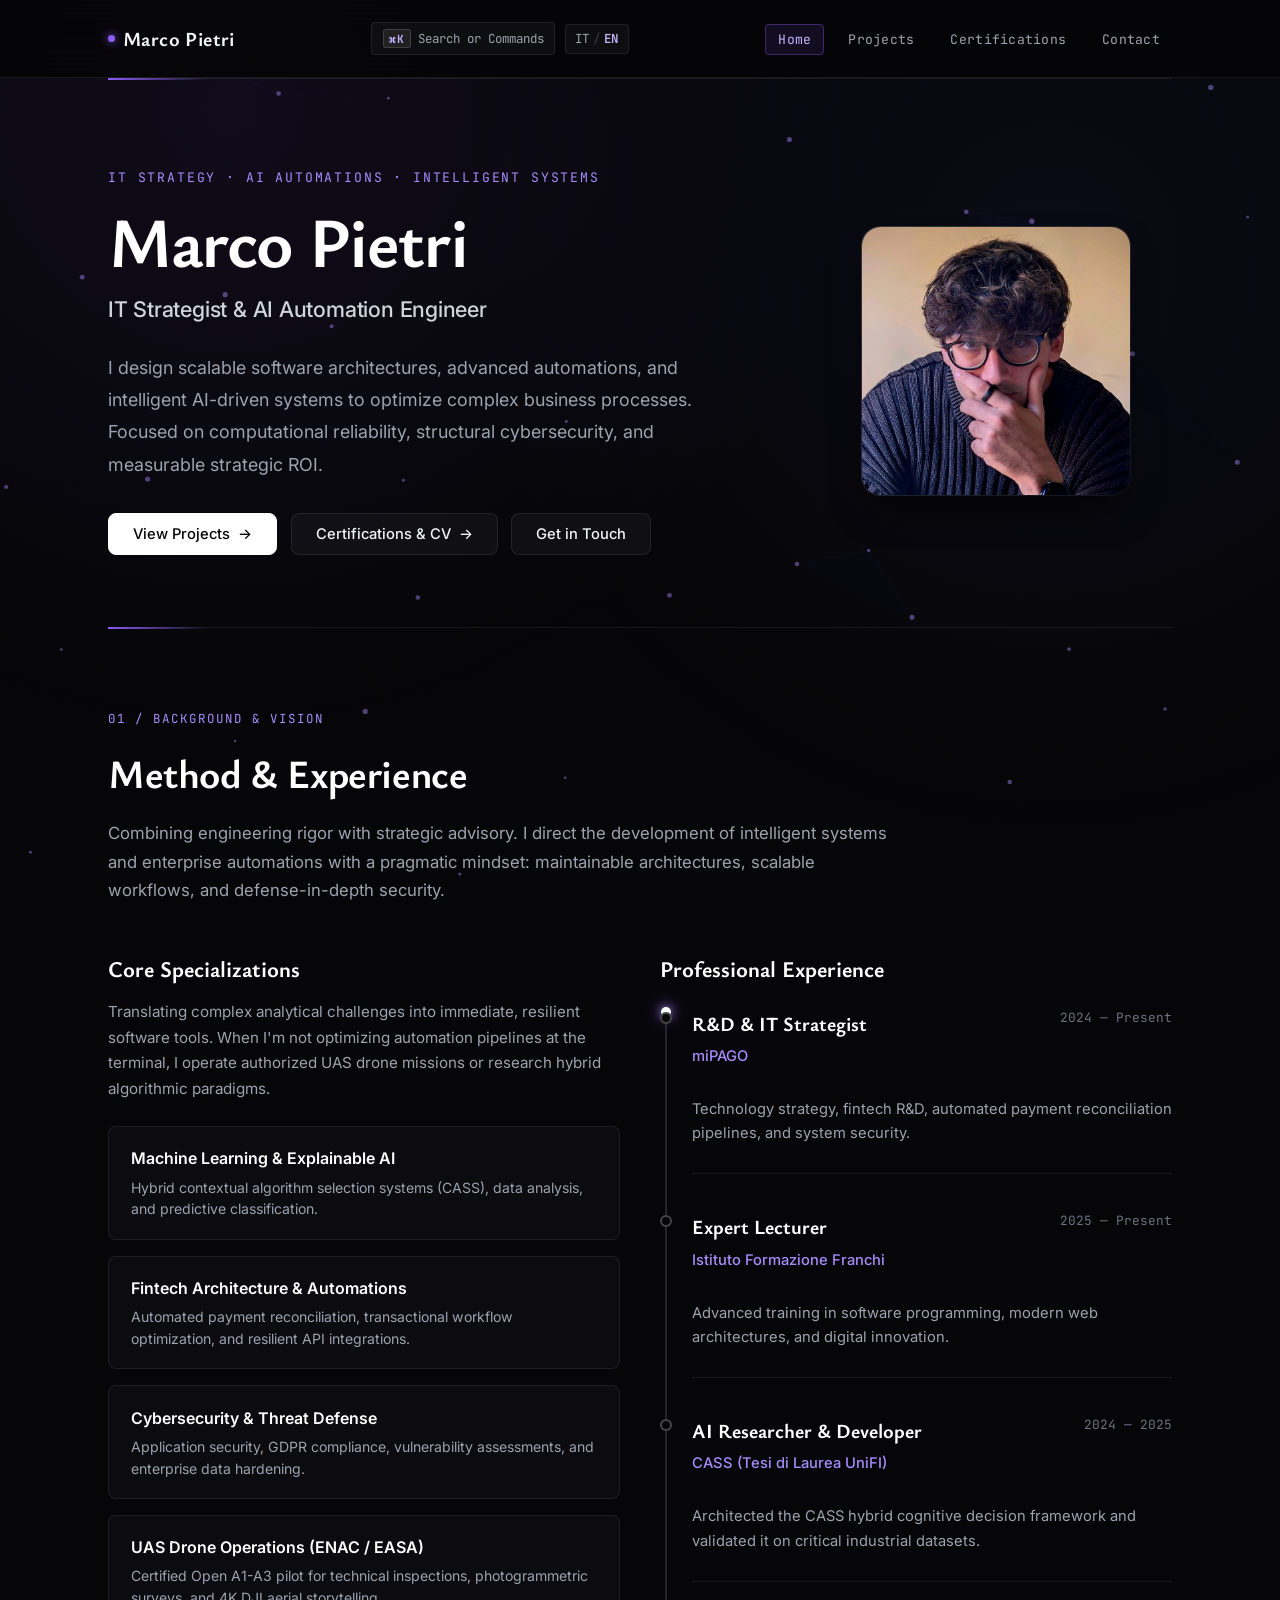
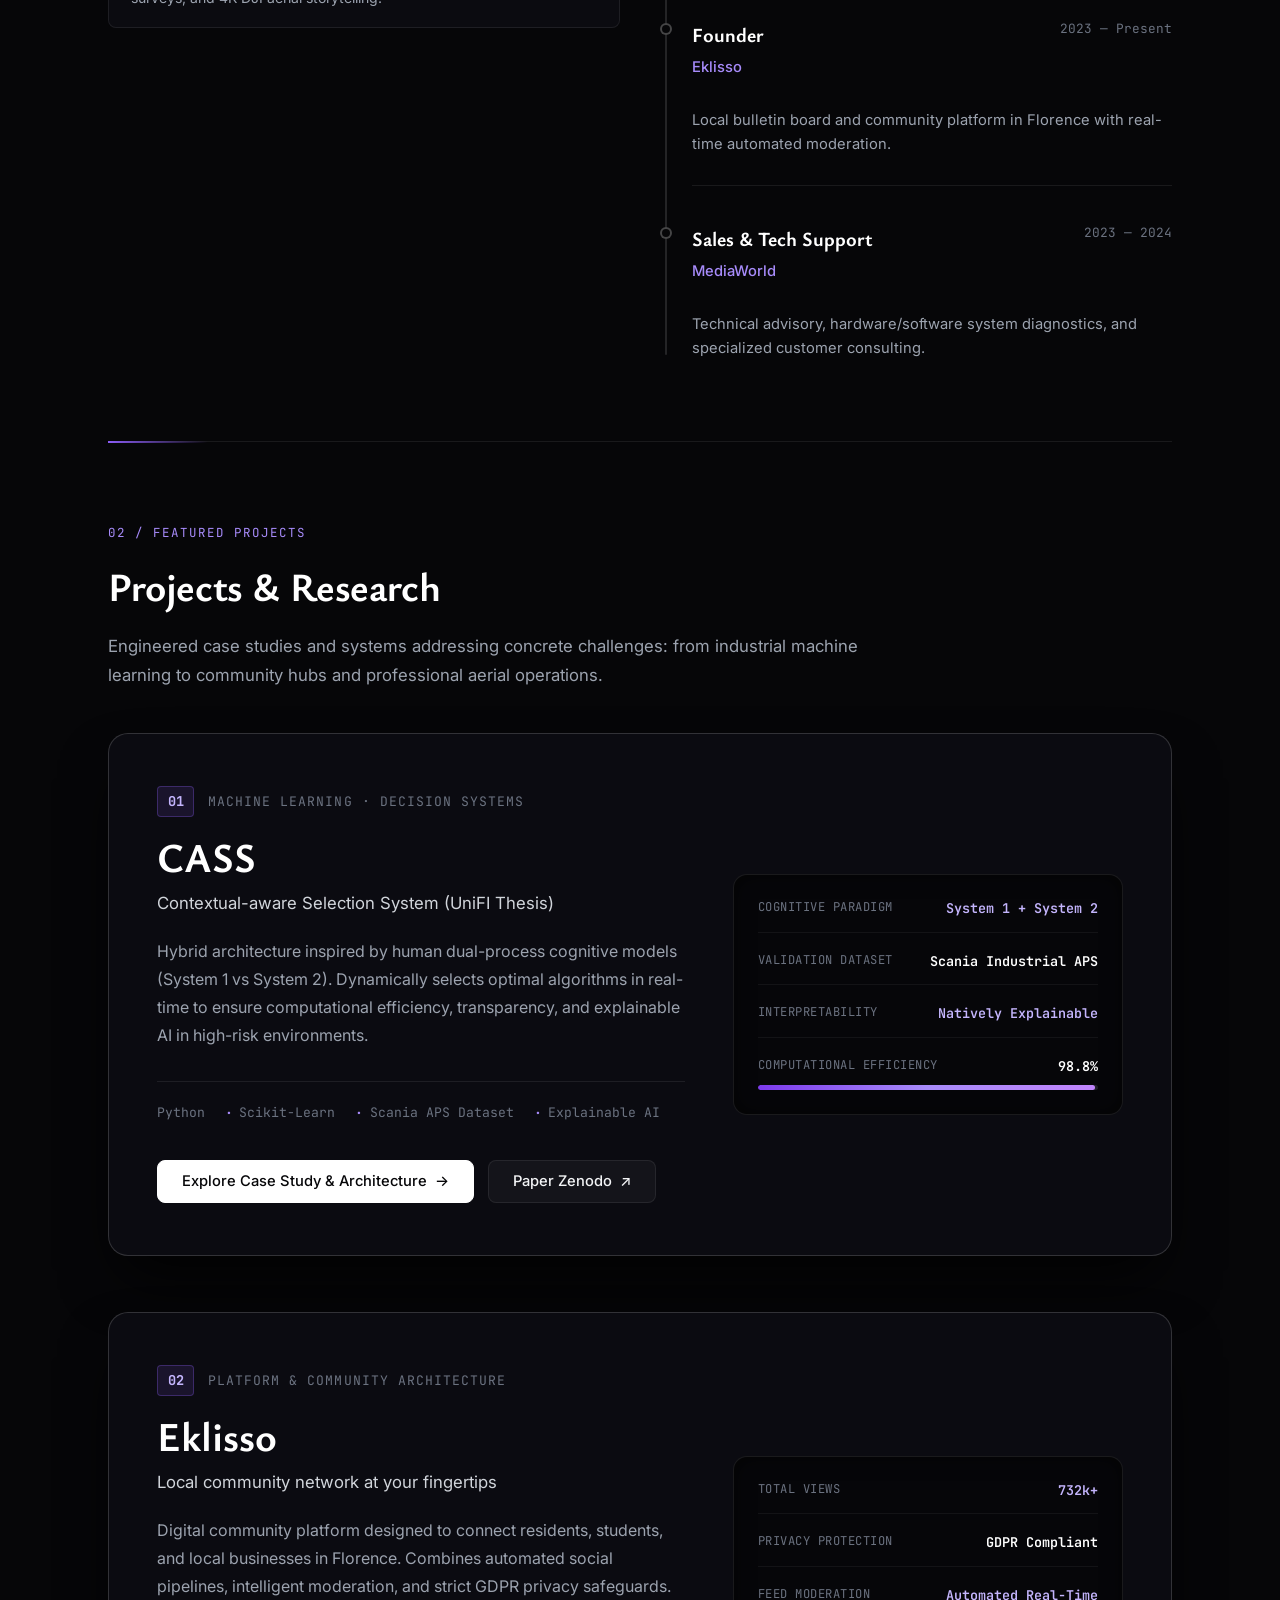
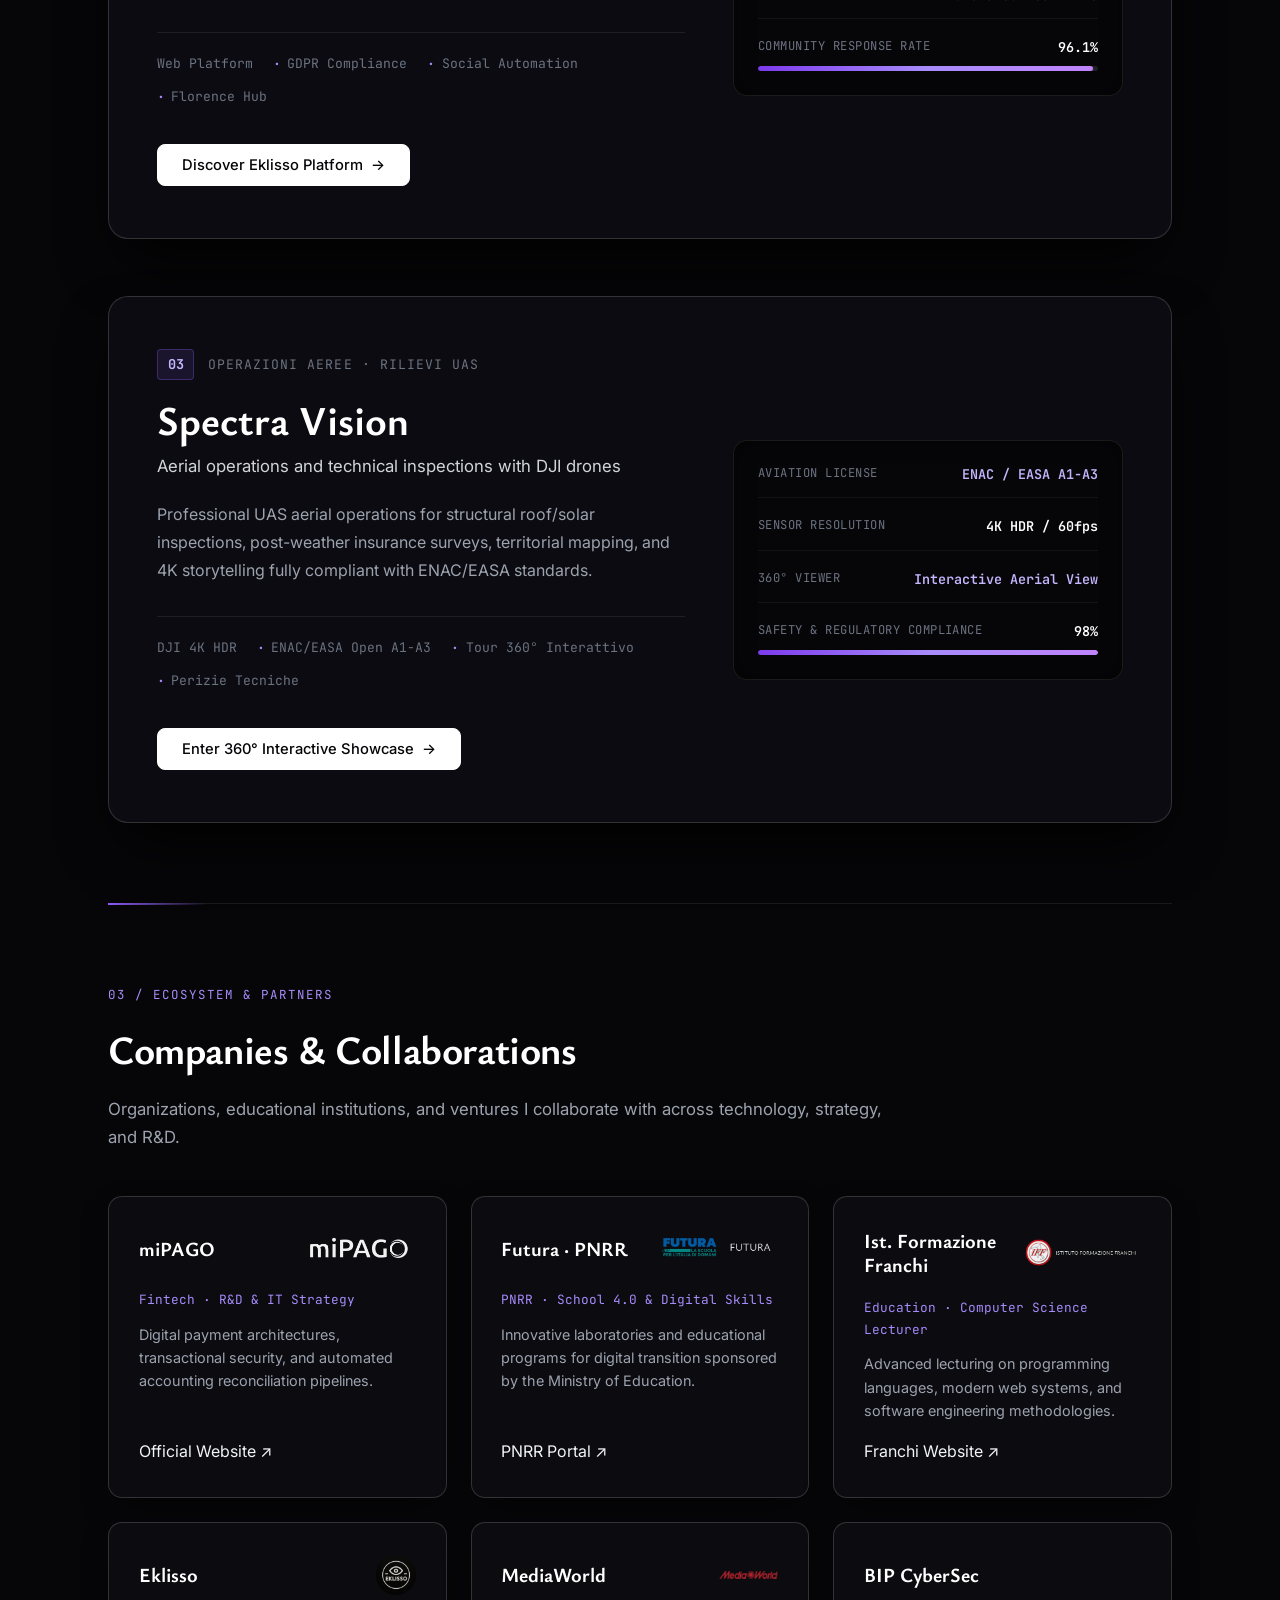
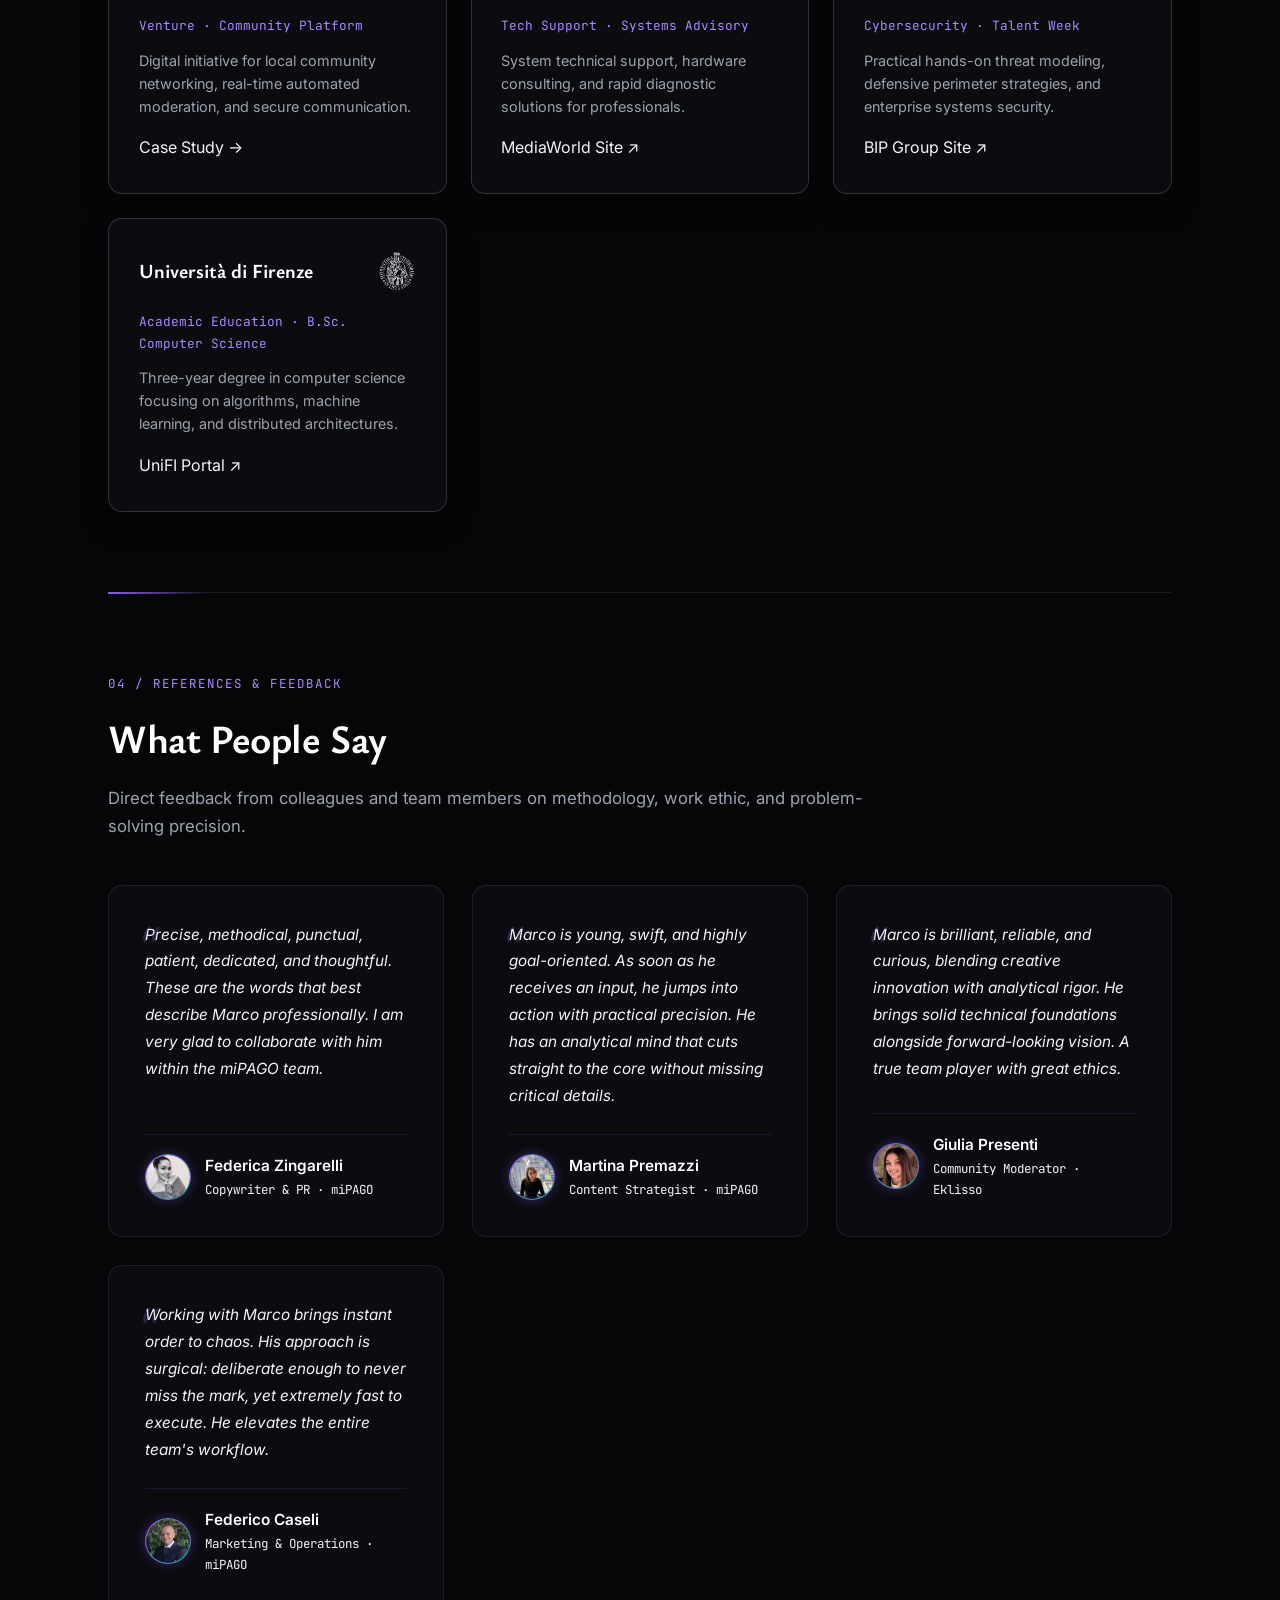
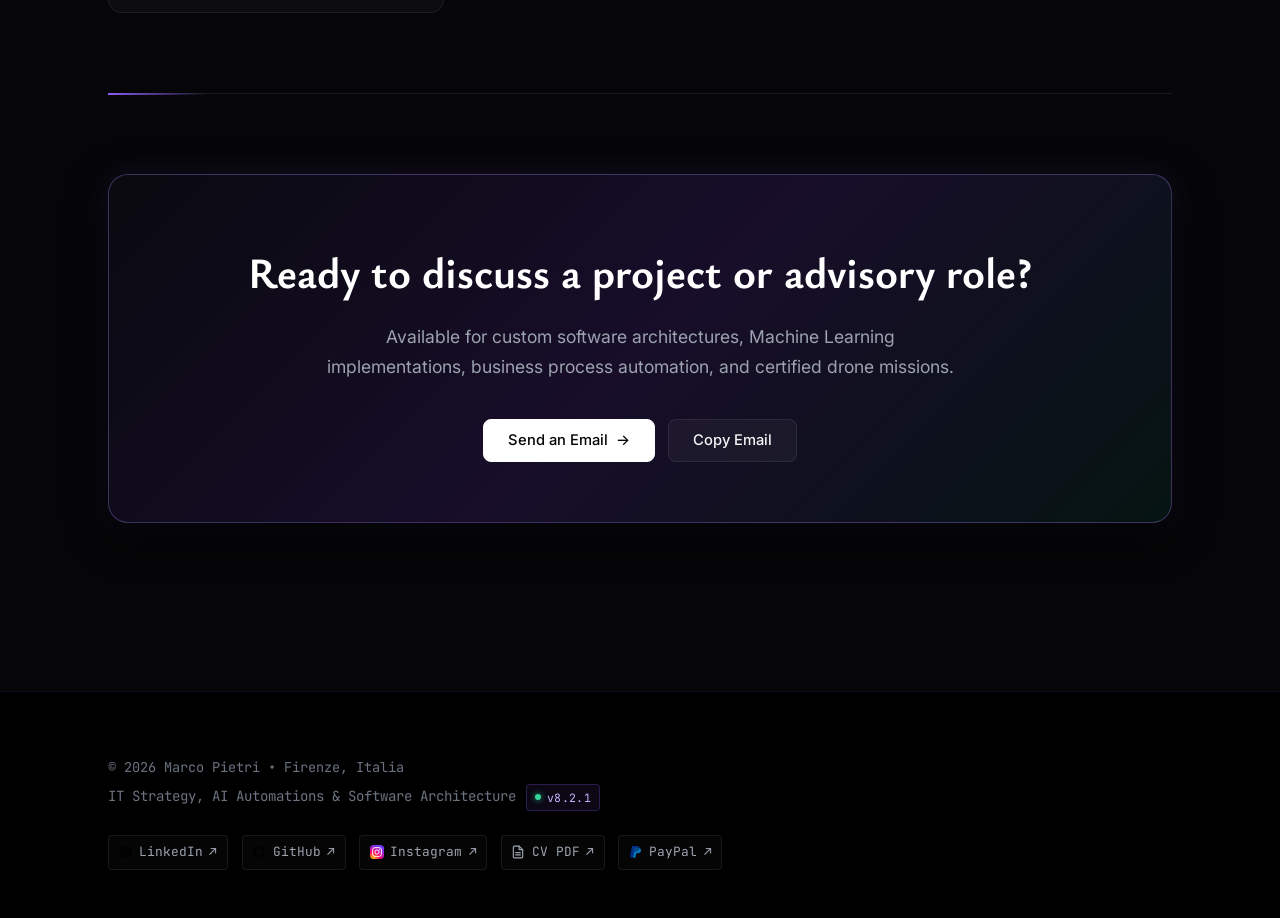
==== index.html @ e0e9d2be "V8.2.1 | Semplificazione Honeypot anti-XSS e ottimizzazione contrasto pulsante Rimossa qualsiasi dic" ====
<!DOCTYPE html>
<html lang="it">
<head>
  <meta charset="UTF-8">
  <meta name="viewport" content="width=device-width, initial-scale=1.0">
  <title>Marco Pietri — IT Strategist &amp; AI Automation Engineer</title>
  
  <!-- SEO & Entity Metadata -->
  <meta name="description" content="Portfolio di Marco Pietri: IT Strategist &amp; AI Automation Engineer. Sistemi intelligenti, ottimizzazione dei processi aziendali, architetture software e modelli predittivi.">
  <meta name="author" content="Marco Pietri">
  <meta name="robots" content="index, follow, max-snippet:-1, max-image-preview:large, max-video-preview:-1">
  <link rel="canonical" href="https://marcopietri.com/">
  
  <!-- Open Graph / Social Cards -->
  <meta property="og:type" content="profile">
  <meta property="og:title" content="Marco Pietri — IT Strategist &amp; AI Automation Engineer">
  <meta property="og:description" content="IT Strategist &amp; AI Automation Engineer. Progetto architetture software, automazioni aziendali e sistemi intelligenti.">
  <meta property="og:url" content="https://marcopietri.com/">
  <meta property="og:image" content="https://marcopietri.com/assets/images/marco-pietri.jpg">
  <meta property="og:site_name" content="Marco Pietri">
  <meta property="og:locale" content="it_IT">
  <meta property="profile:first_name" content="Marco">
  <meta property="profile:last_name" content="Pietri">
  
  <!-- Twitter Cards -->
  <meta name="twitter:card" content="summary_large_image">
  <meta name="twitter:title" content="Marco Pietri — IT Strategist &amp; AI Automation Engineer">
  <meta name="twitter:description" content="IT Strategist &amp; AI Automation Engineer. Sviluppo architetture intelligenti e flussi di automazione.">
  <meta name="twitter:image" content="https://marcopietri.com/assets/images/marco-pietri.jpg">

  <!-- Favicon & Brand Icons for Google & Browsers -->
  <link rel="icon" type="image/x-icon" href="/favicon.ico">
  <link rel="icon" type="image/png" sizes="32x32" href="/favicon-32x32.png">
  <link rel="icon" type="image/png" sizes="48x48" href="/favicon-48x48.png">
  <link rel="apple-touch-icon" sizes="180x180" href="/apple-touch-icon.png">
  <link rel="manifest" href="/site.webmanifest">
  <meta name="theme-color" content="#030305">
  
  <!-- Typography (Ysabeau Office + Inter + JetBrains Mono) -->
  <link rel="preconnect" href="https://fonts.googleapis.com">
  <link rel="preconnect" href="https://fonts.gstatic.com" crossorigin>
  <link href="https://fonts.googleapis.com/css2?family=Inter:wght@300;400;500;600;700&family=JetBrains+Mono:wght@400;500;600&family=Ysabeau+Office:ital,wght@0,400..900;1,400..900&display=swap" rel="stylesheet">

  <!-- Shared Stylesheet (Bespoke Editorial Edition) -->
  <link rel="stylesheet" href="/assets/css/style.css?v=8.2.1">

  <!-- Schema.org Knowledge Graph / Entity Spine (GEO & Semantic Disambiguation) -->
  <script type="application/ld+json">
  {
    "@context": "https://schema.org",
    "@graph": [
      {
        "@type": "WebSite",
        "@id": "https://marcopietri.com/#website",
        "url": "https://marcopietri.com/",
        "name": "Marco Pietri — Official Website",
        "version": "8.2.1",
        "dateModified": "2026-09-13",
        "publisher": {
          "@id": "https://marcopietri.com/#person"
        },
        "inLanguage": ["it", "en"]
      },
      {
        "@type": "ProfilePage",
        "@id": "https://marcopietri.com/#webpage",
        "url": "https://marcopietri.com/",
        "name": "Marco Pietri — IT Strategist & AI Automation Engineer",
        "version": "8.2.1",
        "dateModified": "2026-09-13",
        "isPartOf": {
          "@id": "https://marcopietri.com/#website"
        },
        "about": {
          "@id": "https://marcopietri.com/#person"
        },
        "mainEntity": {
          "@id": "https://marcopietri.com/#person"
        },
        "description": "Profilo personale e professionale di Marco Pietri: IT Strategist & AI Automation Engineer presso miPAGO e fondatore di Eklisso.",
        "inLanguage": "it"
      },
      {
        "@type": "Person",
        "@id": "https://marcopietri.com/#person",
        "name": "Marco Pietri",
        "givenName": "Marco",
        "familyName": "Pietri",
        "image": "https://marcopietri.com/assets/images/marco-pietri.jpg",
        "url": "https://marcopietri.com/",
        "email": "mpietri82@gmail.com",
        "jobTitle": "IT Strategist & AI Automation Engineer",
        "worksFor": {
          "@type": "Organization",
          "name": "miPAGO S.r.l.",
          "url": "https://mipago.it/",
          "description": "Piattaforma e infrastruttura fintech per pagamenti digitali contactless NFC e automazione della riconciliazione contabile."
        },
        "founder": {
          "@type": "Organization",
          "name": "Eklisso",
          "url": "https://marcopietri.com/eklisso/",
          "sameAs": "https://www.instagram.com/eklisso_spotted_firenze/",
          "description": "Piattaforma comunitaria e bacheca digitale fondata da Marco Pietri a Firenze."
        },
        "alumniOf": {
          "@type": "EducationalOrganization",
          "name": "Università degli Studi di Firenze",
          "url": "https://www.unifi.it"
        },
        "sameAs": [
          "https://github.com/marcopietri02",
          "https://www.linkedin.com/in/marco-pietri-561a33306/",
          "https://www.instagram.com/_marco.pietri_/",
          "https://mipago.it/",
          "https://www.instagram.com/eklisso_spotted_firenze/"
        ],
        "knowsAbout": [
          {
            "@type": "DefinedTerm",
            "name": "Artificial Intelligence",
            "sameAs": "https://www.wikidata.org/wiki/Q11660"
          },
          {
            "@type": "DefinedTerm",
            "name": "Business Process Automation",
            "sameAs": "https://www.wikidata.org/wiki/Q1018281"
          },
          {
            "@type": "DefinedTerm",
            "name": "Software Architecture",
            "sameAs": "https://www.wikidata.org/wiki/Q834898"
          },
          {
            "@type": "DefinedTerm",
            "name": "Near Field Communication",
            "sameAs": "https://www.wikidata.org/wiki/Q1145693"
          },
          {
            "@type": "DefinedTerm",
            "name": "Machine Learning",
            "sameAs": "https://www.wikidata.org/wiki/Q2539"
          },
          {
            "@type": "DefinedTerm",
            "name": "Financial Technology",
            "sameAs": "https://www.wikidata.org/wiki/Q15982858"
          }
        ],
        "disambiguatingDescription": "Marco Pietri is an Italian IT Strategist and AI Automation Engineer at miPAGO, and Founder of Eklisso, specializing in enterprise AI architectures, automated reconciliation, and intelligent decision systems based in Florence, Italy."
      },
      {
        "@type": "ProfessionalService",
        "@id": "https://marcopietri.com/#service",
        "name": "Marco Pietri — IT Strategy & AI Automation Advisory",
        "provider": {
          "@id": "https://marcopietri.com/#person"
        },
        "url": "https://marcopietri.com/",
        "areaServed": ["IT", "EU"],
        "hasOfferCatalog": {
          "@type": "OfferCatalog",
          "name": "Servizi di Ingegneria e Consulenza Direzionale IT",
          "itemListElement": [
            {
              "@type": "Offer",
              "itemOffered": {
                "@type": "Service",
                "name": "Sviluppo Agenti AI & Automazione dei Processi Aziendali",
                "description": "Progettazione e implementazione di architetture ad agenti autonomi, pipeline RAG aziendali, integrazioni con ERP/CRM e flussi di lavoro intelligenti."
              }
            },
            {
              "@type": "Offer",
              "itemOffered": {
                "@type": "Service",
                "name": "Fractional IT Strategy & AI Advisory",
                "description": "Consulenza strategica direzionale per startup e PMI su scelte architetturali software, mitigazione del debito tecnico, sicurezza e conformità EU AI Act / GDPR."
              }
            }
          ]
        }
      }
    ]
  }
  </script>
</head>
<body>
  <canvas id="global-geometric-canvas" class="global-geometric-canvas" aria-hidden="true"></canvas>

  <!-- Header & Navigation (Clean Minimalist Nav) -->
  <header class="site-header">
    <div class="container header-inner">
      <a href="/" class="brand-mark" aria-label="Marco Pietri Homepage">
        <span class="brand-dot"></span>
        <span class="brand-name">Marco Pietri</span>
      </a>
      
      <div class="header-actions">
        <button class="cmd-palette-trigger" aria-label="Apri Command Palette (Cmd+K)">
          <span class="kbd-badge">⌘K</span>
          <span data-i18n="cmd_k_hint">Cerca o Comandi</span>
        </button>

        <button class="lang-toggle-btn" aria-label="Cambia Lingua / Switch Language">
          <span class="lang-opt is-active" data-lang-val="it">IT</span>
          <span class="lang-divider">/</span>
          <span class="lang-opt" data-lang-val="en">EN</span>
        </button>
      </div>

      <button class="mobile-nav-toggle" aria-expanded="false" aria-label="Toggle navigation menu">
        ☰ Menu
      </button>
      <nav aria-label="Navigazione Principale">
        <ul class="nav-menu">
          <li><a href="/" class="active" data-i18n="nav_home">Home</a></li>
          <li><a href="#projects" data-i18n="nav_projects">Progetti</a></li>
          <li><a href="/certificazioni/" data-i18n="nav_certifications">Certificazioni</a></li>
          <li><a href="#contact" data-i18n="nav_contact">Contatti</a></li>
        </ul>
      </nav>
    </div>
  </header>

  <main class="container">
    <!-- Hero Section (Editorial Focus with Interactive Geometric Mesh) -->
    <section class="hero-section" id="hero" aria-label="Introduzione e Visione">
      <div class="hero-grid">
        <div class="hero-content">
          <span class="hero-eyebrow" data-i18n="hero_eyebrow">IT Strategy · AI Automations · Intelligent Systems</span>
          <h1 class="hero-title" id="hero-title">Marco Pietri</h1>
          <p class="hero-subtitle" data-i18n="hero_subtitle">IT Strategist &amp; AI Automation Engineer</p>

          <p class="hero-lead-text" data-i18n="hero_lead">
            Progetto architetture software, automazioni avanzate e sistemi intelligenti basati su intelligenza artificiale per efficientare processi complessi. Focalizzato su affidabilità computazionale, sicurezza strutturale e impatto strategico misurabile.
          </p>

          <div class="btn-group">
            <a href="#projects" class="btn btn-primary">
              <span data-i18n="hero_btn_projects">Vedi i Progetti</span>
              <span>&rarr;</span>
            </a>
            <a href="/certificazioni/" class="btn btn-secondary">
              <span data-i18n="hero_btn_cert">Certificazioni &amp; CV</span>
              <span>&rarr;</span>
            </a>
            <a href="#contact" class="btn btn-secondary">
              <span data-i18n="hero_btn_contact">Contattami</span>
            </a>
          </div>
        </div>

        <!-- Editorial Portrait Frame -->
        <div class="hero-avatar-wrapper">
          <div class="avatar-frame">
            <img 
              src="/assets/images/marco-pietri.jpg" 
              alt="Ritratto di Marco Pietri — IT Strategist &amp; AI Automation Engineer" 
              class="avatar-img"
              loading="eager"
            >
          </div>
        </div>
      </div>
    </section>

    <!-- About & Experience Timeline -->
    <section id="about" aria-label="Chi Sono ed Esperienze">
      <div class="section-header">
        <span class="section-tag" data-i18n="sec_01_tag">01 / Percorso &amp; Visione</span>
        <h2 class="section-title" data-i18n="sec_01_title">Metodo &amp; Esperienza</h2>
        <p class="section-desc" data-i18n="sec_01_desc">
          Unisco rigore ingegneristico e visione strategica. Coordino lo sviluppo di sistemi intelligenti e automazioni, con un approccio pragmatico: architetture manutenibili, processi scalabili e sicurezza strutturale.
        </p>
      </div>

      <div class="grid-2">
        <!-- Vision & Core Domains -->
        <div>
          <h3 style="font-family: var(--font-serif); font-size: 1.4rem; color: #fff; margin-bottom: 0.75rem;" data-i18n="sec_01_spec_title">
            Aree di Specializzazione
          </h3>
          <p style="color: var(--text-muted); font-size: 0.95rem; line-height: 1.7;" data-i18n="sec_01_spec_desc">
            Traduco la complessità analitica in strumenti software immediati e resilienti. Quando non sono davanti a un terminale a ottimizzare un flusso, mi trovi a pilotare droni in operazioni tecniche autorizzate o a sperimentare su nuovi paradigmi algoritmici.
          </p>

          <div class="competence-list">
            <div class="competence-item">
              <span class="competence-title" data-i18n="comp_1_title">Machine Learning &amp; Explainable AI</span>
              <span class="competence-desc" data-i18n="comp_1_desc">Sistemi ibridi di selezione contestuale algoritmi (CASS), data analysis e classificazione.</span>
            </div>
            <div class="competence-item">
              <span class="competence-title" data-i18n="comp_2_title">Fintech Architecture &amp; Automations</span>
              <span class="competence-desc" data-i18n="comp_2_desc">Riconciliazione contabile, ottimizzazione flussi transazionali e integrazioni software.</span>
            </div>
            <div class="competence-item">
              <span class="competence-title" data-i18n="comp_3_title">Cybersecurity &amp; Threat Defense</span>
              <span class="competence-desc" data-i18n="comp_3_desc">Sicurezza applicativa, conformità GDPR, analisi delle vulnerabilità e protezione dei dati.</span>
            </div>
            <div class="competence-item">
              <span class="competence-title" data-i18n="comp_4_title">Operazioni UAS &amp; Rilievi Aerei (ENAC / EASA)</span>
              <span class="competence-desc" data-i18n="comp_4_desc">Pilota attestato Open A1-A3 per ispezioni tecniche, perizie fotogrammetriche e riprese DJI 4K.</span>
            </div>
          </div>
        </div>

        <!-- Career Timeline (Editorial Format with Interactive Laser Track) -->
        <div>
          <h3 style="font-family: var(--font-serif); font-size: 1.4rem; color: #fff; margin-bottom: 1.25rem;" data-i18n="timeline_title">
            Esperienza Professionale
          </h3>
          <div class="timeline-wrap">
            <div class="timeline-laser-track">
              <div class="timeline-laser-fill" id="timeline-laser"></div>
            </div>
            <div class="timeline-editorial" id="timeline-list">
              <div class="timeline-entry">
                <div>
                  <h4 class="timeline-entry-role" data-i18n="timeline_role_mipago">R&amp;D &amp; IT Strategist</h4>
                  <div class="timeline-entry-org">miPAGO</div>
                </div>
                <span class="timeline-entry-period">2024 — <span data-i18n="timeline_exp_present">Presente</span></span>
                <p class="timeline-entry-desc" data-i18n="timeline_desc_mipago">Strategia tecnologica, R&amp;D fintech, automazione dei processi di riconciliazione contabile e sicurezza.</p>
              </div>

              <div class="timeline-entry">
                <div>
                  <h4 class="timeline-entry-role" data-i18n="timeline_role_franchi">Docente Esperto</h4>
                  <div class="timeline-entry-org">Istituto Formazione Franchi</div>
                </div>
                <span class="timeline-entry-period">2025 — <span data-i18n="timeline_exp_present">Presente</span></span>
                <p class="timeline-entry-desc" data-i18n="timeline_desc_franchi">Formazione avanzata su programmazione, architetture digitali e innovazione software.</p>
              </div>

              <div class="timeline-entry">
                <div>
                  <h4 class="timeline-entry-role" data-i18n="timeline_role_cass">AI Researcher &amp; Developer</h4>
                  <div class="timeline-entry-org">CASS (Tesi di Laurea UniFI)</div>
                </div>
                <span class="timeline-entry-period">2024 — 2025</span>
                <p class="timeline-entry-desc" data-i18n="timeline_desc_cass">Progettazione dell'architettura decisionale ibrida CASS e validazione su dataset industriali critici.</p>
              </div>

              <div class="timeline-entry">
                <div>
                  <h4 class="timeline-entry-role" data-i18n="timeline_role_eklisso">Founder</h4>
                  <div class="timeline-entry-org">Eklisso</div>
                </div>
                <span class="timeline-entry-period">2023 — <span data-i18n="timeline_exp_present">Presente</span></span>
                <p class="timeline-entry-desc" data-i18n="timeline_desc_eklisso">Piattaforma community di annunci, supporto e connessione locale con moderazione automatica.</p>
              </div>

              <div class="timeline-entry">
                <div>
                  <h4 class="timeline-entry-role" data-i18n="timeline_role_mw">Sales &amp; Tech Support</h4>
                  <div class="timeline-entry-org">MediaWorld</div>
                </div>
                <span class="timeline-entry-period">2023 — 2024</span>
                <p class="timeline-entry-desc" data-i18n="timeline_desc_mw">Consulenza tecnica, diagnostica hardware/software e supporto specialistico.</p>
              </div>
            </div>
          </div>
        </div>
      </div>
    </section>

    <!-- Featured Projects Showcase (Interactive Layered Deck / Scrollytelling) -->
    <section id="projects" aria-label="Progetti Principali">
      <div class="section-header">
        <span class="section-tag" data-i18n="sec_02_tag">02 / Progetti Selezionati</span>
        <h2 class="section-title" data-i18n="sec_02_title">Progetti &amp; Ricerca</h2>
        <p class="section-desc" data-i18n="sec_02_desc">
          Casi studio e sistemi sviluppati per risolvere esigenze concrete: dal machine learning per decisioni industriali alle piattaforme comunitarie, fino alle riprese aeree professionali.
        </p>
      </div>

      <div class="project-deck-container" id="project-deck">
        <!-- Deck Card 01: CASS -->
        <article class="deck-card" data-deck-index="0">
          <div class="deck-card-inner">
            <div>
              <div class="deck-card-header">
                <span class="deck-number">01</span>
                <span class="deck-category">Machine Learning · Decision Systems</span>
              </div>
              <h3 class="deck-title">CASS</h3>
              <p class="deck-subtitle" data-i18n="proj_cass_sub">Contextual-aware Selection System (Tesi UniFI)</p>
              <p class="deck-body" data-i18n="proj_cass_body">
                Architettura ibrida ispirata ai modelli cognitivi umani (Sistema 1 vs Sistema 2). Seleziona dinamicamente il modello ottimale in tempo reale per garantire affidabilità, trasparenza e spiegabilità algoritmica su processi critici ad alto rischio.
              </p>
              <div class="deck-meta-list">
                <span class="deck-meta-item">Python</span>
                <span class="deck-meta-item">Scikit-Learn</span>
                <span class="deck-meta-item">Scania APS Dataset</span>
                <span class="deck-meta-item">Explainable AI</span>
              </div>
              <div class="btn-group">
                <a href="/cass/" class="btn btn-primary">
                  <span data-i18n="proj_cass_btn">Esplora Caso Studio &amp; Architettura</span>
                  <span>&rarr;</span>
                </a>
                <a href="https://zenodo.org/records/18593717" target="_blank" rel="noopener" class="btn btn-secondary">
                  <span>Paper Zenodo</span>
                  <span>&nearr;</span>
                </a>
              </div>
            </div>

            <div class="deck-telemetry-board">
              <div class="telemetry-row">
                <span class="telemetry-label" data-i18n="tel_cog_paradigm">Paradigma Cognitivo</span>
                <span class="telemetry-value accent" data-i18n="tel_val_sistema12">Sistema 1 + Sistema 2</span>
              </div>
              <div class="telemetry-row">
                <span class="telemetry-label" data-i18n="tel_val_dataset">Dataset Validazione</span>
                <span class="telemetry-value">Scania Industrial APS</span>
              </div>
              <div class="telemetry-row">
                <span class="telemetry-label" data-i18n="tel_interpretability">Interpretabilità</span>
                <span class="telemetry-value accent" data-i18n="tel_val_spiegabile">Nativamente Spiegabile</span>
              </div>
              <div>
                <div class="telemetry-row" style="padding-bottom: 0.2rem; border-bottom: none;">
                  <span class="telemetry-label" data-i18n="tel_comp_efficiency">Efficienza Computazionale</span>
                  <span class="telemetry-value">99.2%</span>
                </div>
                <div class="telemetry-graph-bar">
                  <div class="telemetry-graph-fill" style="width: 99.2%;"></div>
                </div>
              </div>
            </div>
          </div>
        </article>

        <!-- Deck Card 02: Eklisso -->
        <article class="deck-card" data-deck-index="1">
          <div class="deck-card-inner">
            <div>
              <div class="deck-card-header">
                <span class="deck-number">02</span>
                <span class="deck-category">Platform &amp; Community Architecture</span>
              </div>
              <h3 class="deck-title">Eklisso</h3>
              <p class="deck-subtitle" data-i18n="proj_eklisso_sub">La rete locale a portata di click</p>
              <p class="deck-body" data-i18n="proj_eklisso_body">
                Piattaforma e bacheca digitale concepita per connettere persone, studenti e realtà territoriali in tempo reale. Combina flussi di automazione social, moderazione automatizzata e massima tutela della privacy conforme al GDPR.
              </p>
              <div class="deck-meta-list">
                <span class="deck-meta-item">Web Platform</span>
                <span class="deck-meta-item">GDPR Compliance</span>
                <span class="deck-meta-item">Social Automation</span>
                <span class="deck-meta-item">Florence Hub</span>
              </div>
              <a href="/eklisso/" class="btn btn-primary">
                <span data-i18n="proj_eklisso_btn">Scopri la Piattaforma Eklisso</span>
                <span>&rarr;</span>
              </a>
            </div>

            <div class="deck-telemetry-board">
              <div class="telemetry-row">
                <span class="telemetry-label" data-i18n="tel_total_views">Visualizzazioni Totali</span>
                <span class="telemetry-value accent">750k+</span>
              </div>
              <div class="telemetry-row">
                <span class="telemetry-label" data-i18n="tel_privacy">Tutela Privacy</span>
                <span class="telemetry-value">GDPR Compliant</span>
              </div>
              <div class="telemetry-row">
                <span class="telemetry-label" data-i18n="tel_feed_mod">Moderazione Feed</span>
                <span class="telemetry-value accent">Automated Real-Time</span>
              </div>
              <div>
                <div class="telemetry-row" style="padding-bottom: 0.2rem; border-bottom: none;">
                  <span class="telemetry-label" data-i18n="tel_resp_rate">Tasso di Risposta Community</span>
                  <span class="telemetry-value">98.5%</span>
                </div>
                <div class="telemetry-graph-bar">
                  <div class="telemetry-graph-fill" style="width: 98.5%;"></div>
                </div>
              </div>
            </div>
          </div>
        </article>

        <!-- Deck Card 03: Spectra Vision -->
        <article class="deck-card" data-deck-index="2">
          <div class="deck-card-inner">
            <div>
              <div class="deck-card-header">
                <span class="deck-number">03</span>
                <span class="deck-category">Operazioni Aeree · Rilievi UAS</span>
              </div>
              <h3 class="deck-title">Spectra Vision</h3>
              <p class="deck-subtitle" data-i18n="proj_spectra_sub">Riprese aeree e ispezioni tecniche con droni DJI</p>
              <p class="deck-body" data-i18n="proj_spectra_body">
                Operazioni aeree professionali per ispezioni tecniche di tetti e impianti fotovoltaici, perizie assicurative post-evento meteo, rilievi territoriali e storytelling multimediale in 4K con conformità ENAC/EASA.
              </p>
              <div class="deck-meta-list">
                <span class="deck-meta-item">DJI 4K HDR</span>
                <span class="deck-meta-item">ENAC/EASA Open A1-A3</span>
                <span class="deck-meta-item">Tour 360° Interattivo</span>
                <span class="deck-meta-item">Perizie Tecniche</span>
              </div>
              <a href="/spectra/" class="btn btn-primary">
                <span data-i18n="proj_spectra_btn">Entra nello Showcase 360°</span>
                <span>&rarr;</span>
              </a>
            </div>

            <div class="deck-telemetry-board">
              <div class="telemetry-row">
                <span class="telemetry-label" data-i18n="tel_uas_license">Licenza Aeronautica</span>
                <span class="telemetry-value accent">ENAC / EASA A1-A3</span>
              </div>
              <div class="telemetry-row">
                <span class="telemetry-label" data-i18n="tel_sensor_res">Risoluzione Sensore</span>
                <span class="telemetry-value">4K HDR / 60fps</span>
              </div>
              <div class="telemetry-row">
                <span class="telemetry-label" data-i18n="tel_viewer_360">Viewer 360°</span>
                <span class="telemetry-value accent" data-i18n="tel_viewer_360_val">Visuale Aerea Interattiva</span>
              </div>
              <div>
                <div class="telemetry-row" style="padding-bottom: 0.2rem; border-bottom: none;">
                  <span class="telemetry-label" data-i18n="tel_safety_comp">Sicurezza &amp; Conformità Normativa</span>
                  <span class="telemetry-value">100%</span>
                </div>
                <div class="telemetry-graph-bar">
                  <div class="telemetry-graph-fill" style="width: 100%;"></div>
                </div>
              </div>
            </div>
          </div>
        </article>
      </div>
    </section>

    <!-- Partners & Collaborations -->
    <section id="partners" aria-label="Aziende e Collaborazioni">
      <div class="section-header">
        <span class="section-tag" data-i18n="sec_03_tag">03 / Ecosistema &amp; Partner</span>
        <h2 class="section-title" data-i18n="sec_03_title">Aziende &amp; Collaborazioni</h2>
        <p class="section-desc" data-i18n="sec_03_desc">
          Organizzazioni, istituti e realtà con cui collaboro nello sviluppo tecnologico, strategico e di ricerca.
        </p>
      </div>

      <div class="partners-grid">
        <a href="https://mipago.it/" target="_blank" rel="noopener" class="partner-card">
          <div class="partner-card-top">
            <span class="partner-name">miPAGO</span>
            <img src="/assets/images/logos/mipago.png" alt="miPAGO Logo" class="partner-card-logo">
          </div>
          <div class="partner-role" data-i18n="partner_mipago_role">Fintech · R&amp;D &amp; IT Strategy</div>
          <p class="partner-desc" data-i18n="partner_mipago_desc">
            Sviluppo di architetture di pagamento digitale, sicurezza dei flussi transazionali e automazione dei processi di riconciliazione contabile.
          </p>
          <div class="card-link-action" style="margin-top: auto; padding-top: 1rem;">
            <span data-i18n="partner_mipago_link">Sito ufficiale</span> &nearr;
          </div>
        </a>

        <a href="https://pnrr.istruzione.it/" target="_blank" rel="noopener" class="partner-card">
          <div class="partner-card-top">
            <span class="partner-name">Futura · PNRR</span>
            <img src="/assets/images/logos/futura-pnrr.png" alt="Futura PNRR Logo" class="partner-card-logo">
          </div>
          <div class="partner-role" data-i18n="partner_pnrr_role">PNRR · Scuola 4.0 &amp; Competenze Digitali</div>
          <p class="partner-desc" data-i18n="partner_pnrr_desc">
            Laboratori innovativi e percorsi didattici per la transizione digitale promossi dal Ministero dell'Istruzione e del Merito.
          </p>
          <div class="card-link-action" style="margin-top: auto; padding-top: 1rem;">
            <span data-i18n="partner_pnrr_link">Portale PNRR</span> &nearr;
          </div>
        </a>

        <a href="https://www.istitutoformazionefranchi.it/" target="_blank" rel="noopener" class="partner-card">
          <div class="partner-card-top">
            <span class="partner-name">Ist. Formazione Franchi</span>
            <img src="/assets/images/logos/franchi.png" alt="Istituto Formazione Franchi Logo" class="partner-card-logo">
          </div>
          <div class="partner-role" data-i18n="partner_franchi_role">Education · Docenza Informatica</div>
          <p class="partner-desc" data-i18n="partner_franchi_desc">
            Attività di docenza specialistica su linguaggi di programmazione, architetture web e metodologie di sviluppo software.
          </p>
          <div class="card-link-action" style="margin-top: auto; padding-top: 1rem;">
            <span data-i18n="partner_franchi_link">Sito Franchi</span> &nearr;
          </div>
        </a>

        <a href="/eklisso/" class="partner-card">
          <div class="partner-card-top">
            <span class="partner-name">Eklisso</span>
            <img src="/assets/images/logos/eklisso.png" alt="Eklisso Logo" class="partner-card-logo" style="border-radius: 50%; width: 40px; height: 40px; object-fit: cover;">
          </div>
          <div class="partner-role" data-i18n="partner_eklisso_role">Venture · Community Platform</div>
          <p class="partner-desc" data-i18n="partner_eklisso_desc">
            Iniziativa digitale per il supporto territoriale, moderazione automatizzata e gestione sicura delle comunicazioni locali.
          </p>
          <div class="card-link-action" style="margin-top: auto; padding-top: 1rem;">
            <span data-i18n="partner_eklisso_link">Scheda Progetto</span> &rarr;
          </div>
        </a>

        <a href="https://www.mediaworld.it/" target="_blank" rel="noopener" class="partner-card">
          <div class="partner-card-top">
            <span class="partner-name">MediaWorld</span>
            <img src="/assets/images/logos/mediaworld.png" alt="MediaWorld Logo" class="partner-card-logo">
          </div>
          <div class="partner-role" data-i18n="partner_mw_role">Tech Support · Consulenza Sistemi</div>
          <p class="partner-desc" data-i18n="partner_mw_desc">
            Supporto tecnico sistemistico, consulenza hardware e diagnostica rapida per privati e professionisti.
          </p>
          <div class="card-link-action" style="margin-top: auto; padding-top: 1rem;">
            <span data-i18n="partner_mw_link">Sito MediaWorld</span> &nearr;
          </div>
        </a>

        <a href="https://www.bip-group.com/" target="_blank" rel="noopener" class="partner-card">
          <div class="partner-card-top">
            <span class="partner-name">BIP CyberSec</span>
          </div>
          <div class="partner-role" data-i18n="partner_bip_role">Cybersecurity · Talent Week</div>
          <p class="partner-desc" data-i18n="partner_bip_desc">
            Simulazioni pratiche di threat analysis, strategie difensive perimetrali e sicurezza dei sistemi enterprise.
          </p>
          <div class="card-link-action" style="margin-top: auto; padding-top: 1rem;">
            <span data-i18n="partner_bip_link">Sito BIP Group</span> &nearr;
          </div>
        </a>

        <a href="https://www.unifi.it/" target="_blank" rel="noopener" class="partner-card">
          <div class="partner-card-top">
            <span class="partner-name">Università di Firenze</span>
            <img src="/assets/images/logos/unifi.png" alt="Università degli Studi di Firenze Logo" class="partner-card-logo" style="max-height: 38px;">
          </div>
          <div class="partner-role" data-i18n="partner_unifi_role">Formazione Accademica · Laurea in Informatica</div>
          <p class="partner-desc" data-i18n="partner_unifi_desc">
            Percorso triennale in scienze informatiche con focus su algoritmi, machine learning e sistemi distribuiti.
          </p>
          <div class="card-link-action" style="margin-top: auto; padding-top: 1rem;">
            <span data-i18n="partner_unifi_link">Portale UniFI</span> &nearr;
          </div>
        </a>
      </div>
    </section>

    <!-- Testimonials Section (Editorial Quotations) -->
    <section id="testimonials" aria-label="Cosa Dicono di Me">
      <div class="section-header">
        <span class="section-tag" data-i18n="sec_04_tag">04 / Referenze &amp; Feedback</span>
        <h2 class="section-title" data-i18n="sec_04_title">Cosa Dicono di Me</h2>
        <p class="section-desc" data-i18n="sec_04_desc">
          Testimonianze dirette di colleghi e collaboratori sulle modalità di lavoro, precisione e approccio ai problemi.
        </p>
      </div>

      <div class="testimonials-grid">
        <!-- Testimonial 1 -->
        <article class="testimonial-card">
          <p class="testimonial-quote" data-i18n="test_1_quote">
            Preciso, metodico, puntuale, paziente, dedito e riflessivo. Queste sono le parole che descrivono meglio Marco nella sfera professionale. Sono molto contenta di poter collaborare con lui all'interno del team miPAGO.
          </p>
          <div class="testimonial-author">
            <div class="author-avatar">
              <img src="/assets/images/testimonials/federica-zingarelli.png" alt="Federica Zingarelli" class="author-avatar-img">
            </div>
            <div class="author-info">
              <h4>Federica Zingarelli</h4>
              <p data-i18n="test_1_role">Copywriter &amp; PR · miPAGO</p>
            </div>
          </div>
        </article>

        <!-- Testimonial 2 -->
        <article class="testimonial-card">
          <p class="testimonial-quote" data-i18n="test_2_quote">
            Marco è giovane, scattante e orientato all’obiettivo. Una volta ricevuto un input entra subito in azione con precisione e grande senso pratico. Ha una mente analitica che lo porta dritto al punto, senza trascurare i dettagli critici.
          </p>
          <div class="testimonial-author">
            <div class="author-avatar">
              <img src="/assets/images/testimonials/martina-premazzi.png" alt="Martina Premazzi" class="author-avatar-img">
            </div>
            <div class="author-info">
              <h4>Martina Premazzi</h4>
              <p data-i18n="test_2_role">Content Strategist · miPAGO</p>
            </div>
          </div>
        </article>

        <!-- Testimonial 3 -->
        <article class="testimonial-card">
          <p class="testimonial-quote" data-i18n="test_3_quote">
            Marco è brillante, affidabile e curioso, con un mix di creatività e rigore analitico. Unisce competenze tecniche solide a una visione sempre orientata all’innovazione. È un team player che cura la qualità e i dettagli con grande etica.
          </p>
          <div class="testimonial-author">
            <div class="author-avatar">
              <img src="/assets/images/testimonials/giulia-presenti.png" alt="Giulia Presenti" class="author-avatar-img">
            </div>
            <div class="author-info">
              <h4>Giulia Presenti</h4>
              <p data-i18n="test_3_role">Community Moderator · Eklisso</p>
            </div>
          </div>
        </article>

        <!-- Testimonial 4 -->
        <article class="testimonial-card">
          <p class="testimonial-quote" data-i18n="test_4_quote">
            Lavorare con Marco significa mettere ordine al caos. Il suo approccio è chirurgico: riflette quanto basta per non sbagliare la direzione e agisce con rapidità. Ottimizza il flusso di lavoro di tutto il team con soluzioni durature.
          </p>
          <div class="testimonial-author">
            <div class="author-avatar">
              <img src="/assets/images/testimonials/federico-caseli.png" alt="Federico Caseli" class="author-avatar-img">
            </div>
            <div class="author-info">
              <h4>Federico Caseli</h4>
              <p data-i18n="test_4_role">Marketing &amp; Operations · miPAGO</p>
            </div>
          </div>
        </article>
      </div>
    </section>

    <!-- Contact Section -->
    <section id="contact" aria-label="Contatti e Collaborazioni">
      <div class="cta-banner">
        <h2 data-i18n="contact_title">Vuoi discutere un progetto o una consulenza?</h2>
        <p data-i18n="contact_desc">
          Disponibile per collaborazioni software, implementazioni di Machine Learning, ottimizzazione processi e missioni autorizzate con droni.
        </p>
        <div class="btn-group" style="justify-content: center;">
          <a href="mailto:mpietri82@gmail.com" class="btn btn-primary">
            <span data-i18n="contact_btn_email">Scrivi via Email</span>
            <span>&rarr;</span>
          </a>
          <button class="btn btn-secondary" data-copy-text="mpietri82@gmail.com">
            <span data-i18n="contact_btn_copy">Copia Email</span>
          </button>
        </div>
      </div>
    </section>
  </main>

  <!-- Semantic Footer -->
  <footer class="site-footer">
    <div class="container footer-content">
      <div class="footer-meta-wrap">
        <p>&copy; 2026 Marco Pietri &bull; Firenze, Italia</p>
        <p class="footer-sub-line">
          <span data-i18n="footer_sub">IT Strategy, AI Automations &amp; Software Architecture</span>
          <span class="footer-version-tag" title="Versione Corrente Build (Clicca per Easter Egg)"><span class="footer-version-dot"></span>v8.2.1</span>
        </p>
      </div>
      <div class="footer-social-bar">
        <a href="https://www.linkedin.com/in/marco-pietri-561a33306/" target="_blank" rel="noopener me" class="social-link" aria-label="LinkedIn">
          <img src="/assets/images/logos/linkedin.svg" alt="" aria-hidden="true">
          <span>LinkedIn</span> &nearr;
        </a>
        <a href="https://github.com/marcopietri02" target="_blank" rel="noopener me" class="social-link" aria-label="GitHub">
          <img src="/assets/images/logos/github.svg" alt="" aria-hidden="true">
          <span>GitHub</span> &nearr;
        </a>
        <a href="https://www.instagram.com/_marco.pietri_/" target="_blank" rel="noopener me" class="social-link" aria-label="Instagram">
          <img src="/assets/images/logos/instagram.svg" alt="" style="border-radius: 3px;" aria-hidden="true">
          <span>Instagram</span> &nearr;
        </a>
        <a href="https://drive.google.com/file/d/1fuXuN6e4lGd1CrBtd-lQeoXlnenA6BhV/view?usp=sharing" target="_blank" rel="noopener" class="social-link" aria-label="Curriculum Vitae">
          <svg viewBox="0 0 24 24" fill="none" stroke="currentColor" stroke-width="2" stroke-linecap="round" stroke-linejoin="round" aria-hidden="true"><path d="M14 2H6a2 2 0 0 0-2 2v16a2 2 0 0 0 2 2h12a2 2 0 0 0 2-2V8z"></path><polyline points="14 2 14 8 20 8"></polyline><line x1="16" y1="13" x2="8" y2="13"></line><line x1="16" y1="17" x2="8" y2="17"></line></svg>
          <span>CV PDF</span> &nearr;
        </a>
        <a href="https://paypal.me/MarcoPietri" target="_blank" rel="noopener" class="social-link" aria-label="Supporta con PayPal">
          <img src="/assets/images/logos/paypal.svg" alt="" aria-hidden="true">
          <span>PayPal</span> &nearr;
        </a>
      </div>
    </div>
  </footer>

  <!-- Native JavaScript -->
  <script src="/assets/js/main.js?v=8.2.1"></script>
</body>
</html>
---- assets/css/style.css ----
/* ==========================================================================
   MARCO PIETRI — BESPOKE EDITORIAL DESIGN SYSTEM
   Typography: Ysabeau Office (Editorial Serifs) + Inter (Clean Sans) + JetBrains Mono (Technical Monospace)
   Aesthetic: High-End Minimalist Dark / Deep Violet Accents / Tactile Precision
   ========================================================================== */

:root {
  /* Obsidian & Charcoal Dark Palette */
  --bg-void: #060608;
  --bg-surface: #0b0b10;
  --bg-surface-elevated: #111118;
  --bg-card: rgba(14, 14, 20, 0.78);
  --bg-card-hover: rgba(20, 20, 30, 0.95);
  --bg-glass: rgba(8, 8, 12, 0.85);

  /* Deep Violet & Dark Indigo Palette */
  --accent-violet: #8b5cf6;
  --accent-violet-dark: #6366f1;
  --accent-violet-deep: #4338ca;
  --accent-violet-glow: #a78bfa;
  --accent-violet-soft: #c4b5fd;
  --accent-gold: #eab308;

  /* Monochromatic & Tactile Borders */
  --border-subtle: rgba(255, 255, 255, 0.08);
  --border-medium: rgba(255, 255, 255, 0.16);
  --border-hover: rgba(255, 255, 255, 0.28);
  --border-accent: rgba(139, 92, 246, 0.35);

  /* High-legibility Typography Hierarchy */
  --text-main: #f3f4f6;
  --text-secondary: #d1d5db;
  --text-muted: #9ca3af;
  --text-dim: #6b7280;

  /* Font Stacks */
  --font-serif: 'Ysabeau Office', Georgia, Cambria, serif;
  --font-sans: 'Inter', -apple-system, BlinkMacSystemFont, "Segoe UI", Roboto, sans-serif;
  --font-mono: 'JetBrains Mono', "SFMono-Regular", Consolas, monospace;

  /* Layout & Geometry */
  --container-max: 1120px;
  --radius-xs: 4px;
  --radius-sm: 8px;
  --radius-md: 14px;
  --radius-lg: 20px;
  --radius-full: 9999px;
  
  /* Transitions */
  --transition-fast: 0.18s cubic-bezier(0.16, 1, 0.3, 1);
  --transition-smooth: 0.3s cubic-bezier(0.16, 1, 0.3, 1);
}

/* Base Reset & Core Setup */
*, *::before, *::after {
  box-sizing: border-box;
  margin: 0;
  padding: 0;
}

html {
  scroll-behavior: smooth;
  color-scheme: dark;
  background-color: var(--bg-void);
}

body {
  background-color: var(--bg-void);
  color: var(--text-main);
  font-family: var(--font-sans);
  font-size: 1rem;
  line-height: 1.7;
  min-height: 100vh;
  overflow-x: hidden;
  position: relative;
  -webkit-font-smoothing: antialiased;
  -moz-osx-font-smoothing: grayscale;
}

/* Deep Violet Ambient Atmosphere */
body::before {
  content: "";
  position: fixed;
  top: 0;
  left: 0;
  right: 0;
  bottom: 0;
  background: 
    radial-gradient(circle at 18% 12%, rgba(139, 92, 246, 0.08) 0%, transparent 48%),
    radial-gradient(circle at 82% 28%, rgba(99, 102, 241, 0.06) 0%, transparent 48%);
  pointer-events: none;
  z-index: 0;
}

/* Container */
.container {
  max-width: var(--container-max);
  margin: 0 auto;
  padding: 0 1.75rem;
  position: relative;
  z-index: 1;
}

/* ==========================================================================
   Navigation Header
   ========================================================================== */
header.site-header {
  padding: 1.35rem 0;
  border-bottom: 1px solid var(--border-subtle);
  backdrop-filter: blur(20px);
  -webkit-backdrop-filter: blur(20px);
  position: sticky;
  top: 0;
  z-index: 100;
  background: rgba(6, 6, 8, 0.92);
  transition: border-color var(--transition-fast);
}

.header-inner {
  display: flex;
  justify-content: space-between;
  align-items: center;
}

.brand-mark {
  font-family: var(--font-sans);
  font-size: 1.1rem;
  font-weight: 600;
  letter-spacing: -0.01em;
  color: var(--text-main);
  text-decoration: none;
  display: inline-flex;
  align-items: center;
  gap: 0.5rem;
  transition: opacity var(--transition-fast);
}

.brand-mark:hover {
  opacity: 0.85;
}

.brand-name {
  font-family: var(--font-serif);
  font-size: 1.25rem;
  font-weight: 700;
  letter-spacing: 0.02em;
}

.brand-dot {
  width: 7px;
  height: 7px;
  border-radius: 50%;
  background: var(--accent-violet);
  box-shadow: 0 0 10px var(--accent-violet);
  display: inline-block;
}

.nav-menu {
  display: flex;
  align-items: center;
  gap: 0.75rem;
  list-style: none;
}

.nav-menu a {
  font-family: var(--font-mono);
  font-size: 0.82rem;
  color: var(--text-muted);
  text-decoration: none;
  transition: all var(--transition-fast);
  padding: 0.4rem 0.75rem;
  border-radius: var(--radius-xs);
  letter-spacing: 0.02em;
}

.nav-menu a:hover {
  color: #ffffff;
  background: rgba(255, 255, 255, 0.05);
}

.nav-menu a.active {
  color: var(--accent-violet-soft);
  background: rgba(139, 92, 246, 0.1);
  border: 1px solid rgba(139, 92, 246, 0.35);
}

.mobile-nav-toggle {
  display: none;
  background: var(--bg-surface-elevated);
  border: 1px solid var(--border-subtle);
  color: var(--text-main);
  padding: 0.45rem 0.8rem;
  border-radius: var(--radius-xs);
  font-family: var(--font-mono);
  font-size: 0.82rem;
  cursor: pointer;
}

/* Breadcrumb Navigation */
.breadcrumb-nav {
  display: flex;
  align-items: center;
  gap: 0.65rem;
  font-family: var(--font-mono);
  font-size: 0.85rem;
  margin: 2.25rem 0 2.5rem;
  padding: 0.25rem 0;
  color: var(--text-dim);
}

.breadcrumb-nav a {
  color: var(--text-muted);
  text-decoration: none;
  transition: color var(--transition-fast);
}

.breadcrumb-nav a:hover {
  color: #ffffff;
}

.breadcrumb-separator {
  color: var(--text-dim);
  font-size: 0.8rem;
}

.breadcrumb-current {
  color: var(--text-main);
  font-weight: 500;
}

/* ==========================================================================
   Hero Section (Editorial & Authoritative)
   ========================================================================== */
@keyframes heroFadeUp {
  0% {
    opacity: 0;
    transform: translateY(18px);
  }
  100% {
    opacity: 1;
    transform: translateY(0);
  }
}

.hero-section {
  position: relative;
  padding: 5.5rem 0 4.5rem;
}

.global-geometric-canvas {
  position: fixed;
  top: 0;
  left: 0;
  width: 100vw;
  height: 100vh;
  pointer-events: none;
  z-index: 0;
  opacity: 0.6;
}

.hero-grid {
  position: relative;
  z-index: 1;
  display: grid;
  grid-template-columns: 1.3fr 0.7fr;
  gap: 3.5rem;
  align-items: center;
}

.hero-content {
  display: flex;
  flex-direction: column;
}

.hero-eyebrow {
  font-family: var(--font-mono);
  font-size: 0.82rem;
  text-transform: uppercase;
  letter-spacing: 0.14em;
  color: var(--accent-violet-glow);
  margin-bottom: 0.75rem;
  animation: heroFadeUp 0.75s cubic-bezier(0.16, 1, 0.3, 1) 0.05s both;
}

.hero-title {
  font-family: var(--font-serif);
  font-size: clamp(2.8rem, 5.5vw, 4.4rem);
  font-weight: 700;
  letter-spacing: -0.02em;
  line-height: 1.08;
  margin-bottom: 0.85rem;
  color: #ffffff;
  animation: heroFadeUp 0.75s cubic-bezier(0.16, 1, 0.3, 1) 0.1s both;
}

.hero-subtitle {
  font-family: var(--font-sans);
  font-size: clamp(1.1rem, 2vw, 1.35rem);
  font-weight: 500;
  color: var(--text-secondary);
  margin-bottom: 1.5rem;
  letter-spacing: -0.01em;
  animation: heroFadeUp 0.75s cubic-bezier(0.16, 1, 0.3, 1) 0.18s both;
}

.hero-lead-text {
  font-size: 1.12rem;
  color: var(--text-muted);
  line-height: 1.8;
  margin-bottom: 2rem;
  max-width: 620px;
  animation: heroFadeUp 0.75s cubic-bezier(0.16, 1, 0.3, 1) 0.25s both;
}

/* Hero Portrait Frame */
.hero-avatar-wrapper {
  display: flex;
  justify-content: center;
  align-items: center;
  position: relative;
  animation: heroFadeUp 0.85s cubic-bezier(0.16, 1, 0.3, 1) 0.2s both;
}

.avatar-frame {
  position: relative;
  width: 270px;
  height: 270px;
  border-radius: var(--radius-lg);
  padding: 1px;
  background: linear-gradient(135deg, rgba(255, 255, 255, 0.18), rgba(255, 255, 255, 0.04));
  box-shadow: 0 20px 40px -15px rgba(0, 0, 0, 0.8);
  overflow: hidden;
  transition: transform var(--transition-smooth), border-color var(--transition-smooth);
}

.avatar-frame:hover {
  transform: translateY(-3px);
}

.avatar-img {
  width: 100%;
  height: 100%;
  border-radius: calc(var(--radius-lg) - 1px);
  object-fit: cover;
  object-position: center 15%;
  background-color: var(--bg-surface);
  display: block;
  filter: contrast(1.03) brightness(0.98);
}

/* Buttons */
.btn-group {
  display: flex;
  flex-wrap: wrap;
  align-items: center;
  gap: 0.85rem;
  animation: heroFadeUp 0.75s cubic-bezier(0.16, 1, 0.3, 1) 0.32s both;
}

.btn {
  display: inline-flex;
  align-items: center;
  gap: 0.5rem;
  padding: 0.8rem 1.5rem;
  border-radius: var(--radius-sm);
  text-decoration: none;
  font-weight: 500;
  font-size: 0.92rem;
  font-family: var(--font-sans);
  transition: all var(--transition-fast);
  cursor: pointer;
  border: 1px solid transparent;
  line-height: 1;
}

.btn-primary {
  background: #ffffff;
  color: #060608;
  border-color: #ffffff;
}

.btn-primary:hover {
  background: #e5e7eb;
  border-color: #e5e7eb;
  transform: translateY(-2px);
}

.btn-secondary {
  background: rgba(255, 255, 255, 0.04);
  color: var(--text-main);
  border-color: var(--border-subtle);
  backdrop-filter: blur(8px);
}

.btn-secondary:hover {
  background: rgba(255, 255, 255, 0.08);
  border-color: var(--border-medium);
  color: #ffffff;
  transform: translateY(-2px);
}

.btn-gold {
  background: rgba(234, 179, 8, 0.08);
  color: #fef08a;
  border-color: rgba(234, 179, 8, 0.3);
}

.btn-gold:hover {
  background: rgba(234, 179, 8, 0.16);
  border-color: var(--accent-gold);
  color: #ffffff;
  transform: translateY(-2px);
}

/* Subpage Hero & Text Layouts */
.hero-motto {
  font-family: var(--font-sans);
  font-size: clamp(1.05rem, 1.8vw, 1.25rem);
  color: var(--accent-violet-glow);
  line-height: 1.6;
  max-width: 780px;
  margin: 0 auto 1.5rem;
  text-align: center;
}

.hero-lead {
  font-size: 1.05rem;
  color: var(--text-secondary);
  line-height: 1.8;
  background: var(--bg-surface);
  border: 1px solid var(--border-medium);
  border-left: 3px solid var(--accent-violet);
  padding: 1.75rem 2rem;
  border-radius: var(--radius-md);
  margin: 0 auto 2.25rem;
  max-width: 820px;
  box-shadow: 0 12px 32px -10px rgba(0, 0, 0, 0.7);
  box-sizing: border-box;
}

/* Eklisso Animated Eye Emblem */
.eklisso-eye-wrap {
  display: flex;
  justify-content: center;
  align-items: center;
  margin-bottom: 1.5rem;
}

.eklisso-eye-halo {
  width: 90px;
  height: 90px;
  border-radius: 50%;
  display: flex;
  justify-content: center;
  align-items: center;
  background: radial-gradient(circle, rgba(139, 92, 246, 0.25) 0%, rgba(139, 92, 246, 0) 70%);
  border: 1px solid rgba(139, 92, 246, 0.35);
  box-shadow: 0 0 30px rgba(139, 92, 246, 0.3);
  animation: pulseGlow 3s ease-in-out infinite alternate;
}

.eklisso-eye-img {
  width: 54px;
  height: 54px;
  object-fit: contain;
}

@keyframes pulseGlow {
  0% {
    transform: scale(0.96);
    box-shadow: 0 0 20px rgba(139, 92, 246, 0.2);
  }
  100% {
    transform: scale(1.04);
    box-shadow: 0 0 35px rgba(139, 92, 246, 0.45);
  }
}

.card-badge {
  display: inline-block;
  font-family: var(--font-mono);
  font-size: 0.76rem;
  font-weight: 600;
  letter-spacing: 0.04em;
  text-transform: uppercase;
  padding: 0.25rem 0.65rem;
  border-radius: var(--radius-xs);
  background: rgba(255, 255, 255, 0.05);
  color: var(--text-secondary);
  border: 1px solid var(--border-subtle);
  margin-bottom: 0.85rem;
}

.card-badge.badge-emerald,
.card-badge.badge-violet {
  background: rgba(139, 92, 246, 0.12);
  color: var(--accent-violet-soft);
  border-color: rgba(139, 92, 246, 0.3);
}

/* KPI Stats & Metrics Grid (Subpages) */
.stat-kpi-grid {
  display: grid;
  grid-template-columns: repeat(auto-fit, minmax(240px, 1fr));
  gap: 1.5rem;
  margin: 2rem 0;
}

.stat-kpi-card {
  background: var(--bg-card);
  border: 1px solid var(--border-medium);
  border-radius: var(--radius-md);
  padding: 2.25rem 1.85rem;
  display: flex;
  flex-direction: column;
  box-shadow: 0 10px 30px -10px rgba(0, 0, 0, 0.7);
  transition: transform var(--transition-smooth), border-color var(--transition-smooth);
}

.stat-kpi-card:hover {
  transform: translateY(-4px);
  border-color: rgba(139, 92, 246, 0.45);
}

.stat-kpi-value {
  font-family: var(--font-mono), monospace !important;
  font-size: clamp(2.2rem, 3.2vw, 2.7rem) !important;
  font-weight: 700 !important;
  color: #ffffff !important;
  line-height: 1.1 !important;
  margin-bottom: 0.6rem !important;
  display: block !important;
  visibility: visible !important;
  opacity: 1 !important;
  letter-spacing: -0.02em;
  text-shadow: 0 0 25px rgba(167, 139, 250, 0.35);
}

.stat-kpi-label {
  font-family: var(--font-sans);
  font-size: 1.05rem;
  font-weight: 700;
  color: var(--accent-violet-glow);
  margin-bottom: 0.6rem;
  display: block;
}

.stat-kpi-sub {
  font-size: 0.88rem;
  color: var(--text-muted);
  line-height: 1.6;
}

/* Demographics Banner (Subpages) */
.demographics-banner {
  display: grid;
  grid-template-columns: repeat(auto-fit, minmax(260px, 1fr));
  gap: 1.5rem;
  background: var(--bg-surface);
  border: 1px solid var(--border-subtle);
  border-radius: var(--radius-md);
  padding: 2rem 1.75rem;
  margin-top: 1.5rem;
}

.demographics-item {
  display: flex;
  flex-direction: column;
  gap: 0.35rem;
}

.demographics-label {
  font-family: var(--font-mono);
  font-size: 0.78rem;
  text-transform: uppercase;
  color: var(--text-dim);
  letter-spacing: 0.08em;
}

.demographics-value {
  font-family: var(--font-sans);
  font-size: 1.15rem;
  font-weight: 600;
  color: #ffffff;
}

.demographics-detail {
  font-size: 0.85rem;
  color: var(--text-muted);
  line-height: 1.5;
}

/* Partner Monetize / Poster Opportunities (Subpages) */
.partner-monetize-card {
  background: var(--bg-surface);
  border: 1px solid var(--border-medium);
  border-radius: var(--radius-lg);
  padding: 2.75rem 2.5rem;
  margin: 2.5rem 0;
}

.partner-monetize-grid {
  display: grid;
  grid-template-columns: 1.25fr 0.75fr;
  gap: 2.5rem;
  align-items: center;
}

.partner-preview-frame {
  background: var(--bg-card);
  border: 1px dashed var(--border-medium);
  border-radius: var(--radius-md);
  padding: 2rem 1.5rem;
  text-align: center;
  display: flex;
  flex-direction: column;
  align-items: center;
  justify-content: center;
}

.partner-preview-icon {
  font-size: 2.2rem;
  margin-bottom: 0.6rem;
}

.partner-preview-title {
  font-family: var(--font-serif);
  font-size: 1.15rem;
  font-weight: 700;
  color: #ffffff;
  margin-bottom: 0.4rem;
}

.partner-preview-desc {
  font-size: 0.86rem;
  color: var(--text-muted);
  line-height: 1.5;
  max-width: 260px;
}

@media (max-width: 820px) {
  .partner-monetize-grid {
    grid-template-columns: 1fr;
  }
}

/* Process Step Cards (Subpages) */
.process-step-grid {
  display: grid;
  grid-template-columns: repeat(auto-fit, minmax(260px, 1fr));
  gap: 1.75rem;
  margin: 2rem 0;
}

.process-step-card {
  background: var(--bg-card);
  border: 1px solid var(--border-subtle);
  border-radius: var(--radius-md);
  padding: 2rem 1.75rem;
  display: flex;
  flex-direction: column;
  position: relative;
}

.process-step-num {
  width: 36px;
  height: 36px;
  border-radius: 50%;
  background: rgba(139, 92, 246, 0.12);
  border: 1px solid rgba(139, 92, 246, 0.3);
  color: var(--accent-violet-soft);
  font-family: var(--font-mono);
  font-weight: 700;
  display: flex;
  align-items: center;
  justify-content: center;
  font-size: 0.95rem;
  margin-bottom: 1.25rem;
}

.process-step-title {
  font-family: var(--font-serif);
  font-size: 1.2rem;
  font-weight: 700;
  color: #ffffff;
  margin-bottom: 0.5rem;
}

.process-step-body {
  font-size: 0.9rem;
  color: var(--text-muted);
  line-height: 1.65;
}

/* Tech Architecture Box (Subpages) */
.tech-architecture-box {
  background: var(--bg-card);
  border: 1px solid var(--border-subtle);
  border-radius: var(--radius-lg);
  padding: 2.75rem 2.5rem;
  margin: 2.5rem 0;
}

.tech-feature-grid {
  display: grid;
  grid-template-columns: repeat(auto-fit, minmax(260px, 1fr));
  gap: 1.5rem;
  margin-top: 1.75rem;
}

.tech-feature-item {
  background: rgba(255, 255, 255, 0.02);
  border: 1px solid var(--border-subtle);
  border-radius: var(--radius-sm);
  padding: 1.35rem 1.25rem;
}

.tech-feature-header {
  font-family: var(--font-sans);
  font-size: 0.98rem;
  font-weight: 600;
  color: #ffffff;
  margin-bottom: 0.5rem;
}

.tech-feature-desc {
  font-size: 0.88rem;
  color: var(--text-muted);
  line-height: 1.6;
}

/* ==========================================================================
   Team Profile Cards
   ========================================================================== */
.team-grid {
  display: grid;
  grid-template-columns: repeat(auto-fit, minmax(320px, 1fr));
  gap: 2rem;
  margin-top: 2rem;
}

.team-card {
  background: var(--bg-card);
  border: 1px solid var(--border-medium);
  border-radius: var(--radius-md);
  padding: 2.25rem 2rem;
  display: flex;
  flex-direction: column;
  box-shadow: 0 12px 32px -10px rgba(0, 0, 0, 0.7);
  transition: transform var(--transition-smooth), border-color var(--transition-smooth), box-shadow var(--transition-smooth);
}

.team-card:hover {
  transform: translateY(-4px);
  border-color: rgba(139, 92, 246, 0.45);
  box-shadow: 0 20px 40px -12px rgba(0, 0, 0, 0.85), 0 0 25px rgba(139, 92, 246, 0.15);
}

.team-card-header {
  display: flex;
  align-items: center;
  gap: 1.15rem;
  margin-bottom: 1.25rem;
  padding-bottom: 1.25rem;
  border-bottom: 1px solid var(--border-subtle);
}

.team-avatar {
  width: 64px;
  height: 64px;
  min-width: 64px;
  min-height: 64px;
  border-radius: 50%;
  border: 2px solid rgba(139, 92, 246, 0.4);
  box-shadow: 0 0 14px rgba(139, 92, 246, 0.25);
  overflow: hidden;
  background-color: var(--bg-surface);
}

.team-avatar-img {
  width: 100%;
  height: 100%;
  object-fit: cover;
  display: block;
}

.team-info {
  display: flex;
  flex-direction: column;
}

.team-name {
  font-family: var(--font-serif);
  font-size: 1.35rem;
  font-weight: 700;
  color: #ffffff;
  margin-bottom: 0.2rem;
}

.team-role {
  font-family: var(--font-mono);
  font-size: 0.8rem;
  color: var(--accent-violet-glow);
}

.team-bio {
  font-size: 0.94rem;
  color: var(--text-muted);
  line-height: 1.7;
  margin-bottom: 1.75rem;
}

.team-social-link {
  margin-top: auto;
  display: inline-flex;
  align-items: center;
  gap: 0.5rem;
  font-family: var(--font-mono);
  font-size: 0.82rem;
  color: var(--accent-violet-soft);
  text-decoration: none;
  padding-top: 1rem;
  border-top: 1px solid var(--border-subtle);
  transition: color var(--transition-fast), gap var(--transition-fast);
}

.team-social-link:hover {
  color: #ffffff;
  gap: 0.7rem;
}

/* ==========================================================================
   Editorial Engineering Matrix / Pipeline Table
   ========================================================================== */
.pipeline-table-wrap {
  width: 100%;
  overflow-x: auto;
  background: var(--bg-surface);
  border: 1px solid var(--border-medium);
  border-radius: var(--radius-lg);
  box-shadow: 0 20px 40px -15px rgba(0, 0, 0, 0.7);
  margin: 2rem 0;
}

.pipeline-table {
  width: 100%;
  border-collapse: collapse;
  text-align: left;
  font-family: var(--font-sans);
}

.pipeline-table th {
  font-family: var(--font-mono);
  font-size: 0.78rem;
  letter-spacing: 0.08em;
  text-transform: uppercase;
  color: var(--text-dim);
  background: rgba(255, 255, 255, 0.03);
  padding: 1.25rem 1.5rem;
  border-bottom: 1px solid var(--border-medium);
  white-space: nowrap;
}

.pipeline-table td {
  padding: 1.4rem 1.5rem;
  border-bottom: 1px solid var(--border-subtle);
  vertical-align: middle;
  font-size: 0.94rem;
  line-height: 1.65;
  color: var(--text-muted);
  transition: background var(--transition-fast);
}

.pipeline-table tr:last-child td {
  border-bottom: none;
}

.pipeline-table tr:hover td {
  background: rgba(255, 255, 255, 0.03);
}

.pipeline-phase-col {
  width: 90px;
  font-family: var(--font-mono);
  font-size: 0.85rem;
  font-weight: 700;
  color: var(--accent-violet-soft);
  white-space: nowrap;
}

.pipeline-phase-pill {
  display: inline-block;
  padding: 0.25rem 0.6rem;
  background: rgba(139, 92, 246, 0.12);
  border: 1px solid rgba(139, 92, 246, 0.3);
  border-radius: var(--radius-xs);
  color: var(--accent-violet-soft);
}

.pipeline-title-col {
  width: 250px;
  font-family: var(--font-serif);
  font-size: 1.15rem;
  font-weight: 700;
  color: #ffffff;
}

.pipeline-desc-col {
  color: var(--text-secondary);
}

.pipeline-focus-tag {
  display: inline-block;
  font-family: var(--font-mono);
  font-size: 0.76rem;
  color: var(--accent-violet-glow);
  background: rgba(255, 255, 255, 0.04);
  border: 1px solid var(--border-subtle);
  padding: 0.25rem 0.6rem;
  border-radius: var(--radius-xs);
  white-space: nowrap;
}

/* ==========================================================================
   Sections & Structure
   ========================================================================== */
section {
  position: relative;
  padding: 5rem 0;
  border-top: 1px solid var(--border-subtle);
}

section::before {
  content: "";
  position: absolute;
  top: -1px;
  left: 0;
  width: 100px;
  height: 2px;
  background: linear-gradient(90deg, var(--accent-violet) 0%, transparent 100%);
}

/* Geometric Laser Border Tracing on Cards */
.deck-card,
.card,
.partner-card,
.team-card,
.stat-kpi-card {
  position: relative;
}

.deck-card::after,
.card::after,
.partner-card::after,
.team-card::after,
.stat-kpi-card::after {
  content: "";
  position: absolute;
  inset: -1px;
  border-radius: inherit;
  padding: 1px;
  background: linear-gradient(90deg, transparent 0%, rgba(167, 139, 250, 0.7) 50%, transparent 100%);
  -webkit-mask: linear-gradient(#fff 0 0) content-box, linear-gradient(#fff 0 0);
  -webkit-mask-composite: xor;
  mask-composite: exclude;
  opacity: 0;
  transition: opacity var(--transition-smooth);
  pointer-events: none;
  background-size: 200% 100%;
}

.deck-card:hover::after,
.card:hover::after,
.partner-card:hover::after,
.team-card:hover::after,
.stat-kpi-card:hover::after {
  opacity: 1;
  animation: laserBorderSweep 2.8s linear infinite;
}

@keyframes laserBorderSweep {
  0% {
    background-position: 200% 0;
  }
  100% {
    background-position: -200% 0;
  }
}

.section-header {
  margin-bottom: 2.75rem;
}

.section-tag {
  font-family: var(--font-mono);
  font-size: 0.78rem;
  letter-spacing: 0.16em;
  color: var(--accent-violet-glow);
  text-transform: uppercase;
  margin-bottom: 0.6rem;
  display: block;
}

.section-title {
  font-family: var(--font-serif);
  font-size: clamp(1.9rem, 3.5vw, 2.5rem);
  font-weight: 700;
  letter-spacing: -0.01em;
  color: #ffffff;
}

.section-desc {
  color: var(--text-muted);
  font-size: 1.05rem;
  max-width: 780px;
  margin-top: 0.75rem;
  line-height: 1.7;
}

/* Grids */
.grid-2 {
  display: grid;
  grid-template-columns: repeat(auto-fit, minmax(320px, 1fr));
  gap: 2.5rem;
}

.grid-3 {
  display: grid;
  grid-template-columns: repeat(auto-fit, minmax(300px, 1fr));
  gap: 1.75rem;
}

/* Scroll Reveal */
.scroll-reveal {
  opacity: 0;
  transform: translateY(20px);
  transition: opacity 0.6s cubic-bezier(0.16, 1, 0.3, 1), transform 0.6s cubic-bezier(0.16, 1, 0.3, 1);
  will-change: opacity, transform;
}

.scroll-reveal.revealed {
  opacity: 1;
  transform: translateY(0);
}

/* ==========================================================================
   Editorial Timeline Component with Laser Progress Bar
   ========================================================================== */
.timeline-wrap {
  position: relative;
  padding-left: 2rem;
}

.timeline-laser-track {
  position: absolute;
  left: 5px;
  top: 6px;
  bottom: 6px;
  width: 2px;
  background: rgba(255, 255, 255, 0.12);
  border-radius: var(--radius-full);
  z-index: 1;
}

.timeline-laser-fill {
  position: absolute;
  left: -1px;
  top: 0;
  width: 4px;
  height: 0%;
  background: linear-gradient(180deg, var(--accent-violet-deep), var(--accent-violet) 60%, var(--accent-violet-glow) 100%);
  box-shadow: 
    0 0 12px rgba(139, 92, 246, 0.8),
    0 0 24px rgba(167, 139, 250, 0.5);
  border-radius: var(--radius-full);
  transition: height 0.08s linear;
  z-index: 2;
}

.timeline-laser-fill::after {
  content: "";
  position: absolute;
  bottom: -4px;
  left: -3px;
  width: 10px;
  height: 10px;
  border-radius: 50%;
  background: #ffffff;
  box-shadow: 
    0 0 10px var(--accent-violet-glow),
    0 0 20px var(--accent-violet);
}

.timeline-editorial {
  position: relative;
  display: flex;
  flex-direction: column;
  gap: 2.25rem;
}

.timeline-entry {
  position: relative;
  display: grid;
  grid-template-columns: 1fr auto;
  gap: 1.25rem;
  padding-bottom: 1.75rem;
  border-bottom: 1px solid var(--border-subtle);
  transition: all var(--transition-smooth);
}

.timeline-entry::before {
  content: "";
  position: absolute;
  left: -2rem;
  top: 5px;
  width: 12px;
  height: 12px;
  border-radius: 50%;
  background: var(--bg-void);
  border: 2px solid rgba(255, 255, 255, 0.25);
  z-index: 3;
  transition: all 0.25s cubic-bezier(0.16, 1, 0.3, 1);
}

.timeline-entry.active-node::before {
  border-color: var(--accent-violet-glow);
  background: var(--accent-violet);
  box-shadow: 0 0 16px rgba(167, 139, 250, 0.9);
  transform: scale(1.2);
}

.timeline-entry:last-child {
  border-bottom: none;
  padding-bottom: 0;
}

.timeline-entry-role {
  font-family: var(--font-serif);
  font-size: 1.25rem;
  font-weight: 700;
  color: #ffffff;
  margin-bottom: 0.2rem;
}

.timeline-entry-org {
  font-family: var(--font-sans);
  font-size: 0.92rem;
  font-weight: 500;
  color: var(--accent-violet-glow);
  margin-bottom: 0.5rem;
}

.timeline-entry-period {
  font-family: var(--font-mono);
  font-size: 0.8rem;
  color: var(--text-dim);
  text-align: right;
  white-space: nowrap;
}

.timeline-entry-desc {
  grid-column: 1 / -1;
  font-size: 0.92rem;
  color: var(--text-muted);
  line-height: 1.65;
}

/* Competence Editorial List */
.competence-list {
  display: flex;
  flex-direction: column;
  gap: 1rem;
  margin-top: 1.5rem;
}

.competence-item {
  display: flex;
  flex-direction: column;
  gap: 0.25rem;
  padding: 1.15rem 1.35rem;
  background: var(--bg-card);
  border: 1px solid var(--border-subtle);
  border-radius: var(--radius-sm);
  transition: transform var(--transition-fast), border-color var(--transition-fast), background var(--transition-fast);
}

.competence-item:hover {
  transform: translateX(4px);
  border-color: var(--border-medium);
  background: var(--bg-card-hover);
}

.competence-title {
  font-family: var(--font-sans);
  font-size: 1rem;
  font-weight: 600;
  color: #ffffff;
  display: flex;
  align-items: center;
  justify-content: space-between;
}

.competence-desc {
  font-size: 0.88rem;
  color: var(--text-muted);
  line-height: 1.55;
}

/* ==========================================================================
   INTERACTIVE LAYERED DECK (AWWWARDS / SCROLLYTELLING STACKING CARDS)
   ========================================================================== */
.project-deck-container {
  margin-top: 2.5rem;
  display: flex;
  flex-direction: column;
  gap: 3.5rem;
  position: relative;
}

.deck-card {
  position: sticky;
  top: 100px;
  background: rgba(12, 12, 18, 0.95);
  border: 1px solid var(--border-medium);
  border-radius: var(--radius-lg);
  padding: 3.25rem 3rem;
  backdrop-filter: blur(25px);
  -webkit-backdrop-filter: blur(25px);
  box-shadow: 0 30px 60px -15px rgba(0, 0, 0, 0.92);
  transition: transform 0.25s cubic-bezier(0.16, 1, 0.3, 1), opacity 0.25s ease, border-color var(--transition-fast);
  will-change: transform, opacity;
  overflow: hidden;
}

.deck-card:nth-child(1) {
  top: 100px;
  z-index: 10;
}

.deck-card:nth-child(2) {
  top: 135px;
  z-index: 20;
}

.deck-card:nth-child(3) {
  top: 170px;
  z-index: 30;
}

.deck-card-inner {
  display: grid;
  grid-template-columns: 1.15fr 0.85fr;
  gap: 3rem;
  align-items: center;
}

.deck-card-header {
  display: flex;
  align-items: center;
  gap: 0.85rem;
  margin-bottom: 1rem;
}

.deck-number {
  font-family: var(--font-mono);
  font-size: 0.85rem;
  font-weight: 700;
  color: var(--accent-violet-soft);
  background: rgba(139, 92, 246, 0.12);
  border: 1px solid rgba(139, 92, 246, 0.3);
  padding: 0.2rem 0.6rem;
  border-radius: var(--radius-xs);
}

.deck-category {
  font-family: var(--font-mono);
  font-size: 0.82rem;
  letter-spacing: 0.08em;
  text-transform: uppercase;
  color: var(--text-dim);
}

.deck-title {
  font-family: var(--font-serif);
  font-size: clamp(2rem, 3.2vw, 2.7rem);
  font-weight: 700;
  color: #ffffff;
  line-height: 1.15;
  margin-bottom: 0.5rem;
}

.deck-subtitle {
  font-family: var(--font-sans);
  font-size: 1.05rem;
  color: var(--text-secondary);
  margin-bottom: 1.25rem;
}

.deck-body {
  color: var(--text-muted);
  font-size: 1rem;
  line-height: 1.75;
  margin-bottom: 2rem;
}

.deck-meta-list {
  display: flex;
  flex-wrap: wrap;
  gap: 0.65rem 1.25rem;
  font-family: var(--font-mono);
  font-size: 0.82rem;
  color: var(--text-dim);
  margin-bottom: 2.25rem;
  padding-top: 1.25rem;
  border-top: 1px solid var(--border-subtle);
}

.deck-meta-item {
  display: inline-flex;
  align-items: center;
  gap: 0.4rem;
}

.deck-meta-item::before {
  content: "·";
  color: var(--accent-violet-glow);
  font-weight: bold;
}

.deck-meta-item:first-child::before {
  display: none;
}

/* Deck Visual Sidebar / Telemetry Board */
.deck-telemetry-board {
  background: rgba(6, 6, 9, 0.85);
  border: 1px solid var(--border-subtle);
  border-radius: var(--radius-md);
  padding: 1.5rem;
  display: flex;
  flex-direction: column;
  gap: 1.2rem;
  box-shadow: inset 0 0 20px rgba(0, 0, 0, 0.6);
}

.telemetry-row {
  display: flex;
  justify-content: space-between;
  align-items: flex-start;
  gap: 1rem;
  padding-bottom: 0.85rem;
  border-bottom: 1px solid rgba(255, 255, 255, 0.05);
}

.telemetry-row:last-child {
  border-bottom: none;
  padding-bottom: 0;
}

.telemetry-label {
  font-family: var(--font-mono);
  font-size: 0.76rem;
  color: var(--text-dim);
  text-transform: uppercase;
  letter-spacing: 0.04em;
  line-height: 1.4;
  flex: 1 1 auto;
  min-width: 0;
}

.telemetry-value {
  font-family: var(--font-mono);
  font-size: 0.84rem;
  font-weight: 600;
  color: #ffffff;
  text-align: right;
  line-height: 1.4;
  flex: 0 0 auto;
  max-width: 60%;
}

.telemetry-value.accent {
  color: var(--accent-violet-soft);
}

.telemetry-graph-bar {
  width: 100%;
  height: 5px;
  background: rgba(255, 255, 255, 0.08);
  border-radius: var(--radius-full);
  overflow: hidden;
  margin-top: 0.35rem;
  position: relative;
}

.telemetry-graph-fill {
  height: 100%;
  width: 0%;
  background: linear-gradient(90deg, #7c3aed, #a78bfa, #c084fc);
  border-radius: var(--radius-full);
  transition: width 1.4s cubic-bezier(0.16, 1, 0.3, 1);
  box-shadow: 0 0 10px rgba(167, 139, 250, 0.45);
  position: relative;
}

@media (max-width: 920px) {
  .deck-card {
    padding: 2.25rem 1.75rem;
    position: relative;
    top: auto !important;
  }
  .deck-card-inner {
    grid-template-columns: 1fr;
    gap: 2rem;
  }
  .project-deck-container {
    gap: 2rem;
  }
}

/* ==========================================================================
   Editorial Cards & Partner Directory
   ========================================================================== */
.card {
  background: var(--bg-card);
  border: 1px solid var(--border-medium);
  border-radius: var(--radius-md);
  padding: 2.25rem 2rem;
  display: flex;
  flex-direction: column;
  position: relative;
  box-shadow: 0 12px 32px -10px rgba(0, 0, 0, 0.7);
  transition: transform var(--transition-smooth), border-color var(--transition-smooth), background var(--transition-smooth), box-shadow var(--transition-smooth);
}

.card:hover {
  transform: translateY(-4px);
  border-color: rgba(139, 92, 246, 0.45);
  background: var(--bg-card-hover);
  box-shadow: 0 20px 40px -12px rgba(0, 0, 0, 0.85), 0 0 25px rgba(139, 92, 246, 0.12);
}

.card-title {
  font-family: var(--font-serif);
  font-size: 1.4rem;
  font-weight: 700;
  color: #ffffff;
  line-height: 1.25;
  margin-bottom: 0.85rem;
}

.card-subtitle {
  font-family: var(--font-sans);
  font-size: 0.92rem;
  color: var(--accent-violet-glow);
  margin-bottom: 1rem;
}

.card-body {
  color: var(--text-muted);
  font-size: 0.95rem;
  line-height: 1.75;
  margin-bottom: 1.75rem;
}

.partners-grid {
  display: grid;
  grid-template-columns: repeat(auto-fit, minmax(310px, 1fr));
  gap: 1.5rem;
}

.partner-card,
.card-clickable {
  background: var(--bg-card);
  border: 1px solid var(--border-medium);
  border-radius: var(--radius-md);
  padding: 2rem 1.85rem;
  display: flex;
  flex-direction: column;
  text-decoration: none;
  color: inherit;
  cursor: pointer;
  box-shadow: 0 12px 32px -10px rgba(0, 0, 0, 0.7);
  transition: transform var(--transition-smooth), border-color var(--transition-smooth), background var(--transition-smooth), box-shadow var(--transition-smooth);
}

.partner-card:hover,
.card-clickable:hover {
  transform: translateY(-4px);
  border-color: rgba(139, 92, 246, 0.45);
  background: var(--bg-card-hover);
  box-shadow: 0 20px 40px -12px rgba(0, 0, 0, 0.85), 0 0 25px rgba(139, 92, 246, 0.12);
}

.partner-card:hover .card-link-action,
.card-clickable:hover .card-link-action {
  color: var(--accent-violet-soft);
  gap: 0.65rem;
}

.partner-card-top {
  display: flex;
  align-items: center;
  justify-content: space-between;
  margin-bottom: 1.25rem;
  gap: 1rem;
  min-height: 40px;
}

.partner-card-logo {
  height: 38px;
  max-width: 120px;
  object-fit: contain;
  opacity: 0.95;
  transition: opacity var(--transition-fast);
}

.partner-card:hover .partner-card-logo {
  opacity: 1;
}

.partner-name {
  font-family: var(--font-serif);
  font-size: 1.25rem;
  font-weight: 700;
  color: #ffffff;
  line-height: 1.2;
}

.partner-role {
  font-family: var(--font-mono);
  font-size: 0.8rem;
  color: var(--accent-violet-glow);
  margin-bottom: 0.75rem;
}

.partner-desc {
  font-size: 0.9rem;
  color: var(--text-muted);
  line-height: 1.6;
}

/* ==========================================================================
   Testimonials (Editorial Blockquotes)
   ========================================================================== */
.testimonials-grid {
  display: grid;
  grid-template-columns: repeat(auto-fit, minmax(320px, 1fr));
  gap: 1.75rem;
}

.testimonial-card {
  background: var(--bg-card);
  border: 1px solid var(--border-subtle);
  border-radius: var(--radius-md);
  padding: 2.25rem;
  display: flex;
  flex-direction: column;
  justify-content: space-between;
  position: relative;
  transition: transform var(--transition-smooth), border-color var(--transition-smooth);
}

.testimonial-card:hover {
  transform: translateY(-3px);
  border-color: var(--border-medium);
}

.testimonial-quote {
  font-size: 0.96rem;
  color: var(--text-secondary);
  line-height: 1.75;
  margin-bottom: 1.5rem;
  position: relative;
}

.testimonial-quote::before {
  content: "“";
  font-family: var(--font-serif);
  font-size: 2.8rem;
  color: rgba(255, 255, 255, 0.12);
  position: absolute;
  top: -1.4rem;
  left: -0.4rem;
  pointer-events: none;
}

.testimonial-author {
  display: flex;
  align-items: center;
  gap: 0.85rem;
  border-top: 1px solid var(--border-subtle);
  padding-top: 1.15rem;
}

.author-avatar {
  width: 44px;
  height: 44px;
  min-width: 44px;
  min-height: 44px;
  max-width: 44px;
  max-height: 44px;
  aspect-ratio: 1 / 1;
  flex-shrink: 0;
  border-radius: 50%;
  border: 1px solid var(--border-medium);
  overflow: hidden;
  background-color: var(--bg-surface-elevated);
}

.author-avatar-img {
  width: 100%;
  height: 100%;
  border-radius: 50%;
  object-fit: cover;
  display: block;
}

.author-info h4 {
  font-size: 0.95rem;
  color: #ffffff;
  font-weight: 600;
}

.author-info p {
  font-family: var(--font-mono);
  font-size: 0.78rem;
  color: var(--text-dim);
}

/* ==========================================================================
   Call to Action Box & Contact
   ========================================================================== */
.cta-banner {
  background: var(--bg-surface);
  border: 1px solid var(--border-medium);
  border-radius: var(--radius-lg);
  padding: 3.5rem 2.5rem;
  text-align: center;
  position: relative;
}

.cta-banner h2 {
  font-family: var(--font-serif);
  font-size: clamp(2rem, 3.8vw, 2.5rem);
  color: #ffffff;
  margin-bottom: 0.85rem;
}

.cta-banner p {
  color: var(--text-muted);
  font-size: 1.05rem;
  max-width: 620px;
  margin: 0 auto 2rem;
  line-height: 1.7;
}

/* ==========================================================================
   Footer
   ========================================================================== */
footer.site-footer {
  border-top: 1px solid var(--border-subtle);
  padding: 3.5rem 0 3rem;
  margin-top: 5rem;
  font-family: var(--font-mono);
  font-size: 0.82rem;
  color: var(--text-dim);
  background: var(--bg-void);
}

.footer-content {
  display: flex;
  justify-content: space-between;
  align-items: center;
  flex-wrap: wrap;
  gap: 1.5rem;
}

.footer-social-bar {
  display: flex;
  align-items: center;
  gap: 0.75rem;
  flex-wrap: wrap;
}

.social-link {
  display: inline-flex;
  align-items: center;
  gap: 0.45rem;
  padding: 0.4rem 0.75rem;
  border-radius: var(--radius-xs);
  background: rgba(255, 255, 255, 0.03);
  border: 1px solid var(--border-subtle);
  color: var(--text-muted);
  text-decoration: none;
  font-size: 0.8rem;
  transition: all var(--transition-fast);
}

.social-link img,
.social-link svg {
  width: 14px;
  height: 14px;
  flex-shrink: 0;
  vertical-align: middle;
  transition: transform var(--transition-fast);
}

.social-link:hover {
  color: #ffffff;
  border-color: var(--border-medium);
  background: rgba(255, 255, 255, 0.08);
  transform: translateY(-2px);
}

.social-link:hover img,
.social-link:hover svg {
  transform: scale(1.1);
}

/* Responsive */
@media (max-width: 880px) {
  .hero-grid {
    grid-template-columns: 1fr;
    gap: 2.5rem;
    text-align: center;
  }

  .hero-avatar-wrapper {
    order: -1;
  }

  .avatar-frame {
    width: 220px;
    height: 220px;
  }

  .hero-quick-meta {
    justify-content: center;
  }

  .btn-group {
    justify-content: center;
  }

  .nav-menu {
    display: none;
    position: absolute;
    top: 100%;
    left: 0;
    right: 0;
    background: rgba(6, 6, 8, 0.98);
    backdrop-filter: blur(20px);
    flex-direction: column;
    padding: 1.5rem;
    border-bottom: 1px solid var(--border-medium);
    gap: 0.75rem;
  }

  .nav-menu.open {
    display: flex;
  }

  .mobile-nav-toggle {
    display: inline-block;
  }

  .hero-section {
    padding: 3.5rem 0 2rem;
  }

  .timeline-entry {
    grid-template-columns: 1fr;
  }

  .timeline-entry-period {
    text-align: left;
  }
}

.testimonial-quote {
  font-size: 0.96rem;
  color: var(--text-main);
  line-height: 1.75;
  margin-bottom: 1.5rem;
  font-style: italic;
  position: relative;
}

.testimonial-quote::before {
  content: "“";
  font-family: var(--font-serif);
  font-size: 3.2rem;
  color: rgba(167, 139, 250, 0.2);
  position: absolute;
  top: -1.6rem;
  left: -0.5rem;
  pointer-events: none;
}

.testimonial-author {
  display: flex;
  align-items: center;
  gap: 0.85rem;
  border-top: 1px solid rgba(139, 92, 246, 0.15);
  padding-top: 1.15rem;
}

.author-avatar {
  width: 46px;
  height: 46px;
  min-width: 46px;
  min-height: 46px;
  max-width: 46px;
  max-height: 46px;
  aspect-ratio: 1 / 1;
  flex-shrink: 0;
  border-radius: 50%;
  background: linear-gradient(135deg, #7c3aed, #059669);
  display: flex;
  align-items: center;
  justify-content: center;
  font-family: var(--font-serif);
  font-weight: 700;
  color: #ffffff;
  font-size: 1.05rem;
  border: 1px solid var(--border-medium);
  box-shadow: 0 0 12px rgba(139, 92, 246, 0.35);
  overflow: hidden;
}

.author-avatar-img {
  width: 100%;
  height: 100%;
  border-radius: 50%;
  object-fit: cover;
  display: block;
}

.author-info h4 {
  font-size: 0.96rem;
  color: #ffffff;
  font-weight: 600;
}

.author-info p {
  font-family: var(--font-mono);
  font-size: 0.78rem;
  color: var(--moss-light);
}

/* Eklisso Eye Animation & Florence Theme */
.eklisso-eye-wrap {
  display: flex;
  justify-content: center;
  align-items: center;
  margin: 1.5rem 0 2.5rem;
}

.eklisso-eye-halo {
  width: 140px;
  height: 140px;
  border-radius: 50%;
  padding: 4px;
  background: linear-gradient(135deg, var(--violet-primary), var(--emerald-primary));
  box-shadow: 0 0 35px rgba(139, 92, 246, 0.4), 0 0 60px rgba(16, 185, 129, 0.2);
  display: flex;
  align-items: center;
  justify-content: center;
  animation: eyeBreathe 4s ease-in-out infinite alternate;
}

@keyframes eyeBreathe {
  0% {
    transform: scale(0.96);
    box-shadow: 0 0 25px rgba(139, 92, 246, 0.3), 0 0 45px rgba(16, 185, 129, 0.15);
  }
  100% {
    transform: scale(1.04);
    box-shadow: 0 0 45px rgba(139, 92, 246, 0.6), 0 0 75px rgba(52, 211, 153, 0.35);
  }
}

.eklisso-eye-img {
  width: 100%;
  height: 100%;
  border-radius: 50%;
  object-fit: cover;
  display: block;
}

.florence-badge {
  display: inline-flex;
  align-items: center;
  gap: 0.45rem;
  font-family: var(--font-mono);
  font-size: 0.8rem;
  color: var(--gold-accent);
  background: rgba(212, 175, 55, 0.12);
  border: 1px solid rgba(212, 175, 55, 0.3);
  padding: 0.3rem 0.85rem;
  border-radius: var(--radius-full);
  margin-bottom: 1.25rem;
}

.form-embed-wrap {
  width: 100%;
  max-width: 780px;
  margin: 0 auto;
  border-radius: var(--radius-md);
  overflow: hidden;
  border: 1px solid rgba(139, 92, 246, 0.25);
  box-shadow: 0 16px 45px rgba(0, 0, 0, 0.9), 0 0 30px rgba(139, 92, 246, 0.18);
  background: #ffffff;
}

.form-iframe {
  width: 100%;
  height: 1980px;
  min-height: 1980px;
  border: none;
  display: block;
}

@media (max-width: 768px) {
  .form-iframe {
    height: 2180px;
    min-height: 2180px;
  }
}
.project-cross-nav {
  margin-top: 4rem;
  border-top: 1px solid rgba(139, 92, 246, 0.16);
  padding-top: 3rem;
}

.cross-nav-grid {
  display: grid;
  grid-template-columns: repeat(auto-fit, minmax(280px, 1fr));
  gap: 1.5rem;
}

.cross-nav-card {
  background: var(--bg-card);
  border: 1px solid rgba(139, 92, 246, 0.2);
  border-radius: var(--radius-md);
  padding: 1.75rem;
  text-decoration: none;
  display: flex;
  flex-direction: column;
  transition: transform var(--transition-smooth), border-color var(--transition-smooth), box-shadow var(--transition-smooth);
}

.cross-nav-card:hover {
  transform: translateY(-4px);
  border-color: var(--emerald-glow);
  box-shadow: 0 10px 30px rgba(0, 0, 0, 0.8), 0 0 20px rgba(16, 185, 129, 0.15);
}

.cross-nav-label {
  font-family: var(--font-mono);
  font-size: 0.78rem;
  color: var(--violet-glow);
  margin-bottom: 0.4rem;
}

.cross-nav-title {
  font-family: var(--font-serif);
  font-size: 1.3rem;
  font-weight: 700;
  color: #ffffff;
  display: flex;
  align-items: center;
  justify-content: space-between;
}

/* FAQ Accordion Component */
.faq-list {
  display: flex;
  flex-direction: column;
  gap: 1rem;
}

.faq-item {
  background: var(--bg-card);
  border: 1px solid rgba(139, 92, 246, 0.18);
  border-radius: var(--radius-md);
  overflow: hidden;
  transition: border-color var(--transition-fast), background var(--transition-fast);
}

.faq-item:hover {
  border-color: rgba(167, 139, 250, 0.35);
}

.faq-question {
  width: 100%;
  text-align: left;
  background: none;
  border: none;
  padding: 1.35rem 1.75rem;
  color: #ffffff;
  font-family: var(--font-serif);
  font-size: 1.25rem;
  font-weight: 600;
  display: flex;
  justify-content: space-between;
  align-items: center;
  cursor: pointer;
}

.faq-question:hover {
  color: var(--periwinkle-light);
}

.faq-icon {
  font-family: var(--font-mono);
  color: var(--violet-glow);
  font-size: 1.25rem;
  transition: transform var(--transition-smooth);
}

.faq-item.open .faq-icon {
  transform: rotate(45deg);
  color: var(--emerald-glow);
}

.faq-answer {
  padding: 0 1.75rem 1.6rem;
  color: var(--text-muted);
  font-size: 0.98rem;
  line-height: 1.75;
  display: none;
}

.faq-item.open .faq-answer {
  display: block;
}

/* Call to Action Box */
.cta-banner {
  background: linear-gradient(135deg, rgba(10, 10, 16, 0.95), rgba(124, 58, 237, 0.15), rgba(5, 150, 105, 0.1));
  border: 1px solid rgba(167, 139, 250, 0.3);
  border-radius: var(--radius-lg);
  padding: 3.75rem 2.5rem;
  text-align: center;
  position: relative;
  overflow: hidden;
  box-shadow: 0 12px 40px rgba(0, 0, 0, 0.9), 0 0 30px rgba(139, 92, 246, 0.15);
}

.cta-banner h2 {
  font-family: var(--font-serif);
  font-size: clamp(2rem, 4vw, 2.7rem);
  color: #ffffff;
  margin-bottom: 0.85rem;
}

.cta-banner p {
  color: var(--text-muted);
  font-size: 1.1rem;
  max-width: 640px;
  margin: 0 auto 2.25rem;
  line-height: 1.75;
}

/* Footer & Social Bar */
footer.site-footer {
  border-top: 1px solid rgba(139, 92, 246, 0.12);
  padding: 4rem 0 3rem;
  margin-top: 5.5rem;
  font-family: var(--font-mono);
  font-size: 0.85rem;
  color: var(--text-dim);
  background: #000000;
}

.footer-content {
  display: flex;
  justify-content: space-between;
  align-items: center;
  flex-wrap: wrap;
  gap: 1.75rem;
}

.footer-social-bar {
  display: flex;
  align-items: center;
  gap: 1rem;
  flex-wrap: wrap;
}

.social-link {
  display: inline-flex;
  align-items: center;
  gap: 0.4rem;
  padding: 0.4rem 0.8rem;
  border-radius: var(--radius-sm);
  background: rgba(10, 10, 16, 0.8);
  border: 1px solid rgba(139, 92, 246, 0.2);
  color: var(--text-muted);
  text-decoration: none;
  font-size: 0.82rem;
  transition: all var(--transition-fast);
}

.social-link:hover {
  color: #ffffff;
  border-color: var(--emerald-glow);
  background: rgba(16, 185, 129, 0.12);
  transform: translateY(-2px);
}

/* Responsive */
@media (max-width: 880px) {
  .hero-grid {
    grid-template-columns: 1fr;
    gap: 2.5rem;
    text-align: center;
  }

  .hero-avatar-wrapper {
    order: -1;
  }

  .avatar-halo {
    width: 220px;
    height: 220px;
  }

  .hero-lead {
    border-left: none;
    border-top: 3px solid var(--violet-primary);
    border-radius: var(--radius-md);
  }

  .btn-group {
    justify-content: center;
  }

  .nav-menu {
    display: none;
    position: absolute;
    top: 100%;
    left: 0;
    right: 0;
    background: rgba(0, 0, 0, 0.98);
    backdrop-filter: blur(20px);
    flex-direction: column;
    padding: 1.75rem;
    border-bottom: 1px solid rgba(139, 92, 246, 0.18);
    gap: 0.85rem;
  }

  .nav-menu.open {
    display: flex;
  }

  .mobile-nav-toggle {
    display: inline-block;
  }

  .hero-section {
    padding: 3.5rem 0 2rem;
  }

  .timeline-header {
    flex-direction: column;
    align-items: flex-start;
    gap: 0.35rem;
  }
}

/* ==========================================================================
   SPECTRA VISION — MACRO SERVICES & 360° INTERACTIVE SHOWCASE
   ========================================================================== */

.services-macro-grid {
  display: grid;
  grid-template-columns: repeat(3, 1fr);
  gap: 1.5rem;
  margin: 2.25rem 0 4rem;
}

.macro-service-card {
  position: relative;
  background: var(--bg-card);
  border: 1px solid var(--border-subtle);
  border-radius: var(--radius-lg);
  padding: 1.85rem 1.6rem;
  text-decoration: none;
  color: var(--text-primary);
  display: flex;
  flex-direction: column;
  justify-content: space-between;
  transition: all var(--transition-smooth);
  overflow: hidden;
}

.macro-service-card::before {
  content: "";
  position: absolute;
  top: 0;
  left: 0;
  right: 0;
  height: 2px;
  background: linear-gradient(90deg, transparent, var(--emerald-glow), transparent);
  opacity: 0;
  transition: opacity var(--transition-smooth);
}

.macro-service-card:hover {
  border-color: rgba(16, 185, 129, 0.4);
  background: var(--bg-card-hover);
  transform: translateY(-4px);
  box-shadow: 0 12px 35px -10px rgba(0, 0, 0, 0.6), 0 0 25px rgba(16, 185, 129, 0.1);
}

.macro-service-card:hover::before {
  opacity: 1;
}

.macro-service-card.highlighted {
  border-color: rgba(16, 185, 129, 0.45);
  background: linear-gradient(180deg, rgba(16, 185, 129, 0.05) 0%, var(--bg-card) 100%);
  box-shadow: 0 0 30px rgba(16, 185, 129, 0.08);
}

.macro-service-card.highlighted::before {
  opacity: 1;
}

.macro-card-top {
  display: flex;
  align-items: center;
  justify-content: space-between;
  margin-bottom: 1.25rem;
}

.macro-card-icon {
  width: 48px;
  height: 48px;
  border-radius: var(--radius-md);
  background: rgba(255, 255, 255, 0.04);
  border: 1px solid var(--border-subtle);
  display: flex;
  align-items: center;
  justify-content: center;
  font-size: 1.5rem;
}

.macro-card-title {
  font-family: var(--font-heading);
  font-size: 1.25rem;
  font-weight: 700;
  color: var(--text-primary);
  margin-bottom: 0.65rem;
  letter-spacing: -0.01em;
}

.macro-card-desc {
  font-size: 0.9rem;
  line-height: 1.55;
  color: var(--text-secondary);
  margin-bottom: 1.4rem;
}

.macro-card-cta {
  display: inline-flex;
  align-items: center;
  gap: 0.5rem;
  font-family: var(--font-mono);
  font-size: 0.8rem;
  font-weight: 600;
  color: var(--emerald-glow);
  transition: gap var(--transition-fast);
}

.macro-service-card:hover .macro-card-cta {
  gap: 0.75rem;
}

@media (max-width: 900px) {
  .services-macro-grid {
    grid-template-columns: 1fr;
    gap: 1.1rem;
  }
}

.spectra-media-section {
  margin: 3.5rem 0 4rem;
  position: relative;
}

.media-category-grid {
  display: grid;
  grid-template-columns: repeat(3, 1fr);
  gap: 1.25rem;
  margin-bottom: 2rem;
}

.media-cat-card {
  position: relative;
  background: var(--bg-card);
  border: 1px solid var(--border-subtle);
  border-radius: var(--radius-md);
  padding: 1.5rem;
  transition: all var(--transition-smooth);
  display: flex;
  flex-direction: column;
  justify-content: space-between;
  overflow: hidden;
}

.media-cat-card::before {
  content: "";
  position: absolute;
  top: 0;
  left: 0;
  right: 0;
  height: 2px;
  background: linear-gradient(90deg, transparent, rgba(139, 92, 246, 0.4), transparent);
  opacity: 0;
  transition: opacity var(--transition-fast);
}

.media-cat-card:hover {
  border-color: var(--border-medium);
  background: var(--bg-card-hover);
  transform: translateY(-3px);
}

.media-cat-card:hover::before {
  opacity: 1;
}

.media-cat-card.active-card {
  border-color: var(--emerald-glow);
  background: rgba(16, 185, 129, 0.05);
  box-shadow: 0 0 35px rgba(16, 185, 129, 0.12);
}

.media-cat-card.active-card::before {
  opacity: 1;
  background: linear-gradient(90deg, transparent, var(--emerald-glow), transparent);
}

.media-cat-card.coming-soon-card {
  opacity: 0.75;
  border-style: dashed;
  cursor: default;
}

.media-cat-card.coming-soon-card:hover {
  transform: none;
  border-color: var(--border-subtle);
  background: var(--bg-card);
}

.media-cat-header {
  display: flex;
  align-items: center;
  justify-content: space-between;
  margin-bottom: 0.85rem;
}

.media-cat-icon {
  font-size: 1.5rem;
  line-height: 1;
}

.cat-badge {
  font-family: var(--font-mono);
  font-size: 0.72rem;
  font-weight: 600;
  padding: 0.25rem 0.65rem;
  border-radius: var(--radius-full);
  text-transform: uppercase;
  letter-spacing: 0.04em;
}

.cat-badge.live {
  background: rgba(16, 185, 129, 0.15);
  color: var(--emerald-glow);
  border: 1px solid rgba(16, 185, 129, 0.4);
}

.cat-badge.soon {
  background: rgba(139, 92, 246, 0.12);
  color: var(--violet-glow);
  border: 1px solid rgba(139, 92, 246, 0.3);
}

.media-cat-title {
  font-family: var(--font-sans);
  font-size: 1.15rem;
  font-weight: 700;
  color: #ffffff;
  margin-bottom: 0.4rem;
}

.media-cat-desc {
  font-size: 0.86rem;
  color: var(--text-muted);
  line-height: 1.55;
  margin-bottom: 1rem;
}

.media-cat-footer {
  display: flex;
  align-items: center;
  font-size: 0.82rem;
  font-family: var(--font-mono);
}

.active-action {
  color: var(--emerald-glow);
  display: flex;
  align-items: center;
  gap: 0.4rem;
  font-weight: 600;
}

.soon-action {
  color: var(--text-dim);
}

/* 360 Viewer Frame */
.viewer-360-wrapper {
  background: var(--bg-surface);
  border: 1px solid rgba(16, 185, 129, 0.3);
  border-radius: var(--radius-lg);
  box-shadow: 0 10px 40px rgba(0, 0, 0, 0.8), 0 0 50px rgba(16, 185, 129, 0.08);
  overflow: hidden;
  position: relative;
  margin-bottom: 1.5rem;
  scroll-margin-top: 5rem;
}

/* Video Reel Showcase Frame */
.video-player-wrapper {
  background: var(--bg-surface);
  border: 1px solid rgba(16, 185, 129, 0.3);
  border-radius: var(--radius-lg);
  box-shadow: 0 10px 40px rgba(0, 0, 0, 0.8), 0 0 50px rgba(16, 185, 129, 0.08);
  overflow: hidden;
  position: relative;
  margin-bottom: 1.5rem;
  scroll-margin-top: 5rem;
}

/* Luma 3D Gaussian Splatting Viewer Frame */
.luma-viewer-wrapper {
  background: var(--bg-surface);
  border: 1px solid rgba(16, 185, 129, 0.3);
  border-radius: var(--radius-lg);
  box-shadow: 0 10px 40px rgba(0, 0, 0, 0.8), 0 0 50px rgba(16, 185, 129, 0.08);
  overflow: hidden;
  position: relative;
  margin-bottom: 1.5rem;
  scroll-margin-top: 5rem;
}

.luma-viewport-container {
  width: 100%;
  height: 580px;
  background: #030305;
  position: relative;
  overflow: hidden;
}

.luma-viewport-container iframe {
  width: 100%;
  height: 580px;
  border: none;
  display: block;
}

@media (max-width: 768px) {
  .luma-viewport-container,
  .luma-viewport-container iframe {
    height: 420px !important;
  }
}

.video-viewport {
  width: 100%;
  background: #000000;
  position: relative;
  display: flex;
  align-items: center;
  justify-content: center;
}

.spectra-main-video {
  width: 100%;
  max-height: 580px;
  display: block;
  object-fit: contain;
  background: #000000;
}

@media (max-width: 768px) {
  .spectra-main-video {
    max-height: 360px;
  }
}

.video-specs-bar {
  display: flex;
  align-items: center;
  justify-content: space-between;
  flex-wrap: wrap;
  gap: 0.75rem;
  padding: 0.85rem 1.25rem;
  background: rgba(10, 10, 14, 0.95);
  border-top: 1px solid var(--border-subtle);
  font-family: var(--font-mono);
  font-size: 0.78rem;
  color: var(--text-secondary);
}

.video-specs-tags {
  display: flex;
  align-items: center;
  gap: 0.5rem;
  flex-wrap: wrap;
}

.video-spec-pill {
  background: rgba(255, 255, 255, 0.05);
  border: 1px solid rgba(255, 255, 255, 0.1);
  padding: 0.2rem 0.55rem;
  border-radius: var(--radius-full);
  font-size: 0.72rem;
  color: var(--text-main);
}

.media-cat-card[role="button"] {
  cursor: pointer;
}

.inactive-action {
  color: var(--text-dim);
  transition: color var(--transition-fast);
}

.media-cat-card:hover .inactive-action {
  color: var(--emerald-glow);
}

.viewer-topbar {
  display: flex;
  align-items: center;
  justify-content: space-between;
  padding: 0.85rem 1.25rem;
  background: rgba(10, 10, 16, 0.95);
  border-bottom: 1px solid rgba(255, 255, 255, 0.08);
  flex-wrap: wrap;
  gap: 0.75rem;
}

.viewer-scene-info {
  display: flex;
  align-items: center;
  gap: 0.75rem;
}

.viewer-live-dot {
  width: 8px;
  height: 8px;
  background: var(--emerald-glow);
  border-radius: 50%;
  box-shadow: 0 0 10px var(--emerald-glow);
  animation: livePulse 2s infinite ease-in-out;
}

@keyframes livePulse {
  0%, 100% { opacity: 1; transform: scale(1); }
  50% { opacity: 0.4; transform: scale(0.85); }
}

.viewer-scene-title {
  font-family: var(--font-sans);
  font-weight: 600;
  font-size: 0.95rem;
  color: #ffffff;
}

.viewer-scene-date {
  font-family: var(--font-mono);
  font-size: 0.78rem;
  color: var(--text-muted);
}

.drone-focus-badge {
  display: inline-flex;
  align-items: center;
  gap: 0.4rem;
  background: rgba(16, 185, 129, 0.16);
  border: 1px solid rgba(16, 185, 129, 0.5);
  padding: 0.2rem 0.65rem;
  border-radius: var(--radius-full);
  font-family: var(--font-mono);
  font-size: 0.72rem;
  font-weight: 600;
  color: var(--emerald-glow);
  box-shadow: 0 0 16px rgba(16, 185, 129, 0.25);
  animation: focusBadgeIn 0.35s cubic-bezier(0.16, 1, 0.3, 1);
  transition: opacity 0.3s ease;
}

@keyframes focusBadgeIn {
  from { opacity: 0; transform: translateY(-4px) scale(0.95); }
  to { opacity: 1; transform: translateY(0) scale(1); }
}

.focus-pulse {
  display: inline-block;
  color: var(--emerald-glow);
  animation: focusDotPulse 1.2s infinite ease-in-out;
}

@keyframes focusDotPulse {
  0%, 100% { opacity: 1; transform: scale(1); }
  50% { opacity: 0.4; transform: scale(1.3); }
}


.viewer-controls {
  display: flex;
  align-items: center;
  gap: 0.5rem;
}

.viewer-btn {
  background: rgba(255, 255, 255, 0.06);
  border: 1px solid rgba(255, 255, 255, 0.12);
  color: var(--text-main);
  padding: 0.35rem 0.75rem;
  border-radius: var(--radius-sm);
  font-family: var(--font-mono);
  font-size: 0.78rem;
  cursor: pointer;
  display: inline-flex;
  align-items: center;
  gap: 0.4rem;
  transition: all var(--transition-fast);
}

.viewer-btn:hover {
  background: rgba(16, 185, 129, 0.15);
  border-color: var(--emerald-glow);
  color: #ffffff;
}

.viewer-viewport {
  width: 100%;
  height: 520px;
  position: relative;
  background: #000000;
}

@media (max-width: 768px) {
  .viewer-viewport {
    height: 360px;
  }
}

.viewer-helper-bar {
  display: flex;
  align-items: center;
  justify-content: center;
  gap: 0.55rem;
  padding: 0.65rem 1rem;
  background: rgba(10, 10, 14, 0.95);
  border-top: 1px solid var(--border-subtle);
  font-family: var(--font-mono);
  font-size: 0.78rem;
  color: var(--text-secondary);
  text-align: center;
  transition: all var(--transition-fast);
}

.viewer-helper-bar .helper-icon {
  color: var(--emerald-glow);
  font-size: 0.95rem;
}

.helper-text.mobile-only {
  display: none;
}

@media (max-width: 768px) {
  .helper-text.desktop-only {
    display: none;
  }
  .helper-text.mobile-only {
    display: inline;
  }
  .viewer-helper-bar {
    font-size: 0.75rem;
    padding: 0.55rem 0.75rem;
    line-height: 1.4;
  }
}

/* Thumbnail Carousel Strip */
.pano-carousel-header {
  display: flex;
  align-items: center;
  justify-content: space-between;
  margin-bottom: 0.85rem;
}

.carousel-title {
  font-size: 0.95rem;
  font-weight: 600;
  color: var(--text-main);
  display: flex;
  align-items: center;
  gap: 0.5rem;
}

.carousel-counter {
  font-family: var(--font-mono);
  font-size: 0.78rem;
  color: var(--text-dim);
}

.pano-carousel-strip {
  display: grid;
  grid-template-columns: repeat(5, 1fr);
  gap: 0.85rem;
}

.pano-thumb-card {
  position: relative;
  background: var(--bg-card);
  border: 1px solid var(--border-subtle);
  border-radius: var(--radius-md);
  overflow: hidden;
  cursor: pointer;
  transition: all var(--transition-smooth);
  display: flex;
  flex-direction: column;
}

.pano-thumb-card:hover {
  border-color: var(--border-medium);
  transform: translateY(-3px);
}

.pano-thumb-card.active-thumb {
  border-color: var(--emerald-glow);
  box-shadow: 0 0 20px rgba(16, 185, 129, 0.25);
  background: rgba(16, 185, 129, 0.08);
}

.pano-thumb-img-wrapper {
  position: relative;
  width: 100%;
  aspect-ratio: 2/1;
  overflow: hidden;
  background: #09090f;
}

.pano-thumb-img {
  width: 100%;
  height: 100%;
  object-fit: cover;
  transition: transform var(--transition-smooth);
}

.pano-thumb-card:hover .pano-thumb-img {
  transform: scale(1.05);
}

.pano-thumb-badge {
  position: absolute;
  top: 0.4rem;
  right: 0.4rem;
  background: rgba(0, 0, 0, 0.75);
  backdrop-filter: blur(4px);
  color: var(--moss-light);
  font-family: var(--font-mono);
  font-size: 0.65rem;
  font-weight: 700;
  padding: 0.15rem 0.45rem;
  border-radius: var(--radius-sm);
  border: 1px solid rgba(16, 185, 129, 0.3);
}

.pano-thumb-details {
  padding: 0.75rem;
}

.pano-thumb-name {
  font-family: var(--font-sans);
  font-size: 0.84rem;
  font-weight: 600;
  color: #ffffff;
  margin-bottom: 0.2rem;
  white-space: nowrap;
  overflow: hidden;
  text-overflow: ellipsis;
}

.pano-thumb-meta {
  font-family: var(--font-mono);
  font-size: 0.7rem;
  color: var(--text-dim);
  white-space: nowrap;
  overflow: hidden;
  text-overflow: ellipsis;
}

/* Pannellum Theme Customization */
.pnlm-controls {
  background: rgba(10, 10, 16, 0.85) !important;
  border: 1px solid rgba(255, 255, 255, 0.15) !important;
  backdrop-filter: blur(8px);
}

.pnlm-control:hover {
  background: rgba(16, 185, 129, 0.25) !important;
}

.pnlm-load-box {
  background: rgba(5, 5, 8, 0.9) !important;
  border: 1px solid rgba(16, 185, 129, 0.3) !important;
  border-radius: var(--radius-md) !important;
}

.pnlm-lbar {
  border-color: rgba(255, 255, 255, 0.3) !important;
}

.pnlm-lbar-fill {
  background: var(--emerald-glow) !important;
}

@media (max-width: 960px) {
  .media-category-grid {
    grid-template-columns: 1fr;
  }
  
  .pano-carousel-strip {
    grid-template-columns: repeat(2, 1fr);
  }
}

@media (max-width: 600px) {
  .pano-carousel-strip {
    grid-template-columns: 1fr;
  }
}

/* ==========================================================================
   EKLISSO ENHANCEMENTS — MEDIA KIT, FAST-CTA, HOW-IT-WORKS, PARTNER & TECH
   ========================================================================== */

/* Fast-Track Action Box (Top CTA anti-scroll) */
.fast-track-box {
  background: linear-gradient(135deg, rgba(139, 92, 246, 0.12), rgba(16, 185, 129, 0.1));
  border: 1px solid var(--border-medium);
  border-radius: var(--radius-lg);
  padding: 1.5rem 1.75rem;
  margin: 2rem 0 3rem;
  display: flex;
  align-items: center;
  justify-content: space-between;
  gap: 1.5rem;
  box-shadow: 0 10px 30px rgba(0, 0, 0, 0.6), inset 0 0 20px rgba(139, 92, 246, 0.08);
}

.fast-track-content {
  flex: 1;
}

.fast-track-tag {
  display: inline-flex;
  align-items: center;
  gap: 0.4rem;
  font-family: var(--font-mono);
  font-size: 0.75rem;
  font-weight: 700;
  color: var(--emerald-glow);
  text-transform: uppercase;
  letter-spacing: 0.08em;
  margin-bottom: 0.35rem;
}

.fast-track-title {
  font-size: 1.15rem;
  font-weight: 700;
  color: #ffffff;
  margin-bottom: 0.25rem;
}

.fast-track-desc {
  font-size: 0.9rem;
  color: var(--text-muted);
  line-height: 1.45;
}

.fast-track-actions {
  display: flex;
  flex-direction: column;
  gap: 0.5rem;
  min-width: 220px;
}

/* ==========================================================================
   PayPal Donation Section & Support Card
   ========================================================================== */
.card-horizontal-donation {
  margin-top: 4.5rem;
  margin-bottom: 2.5rem;
  display: grid;
  grid-template-columns: 1fr auto;
  gap: 3rem;
  align-items: center;
  background: linear-gradient(135deg, rgba(14, 14, 24, 0.95), rgba(8, 8, 14, 0.98));
  border: 1px solid rgba(0, 121, 193, 0.32);
  border-radius: var(--radius-lg);
  padding: 2.75rem 2.5rem;
  box-shadow: 0 16px 40px rgba(0, 0, 0, 0.55), inset 0 0 25px rgba(0, 121, 193, 0.07);
  position: relative;
  overflow: hidden;
}

.card-horizontal-donation::before {
  content: "";
  position: absolute;
  top: 0;
  left: 0;
  right: 0;
  height: 2px;
  background: linear-gradient(90deg, transparent, #0079C1, #38bdf8, transparent);
}

.card-horizontal-donation .card-title {
  margin-bottom: 0.75rem;
}

.card-horizontal-donation .card-body {
  margin-bottom: 0;
  line-height: 1.65;
  color: var(--text-muted);
}

.card-horizontal-donation .donation-actions {
  display: flex;
  flex-direction: column;
  gap: 0.85rem;
  align-items: center;
  justify-content: center;
  min-width: 240px;
}

/* Responsive Overrides */
@media (max-width: 960px) {
  .stat-kpi-grid {
    grid-template-columns: repeat(2, 1fr);
  }
  
  .demographics-banner {
    grid-template-columns: 1fr;
    gap: 1rem;
  }
  
  .process-step-grid {
    grid-template-columns: 1fr;
  }
  
  .partner-monetize-grid {
    grid-template-columns: 1fr;
  }
  
  .tech-feature-grid {
    grid-template-columns: 1fr;
  }
  
  .card-horizontal-donation {
    grid-template-columns: 1fr;
    gap: 2rem;
    margin-top: 3.5rem;
    padding: 2.25rem 2rem;
  }

  .card-horizontal-donation .donation-actions {
    width: 100%;
    min-width: 100%;
  }
}

@media (max-width: 768px) {
  .fast-track-box {
    flex-direction: column;
    align-items: flex-start;
  }
  
  .fast-track-actions {
    width: 100%;
    min-width: 100%;
  }

  .card-horizontal-donation {
    margin-top: 3rem !important;
    padding: 1.85rem 1.5rem !important;
    gap: 1.75rem !important;
  }
  
  .stat-kpi-grid {
    grid-template-columns: 1fr;
  }
}

/* ==========================================================================
   VIEW TRANSITIONS API
   ========================================================================== */
@view-transition {
  navigation: auto;
}

::view-transition-old(root) {
  animation: 200ms cubic-bezier(0.16, 1, 0.3, 1) both vt-fade-out;
}

::view-transition-new(root) {
  animation: 250ms cubic-bezier(0.16, 1, 0.3, 1) both vt-fade-in;
}

@keyframes vt-fade-out {
  from {
    opacity: 1;
    transform: translateY(0);
  }
  to {
    opacity: 0;
    transform: translateY(-6px);
  }
}

@keyframes vt-fade-in {
  from {
    opacity: 0;
    transform: translateY(6px);
  }
  to {
    opacity: 1;
    transform: translateY(0);
  }
}

/* ==========================================================================
   HEADER ACTIONS (Language Switcher & Command Palette Trigger)
   ========================================================================== */
.header-actions {
  display: flex;
  align-items: center;
  gap: 0.6rem;
}

.cmd-palette-trigger {
  display: inline-flex;
  align-items: center;
  gap: 0.45rem;
  background: rgba(255, 255, 255, 0.04);
  border: 1px solid var(--border-subtle);
  color: var(--text-muted);
  font-family: var(--font-mono);
  font-size: 0.78rem;
  padding: 0.35rem 0.65rem;
  border-radius: var(--radius-xs);
  cursor: pointer;
  transition: all var(--transition-fast);
  user-select: none;
}

.cmd-palette-trigger:hover {
  background: rgba(255, 255, 255, 0.08);
  border-color: var(--border-medium);
  color: var(--text-main);
  box-shadow: 0 0 12px rgba(139, 92, 246, 0.15);
}

.cmd-palette-trigger .kbd-badge {
  background: rgba(255, 255, 255, 0.08);
  border: 1px solid rgba(255, 255, 255, 0.14);
  color: var(--accent-violet-soft);
  font-size: 0.7rem;
  padding: 0.1rem 0.35rem;
  border-radius: 3px;
  letter-spacing: 0.04em;
  font-weight: 600;
}

.lang-toggle-btn {
  display: inline-flex;
  align-items: center;
  gap: 0.25rem;
  background: rgba(255, 255, 255, 0.04);
  border: 1px solid var(--border-subtle);
  color: var(--text-muted);
  font-family: var(--font-mono);
  font-size: 0.78rem;
  padding: 0.35rem 0.6rem;
  border-radius: var(--radius-xs);
  cursor: pointer;
  transition: all var(--transition-fast);
  user-select: none;
}

.lang-toggle-btn:hover {
  background: rgba(255, 255, 255, 0.08);
  border-color: var(--border-medium);
  color: var(--text-main);
}

.lang-toggle-btn .lang-opt {
  transition: color var(--transition-fast);
}

.lang-toggle-btn .lang-opt.is-active {
  color: var(--accent-violet-soft);
  font-weight: 600;
}

.lang-toggle-btn .lang-divider {
  opacity: 0.3;
}

/* ==========================================================================
   COMMAND PALETTE & QUICK TERMINAL MODAL
   ========================================================================== */
.cmd-palette-backdrop {
  position: fixed;
  inset: 0;
  background: rgba(4, 4, 6, 0.78);
  backdrop-filter: blur(14px);
  -webkit-backdrop-filter: blur(14px);
  z-index: 9999;
  display: flex;
  align-items: flex-start;
  justify-content: center;
  padding: 12vh 1rem 2rem;
  opacity: 0;
  visibility: hidden;
  transition: opacity 0.2s cubic-bezier(0.16, 1, 0.3, 1), visibility 0.2s;
}

.cmd-palette-backdrop.is-open {
  opacity: 1;
  visibility: visible;
}

.cmd-palette-modal {
  width: 100%;
  max-width: 620px;
  background: #0d0d14;
  border: 1px solid rgba(139, 92, 246, 0.25);
  border-radius: var(--radius-md);
  box-shadow: 0 24px 70px rgba(0, 0, 0, 0.8), 0 0 35px rgba(139, 92, 246, 0.18);
  overflow: hidden;
  display: flex;
  flex-direction: column;
  transform: translateY(-12px) scale(0.98);
  transition: transform 0.22s cubic-bezier(0.16, 1, 0.3, 1);
}

.cmd-palette-backdrop.is-open .cmd-palette-modal {
  transform: translateY(0) scale(1);
}

.cmd-palette-header {
  display: flex;
  align-items: center;
  gap: 0.75rem;
  padding: 0.9rem 1.1rem;
  border-bottom: 1px solid var(--border-subtle);
  background: rgba(255, 255, 255, 0.02);
}

.cmd-palette-icon {
  color: var(--accent-violet-soft);
  width: 18px;
  height: 18px;
  flex-shrink: 0;
}

.cmd-palette-input {
  width: 100%;
  background: transparent;
  border: none;
  outline: none;
  font-family: var(--font-sans);
  font-size: 1rem;
  color: var(--text-main);
  caret-color: var(--accent-violet);
}

.cmd-palette-input::placeholder {
  color: var(--text-dim);
  font-family: var(--font-mono);
  font-size: 0.88rem;
}

.cmd-mode-badge {
  font-family: var(--font-mono);
  font-size: 0.7rem;
  padding: 0.15rem 0.45rem;
  background: rgba(139, 92, 246, 0.15);
  border: 1px solid rgba(139, 92, 246, 0.3);
  color: var(--accent-violet-soft);
  border-radius: 4px;
  white-space: nowrap;
  letter-spacing: 0.03em;
}

.cmd-palette-body {
  max-height: 380px;
  overflow-y: auto;
  padding: 0.5rem;
  scrollbar-width: thin;
  scrollbar-color: rgba(255, 255, 255, 0.15) transparent;
}

.cmd-group-title {
  font-family: var(--font-mono);
  font-size: 0.7rem;
  text-transform: uppercase;
  letter-spacing: 0.08em;
  color: var(--text-dim);
  padding: 0.6rem 0.75rem 0.35rem;
}

.cmd-item {
  display: flex;
  align-items: center;
  justify-content: space-between;
  padding: 0.65rem 0.75rem;
  border-radius: var(--radius-xs);
  cursor: pointer;
  transition: all var(--transition-fast);
  color: var(--text-secondary);
  text-decoration: none;
}

.cmd-item:hover,
.cmd-item.is-selected {
  background: rgba(139, 92, 246, 0.12);
  color: #ffffff;
  border-left: 2px solid var(--accent-violet);
  padding-left: calc(0.75rem - 2px);
}

.cmd-item-left {
  display: flex;
  align-items: center;
  gap: 0.65rem;
}

.cmd-item-icon {
  font-size: 0.95rem;
  opacity: 0.75;
}

.cmd-item-title {
  font-size: 0.92rem;
  font-weight: 500;
}

.cmd-item-subtitle {
  font-size: 0.78rem;
  color: var(--text-dim);
  font-family: var(--font-mono);
  margin-left: 0.35rem;
}

.cmd-item-shortcut {
  font-family: var(--font-mono);
  font-size: 0.72rem;
  color: var(--text-dim);
  background: rgba(255, 255, 255, 0.05);
  padding: 0.15rem 0.4rem;
  border-radius: 3px;
  border: 1px solid rgba(255, 255, 255, 0.08);
}

.cmd-terminal-panel {
  padding: 0.75rem;
  font-family: var(--font-mono);
  font-size: 0.82rem;
  line-height: 1.6;
  color: #a78bfa;
  background: rgba(0, 0, 0, 0.4);
  border-radius: var(--radius-xs);
  margin: 0.25rem;
  max-height: 280px;
  overflow-y: auto;
}

.cmd-terminal-panel .term-line {
  margin-bottom: 0.3rem;
  word-break: break-word;
}

.cmd-terminal-panel .term-cmd {
  color: #f3f4f6;
}

.cmd-terminal-panel .term-success {
  color: #34d399;
}

.cmd-terminal-panel .term-dim {
  color: #6b7280;
}

.cmd-terminal-panel .term-highlight {
  color: #fbbf24;
}

.cmd-palette-footer {
  display: flex;
  align-items: center;
  justify-content: space-between;
  padding: 0.6rem 1rem;
  border-top: 1px solid var(--border-subtle);
  background: rgba(255, 255, 255, 0.015);
  font-family: var(--font-mono);
  font-size: 0.72rem;
  color: var(--text-dim);
}

.cmd-shortcuts-legend {
  display: flex;
  align-items: center;
  gap: 0.85rem;
}

.cmd-shortcuts-legend span kbd {
  background: rgba(255, 255, 255, 0.08);
  padding: 0.1rem 0.3rem;
  border-radius: 3px;
  border: 1px solid rgba(255, 255, 255, 0.1);
  color: var(--text-muted);
}

@media (max-width: 640px) {
  .cmd-palette-backdrop {
    padding-top: 4vh;
  }
  .cmd-shortcuts-legend {
    display: none;
  }
  .cmd-palette-trigger span:not(.kbd-badge) {
    display: none;
  }
}

/* ==========================================================================
   SEMANTIC FOOTER & VERSION BADGE
   ========================================================================== */
.site-footer {
  border-top: 1px solid var(--border-subtle);
  background: rgba(6, 6, 8, 0.95);
  padding: 2.75rem 0 3.25rem;
  margin-top: 5rem;
  position: relative;
  z-index: 10;
}

.footer-content {
  display: flex;
  justify-content: space-between;
  align-items: center;
  flex-wrap: wrap;
  gap: 1.5rem;
}

.footer-meta-wrap {
  display: flex;
  flex-direction: column;
  gap: 0.35rem;
}

.footer-sub-line {
  display: flex;
  align-items: center;
  gap: 0.65rem;
  flex-wrap: wrap;
  color: var(--text-dim);
  font-size: 0.88rem;
}

.footer-version-tag {
  display: inline-flex;
  align-items: center;
  gap: 0.35rem;
  font-family: var(--font-mono);
  font-size: 0.72rem;
  color: var(--accent-violet-soft);
  background: rgba(139, 92, 246, 0.08);
  border: 1px solid rgba(139, 92, 246, 0.25);
  padding: 0.15rem 0.5rem;
  border-radius: var(--radius-xs);
  letter-spacing: 0.03em;
  user-select: none;
  transition: all var(--transition-fast);
}

.footer-version-tag:hover {
  background: rgba(139, 92, 246, 0.16);
  border-color: rgba(139, 92, 246, 0.45);
  color: #ffffff;
}

.footer-version-dot {
  display: inline-block;
  width: 6px;
  height: 6px;
  border-radius: 50%;
  background: #34d399;
  box-shadow: 0 0 6px rgba(52, 211, 153, 0.8);
}

.footer-social-bar {
  display: flex;
  align-items: center;
  gap: 0.85rem;
  flex-wrap: wrap;
}

.footer-social-bar .social-link {
  display: inline-flex;
  align-items: center;
  gap: 0.4rem;
  color: var(--text-muted);
  font-family: var(--font-mono);
  font-size: 0.8rem;
  text-decoration: none;
  padding: 0.35rem 0.6rem;
  border-radius: var(--radius-xs);
  border: 1px solid var(--border-subtle);
  background: rgba(255, 255, 255, 0.02);
  transition: all var(--transition-fast);
}

.footer-social-bar .social-link:hover {
  color: #ffffff;
  border-color: var(--border-medium);
  background: rgba(255, 255, 255, 0.06);
}

.footer-social-bar .social-link img,
.footer-social-bar .social-link svg {
  width: 14px;
  height: 14px;
}

/* =========================================================================
   14. SECURITY HONEYPOT & GLITCH DEFENSE MODAL (ANTI-XSS)
   ========================================================================= */
.fake-alert-backdrop {
  position: fixed;
  inset: 0;
  background: rgba(3, 3, 5, 0.75);
  backdrop-filter: blur(8px);
  -webkit-backdrop-filter: blur(8px);
  z-index: 100000;
  display: flex;
  align-items: center;
  justify-content: center;
  padding: 1rem;
  opacity: 0;
  pointer-events: none;
  transition: opacity 0.25s ease;
}

.fake-alert-backdrop.is-open {
  opacity: 1;
  pointer-events: auto;
}

.fake-alert-box {
  background: #18181f;
  border: 1px solid rgba(255, 255, 255, 0.15);
  border-radius: 12px;
  box-shadow: 0 25px 60px rgba(0, 0, 0, 0.8), 0 0 0 1px rgba(255, 255, 255, 0.05);
  max-width: 420px;
  width: 100%;
  padding: 1.5rem;
  color: #f3f4f6;
  font-family: var(--font-sans);
  position: relative;
  transform: scale(0.95);
  transition: transform 0.2s cubic-bezier(0.16, 1, 0.3, 1), box-shadow 0.2s ease, border-color 0.2s ease;
}

.fake-alert-backdrop.is-open .fake-alert-box {
  transform: scale(1);
}

.fake-alert-header {
  font-size: 0.85rem;
  color: var(--text-muted);
  margin-bottom: 0.75rem;
  display: flex;
  align-items: center;
  gap: 0.45rem;
  font-family: var(--font-mono);
  word-break: break-all;
}

.fake-alert-header-icon {
  width: 14px;
  height: 14px;
  color: #a78bfa;
}

.fake-alert-body {
  font-size: 1.05rem;
  color: #ffffff;
  margin-bottom: 1.5rem;
  font-family: var(--font-mono);
  word-break: break-all;
  line-height: 1.5;
  background: rgba(0, 0, 0, 0.3);
  padding: 0.75rem 1rem;
  border-radius: 6px;
  border: 1px solid rgba(255, 255, 255, 0.06);
}

.fake-alert-actions {
  display: flex;
  justify-content: flex-end;
  gap: 0.5rem;
}

.fake-alert-btn {
  background: var(--accent-violet);
  color: #ffffff;
  border: none;
  border-radius: 6px;
  padding: 0.5rem 1.25rem;
  font-size: 0.88rem;
  font-weight: 500;
  cursor: pointer;
  transition: all var(--transition-fast);
  font-family: var(--font-mono);
}

.fake-alert-btn:hover {
  background: var(--accent-violet-light);
  box-shadow: 0 0 15px rgba(139, 92, 246, 0.4);
}

/* Glitch & Meltdown State */
.fake-alert-box.is-glitching {
  animation: glitchShake 0.12s infinite;
  border-color: #ef4444;
  box-shadow: 0 0 30px rgba(239, 68, 68, 0.5), 0 0 80px rgba(139, 92, 246, 0.3);
}

.fake-alert-box.is-glitching .fake-alert-body {
  color: #ef4444;
  text-shadow: 2px 0 #3b82f6, -2px 0 #ef4444;
  font-weight: 700;
  letter-spacing: 0.05em;
}

.fake-alert-box.is-glitching .fake-alert-btn {
  background: #ef4444;
  box-shadow: 0 0 20px rgba(239, 68, 68, 0.6);
}

.fake-alert-box.is-nice-try {
  animation: none;
  border-color: rgba(52, 211, 153, 0.6);
  box-shadow: 0 20px 50px rgba(0, 0, 0, 0.8), 0 0 40px rgba(52, 211, 153, 0.3);
}

.fake-alert-box.is-nice-try .fake-alert-header {
  color: #34d399;
}

.fake-alert-box.is-nice-try .fake-alert-body {
  color: #ffffff;
  background: rgba(6, 78, 59, 0.25);
  border-color: rgba(52, 211, 153, 0.3);
  text-shadow: none;
}

.fake-alert-box.is-nice-try .fake-alert-btn {
  background: #34d399 !important;
  color: #060608 !important;
  font-weight: 700 !important;
  box-shadow: 0 0 20px rgba(52, 211, 153, 0.5) !important;
}

.fake-alert-box.is-nice-try .fake-alert-btn:hover {
  background: #6ee7b7 !important;
  box-shadow: 0 0 25px rgba(52, 211, 153, 0.7) !important;
}

@keyframes glitchShake {
  0% { transform: translate(0, 0) rotate(0deg); }
  20% { transform: translate(-3px, 2px) rotate(-0.5deg); }
  40% { transform: translate(3px, -2px) rotate(0.5deg); }
  60% { transform: translate(-2px, -2px) rotate(0deg); }
  80% { transform: translate(2px, 3px) rotate(0.5deg); }
  100% { transform: translate(0, 0) rotate(0deg); }
}

/* =========================================================================
   15. GOLDEN CONSTELLATION & BUILD INSPECTOR (EASTER EGG)
   ========================================================================= */
.footer-version-tag {
  cursor: pointer;
}

.footer-version-tag.is-gold-unlocked {
  background: rgba(212, 175, 55, 0.15) !important;
  border-color: rgba(212, 175, 55, 0.6) !important;
  color: #fbbf24 !important;
  box-shadow: 0 0 15px rgba(212, 175, 55, 0.3);
}

.footer-version-tag.is-gold-unlocked .footer-version-dot {
  background: #fbbf24;
  box-shadow: 0 0 8px #fbbf24;
}

.gold-inspector-backdrop {
  position: fixed;
  inset: 0;
  background: rgba(3, 3, 5, 0.7);
  backdrop-filter: blur(10px);
  -webkit-backdrop-filter: blur(10px);
  z-index: 100000;
  display: flex;
  align-items: center;
  justify-content: center;
  padding: 1.25rem;
  opacity: 0;
  pointer-events: none;
  transition: opacity 0.3s ease;
}

.gold-inspector-backdrop.is-open {
  opacity: 1;
  pointer-events: auto;
}

.gold-inspector-card {
  background: linear-gradient(135deg, #0e0e14 0%, #171520 100%);
  border: 1px solid rgba(212, 175, 55, 0.4);
  border-radius: 16px;
  box-shadow: 0 25px 70px rgba(0, 0, 0, 0.85), 0 0 40px rgba(212, 175, 55, 0.15);
  max-width: 520px;
  width: 100%;
  max-height: 88vh;
  overflow-y: auto;
  padding: 2rem;
  color: var(--text-main);
  position: relative;
  transform: scale(0.92) translateY(10px);
  transition: all 0.3s cubic-bezier(0.16, 1, 0.3, 1);
}

.gold-inspector-backdrop.is-open .gold-inspector-card {
  transform: scale(1) translateY(0);
}

.gold-inspector-top {
  display: flex;
  align-items: flex-start;
  justify-content: space-between;
  gap: 1rem;
  margin-bottom: 1.25rem;
}

.gold-inspector-badge {
  display: inline-flex;
  align-items: center;
  gap: 0.4rem;
  background: rgba(212, 175, 55, 0.12);
  border: 1px solid rgba(212, 175, 55, 0.35);
  color: #fbbf24;
  font-family: var(--font-mono);
  font-size: 0.75rem;
  padding: 0.25rem 0.65rem;
  border-radius: 100px;
  letter-spacing: 0.04em;
}

.gold-close-btn {
  background: rgba(255, 255, 255, 0.05);
  border: 1px solid rgba(255, 255, 255, 0.1);
  color: var(--text-muted);
  width: 32px;
  height: 32px;
  border-radius: 50%;
  display: flex;
  align-items: center;
  justify-content: center;
  cursor: pointer;
  font-size: 1rem;
  transition: all var(--transition-fast);
}

.gold-close-btn:hover {
  background: rgba(255, 255, 255, 0.12);
  color: #ffffff;
}

.gold-inspector-title {
  font-family: var(--font-title);
  font-size: 1.45rem;
  color: #ffffff;
  margin-bottom: 0.35rem;
}

.gold-inspector-subtitle {
  color: var(--text-muted);
  font-size: 0.88rem;
  margin-bottom: 1.5rem;
  line-height: 1.5;
}

.gold-telemetry-grid {
  display: grid;
  grid-template-columns: repeat(2, 1fr);
  gap: 0.85rem;
  margin-bottom: 1.5rem;
}

@media (max-width: 520px) {
  .gold-telemetry-grid {
    grid-template-columns: 1fr;
  }
}

.gold-telemetry-box {
  background: rgba(0, 0, 0, 0.3);
  border: 1px solid rgba(255, 255, 255, 0.06);
  border-radius: 8px;
  padding: 0.85rem;
}

.gold-telemetry-label {
  font-family: var(--font-mono);
  font-size: 0.72rem;
  color: var(--text-dim);
  text-transform: uppercase;
  letter-spacing: 0.05em;
  margin-bottom: 0.25rem;
}

.gold-telemetry-val {
  font-family: var(--font-mono);
  font-size: 0.88rem;
  color: #ffffff;
  font-weight: 500;
  display: flex;
  align-items: center;
  gap: 0.4rem;
}

.gold-telemetry-val.accent-gold {
  color: #fbbf24;
}

.gold-inspector-note {
  font-size: 0.82rem;
  color: var(--text-muted);
  line-height: 1.5;
  background: rgba(212, 175, 55, 0.06);
  border-left: 3px solid #fbbf24;
  padding: 0.65rem 0.85rem;
  border-radius: 0 6px 6px 0;
  margin-bottom: 1.25rem;
}

.gold-action-btn {
  display: block;
  width: 100%;
  text-align: center;
  background: linear-gradient(135deg, #d4af37 0%, #f59e0b 100%);
  color: #030305;
  font-weight: 600;
  font-family: var(--font-mono);
  font-size: 0.88rem;
  padding: 0.65rem 1rem;
  border-radius: 8px;
  border: none;
  cursor: pointer;
  transition: all var(--transition-fast);
}

.gold-action-btn:hover {
  box-shadow: 0 0 25px rgba(245, 158, 11, 0.5);
  transform: translateY(-1px);
}
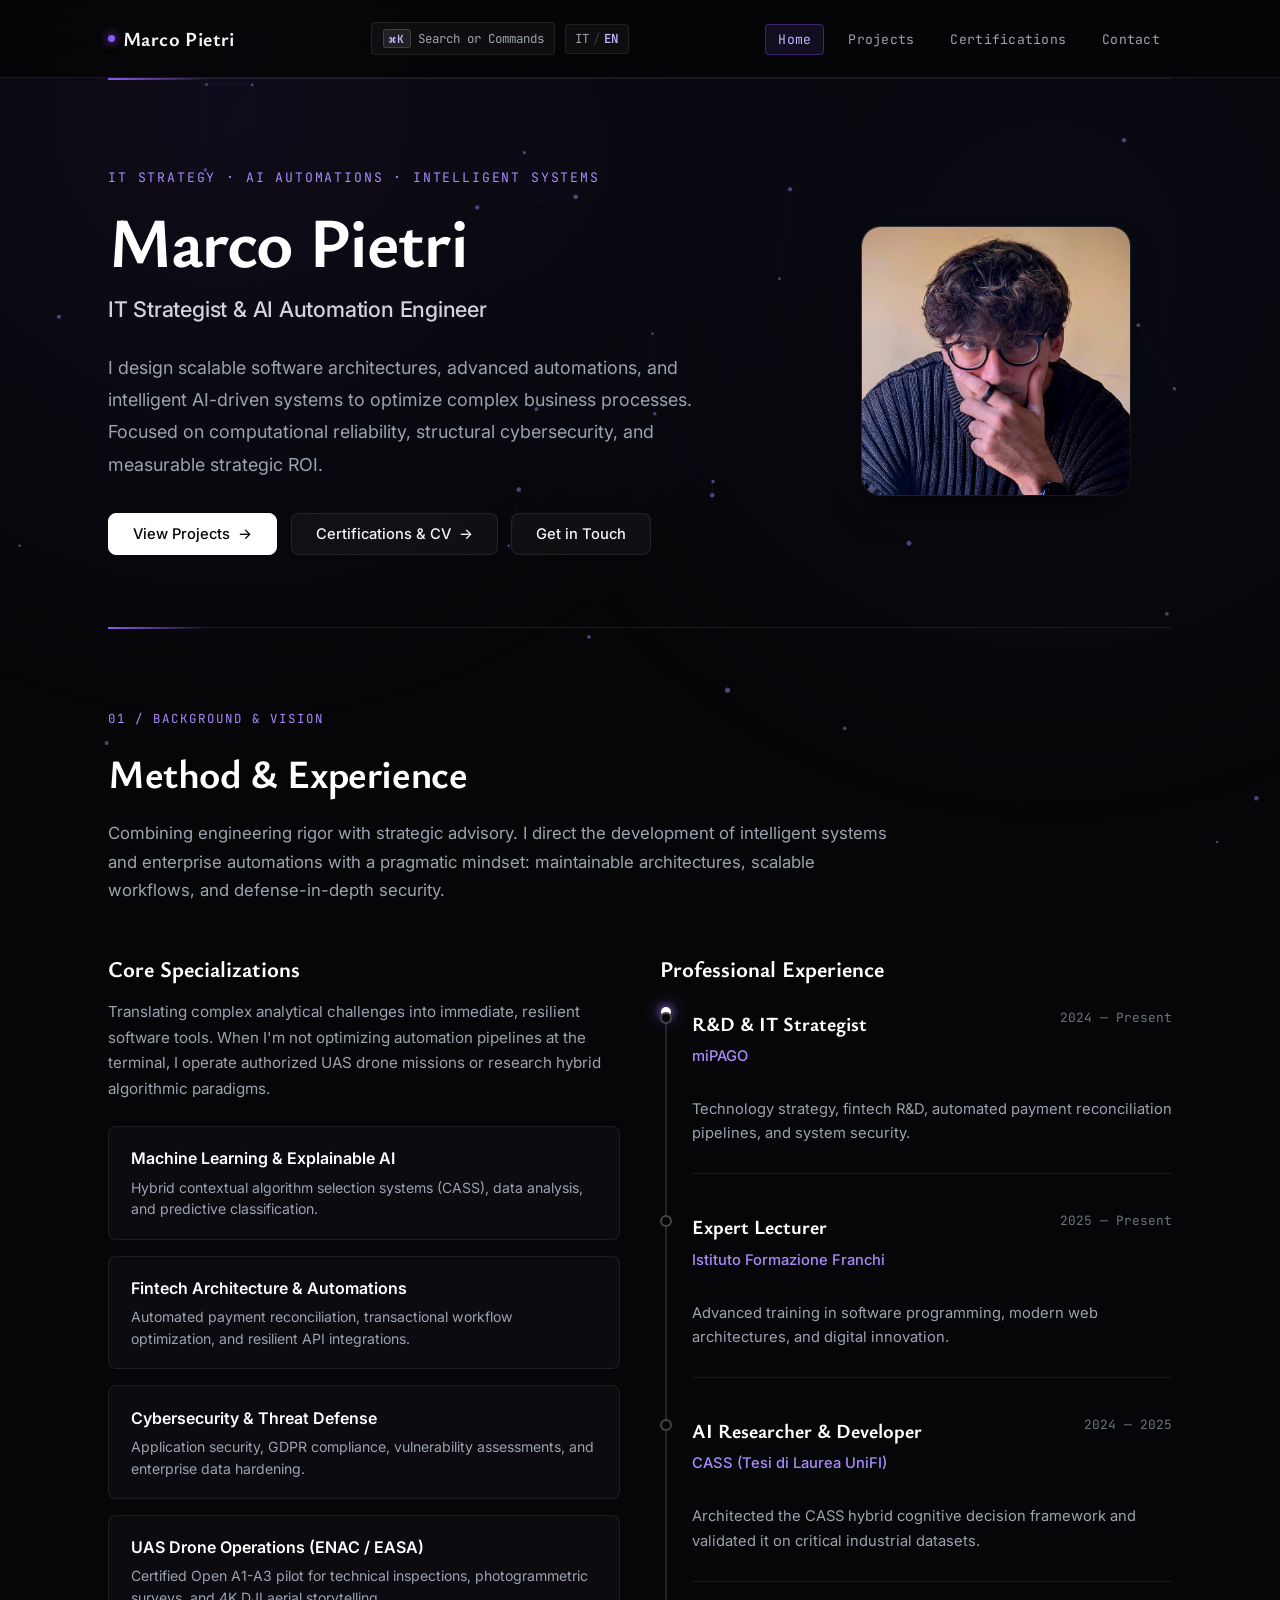
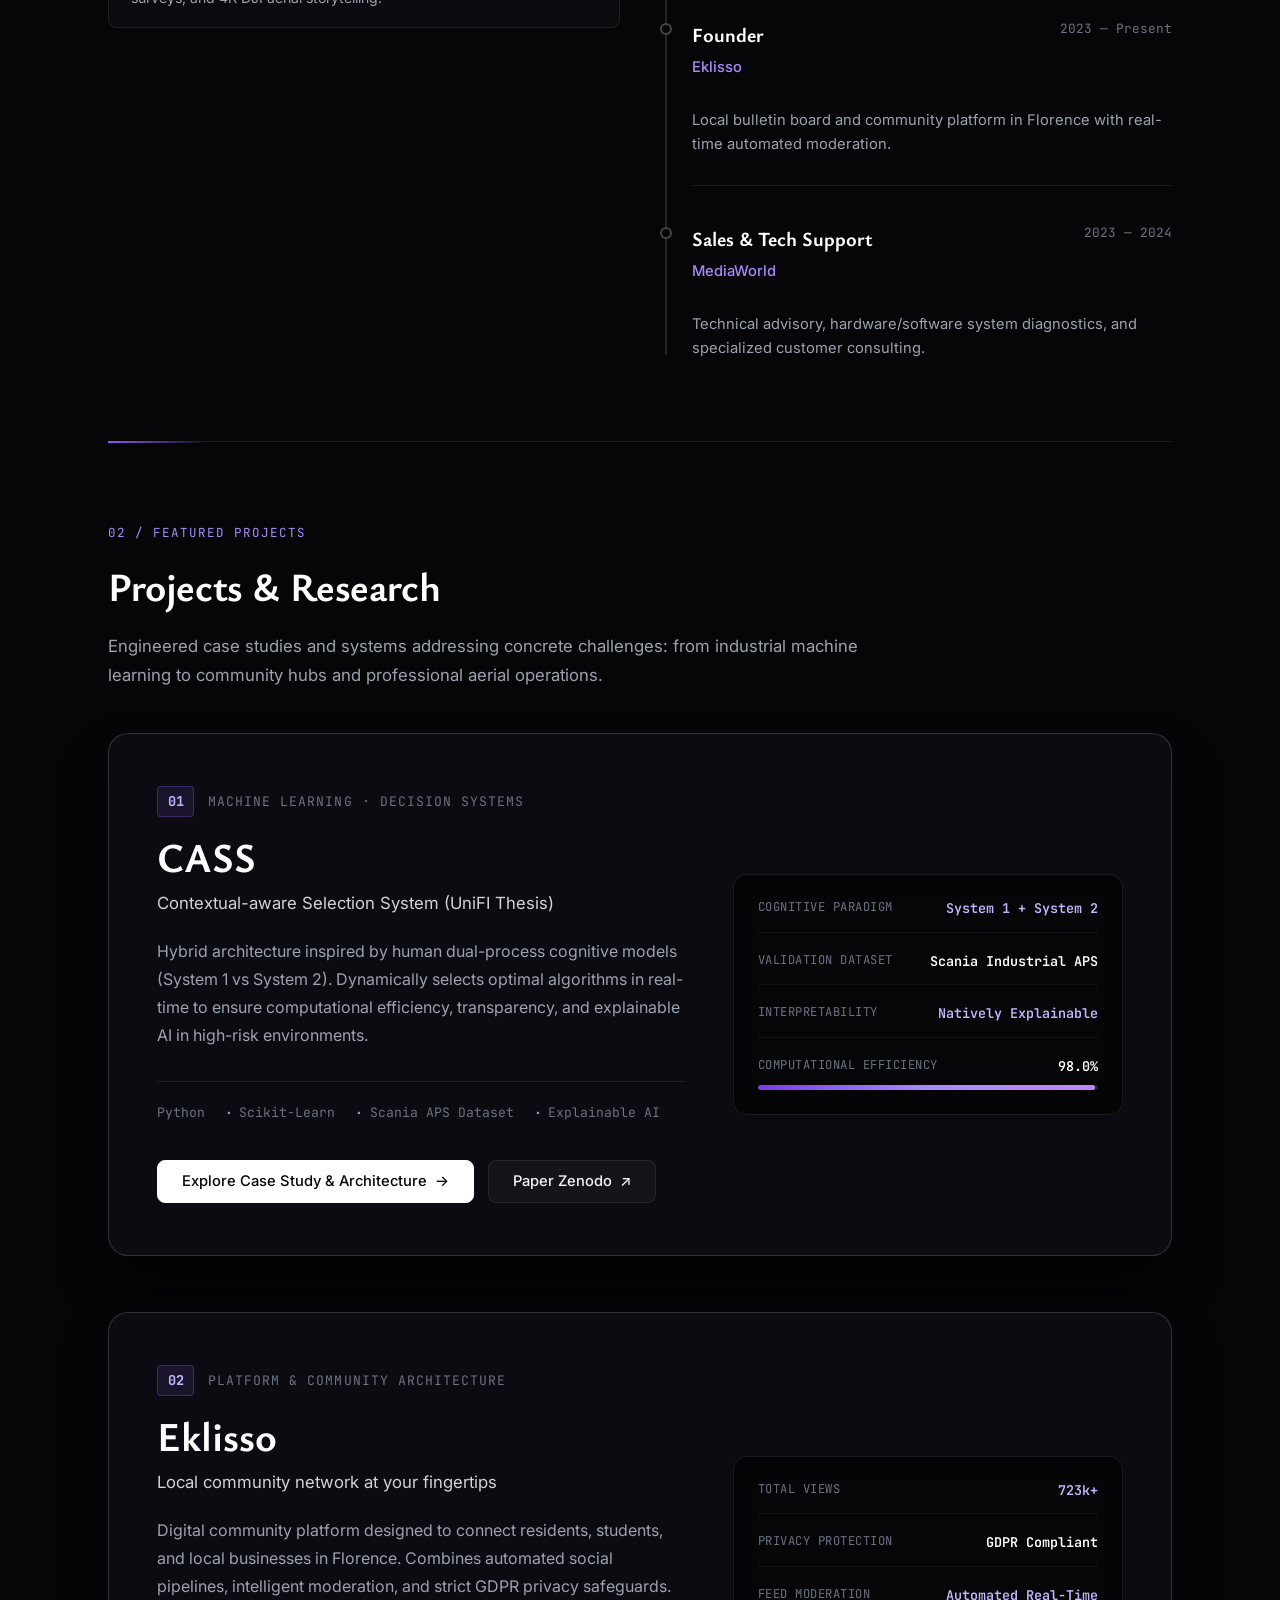
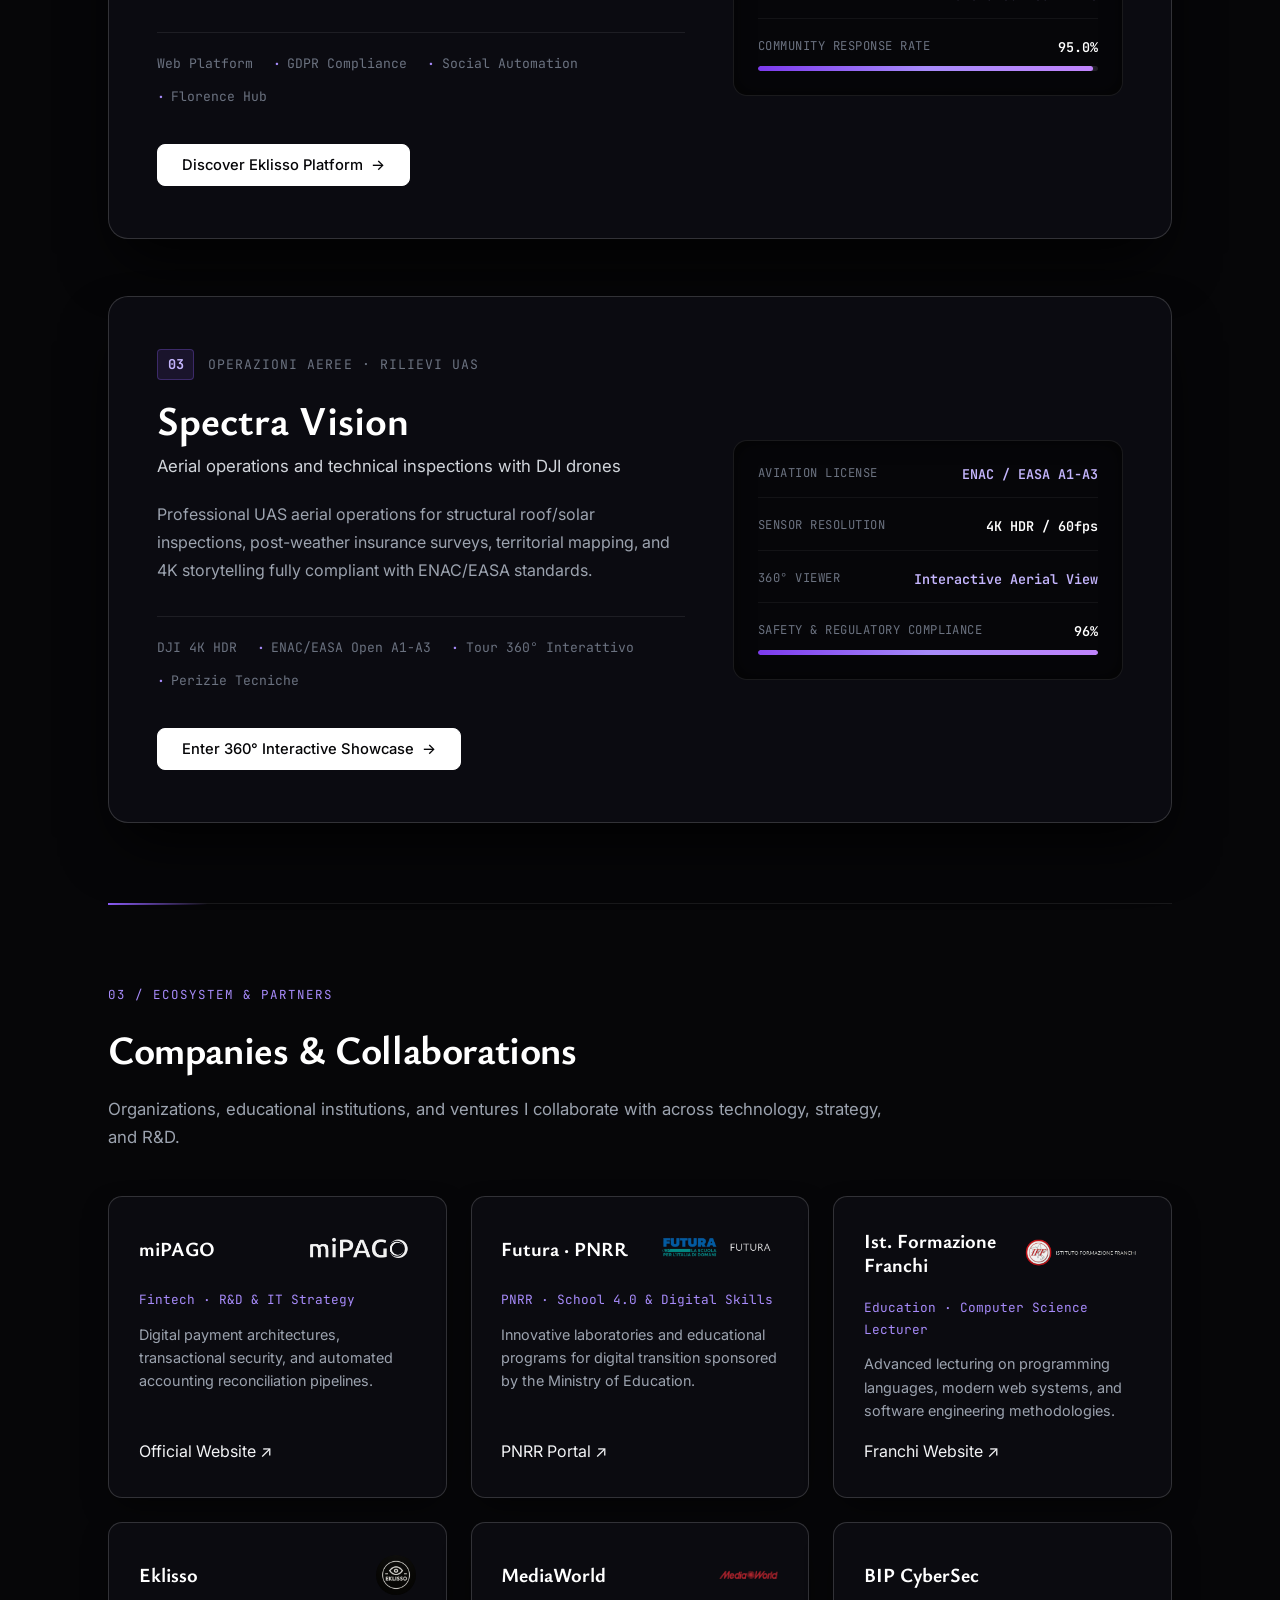
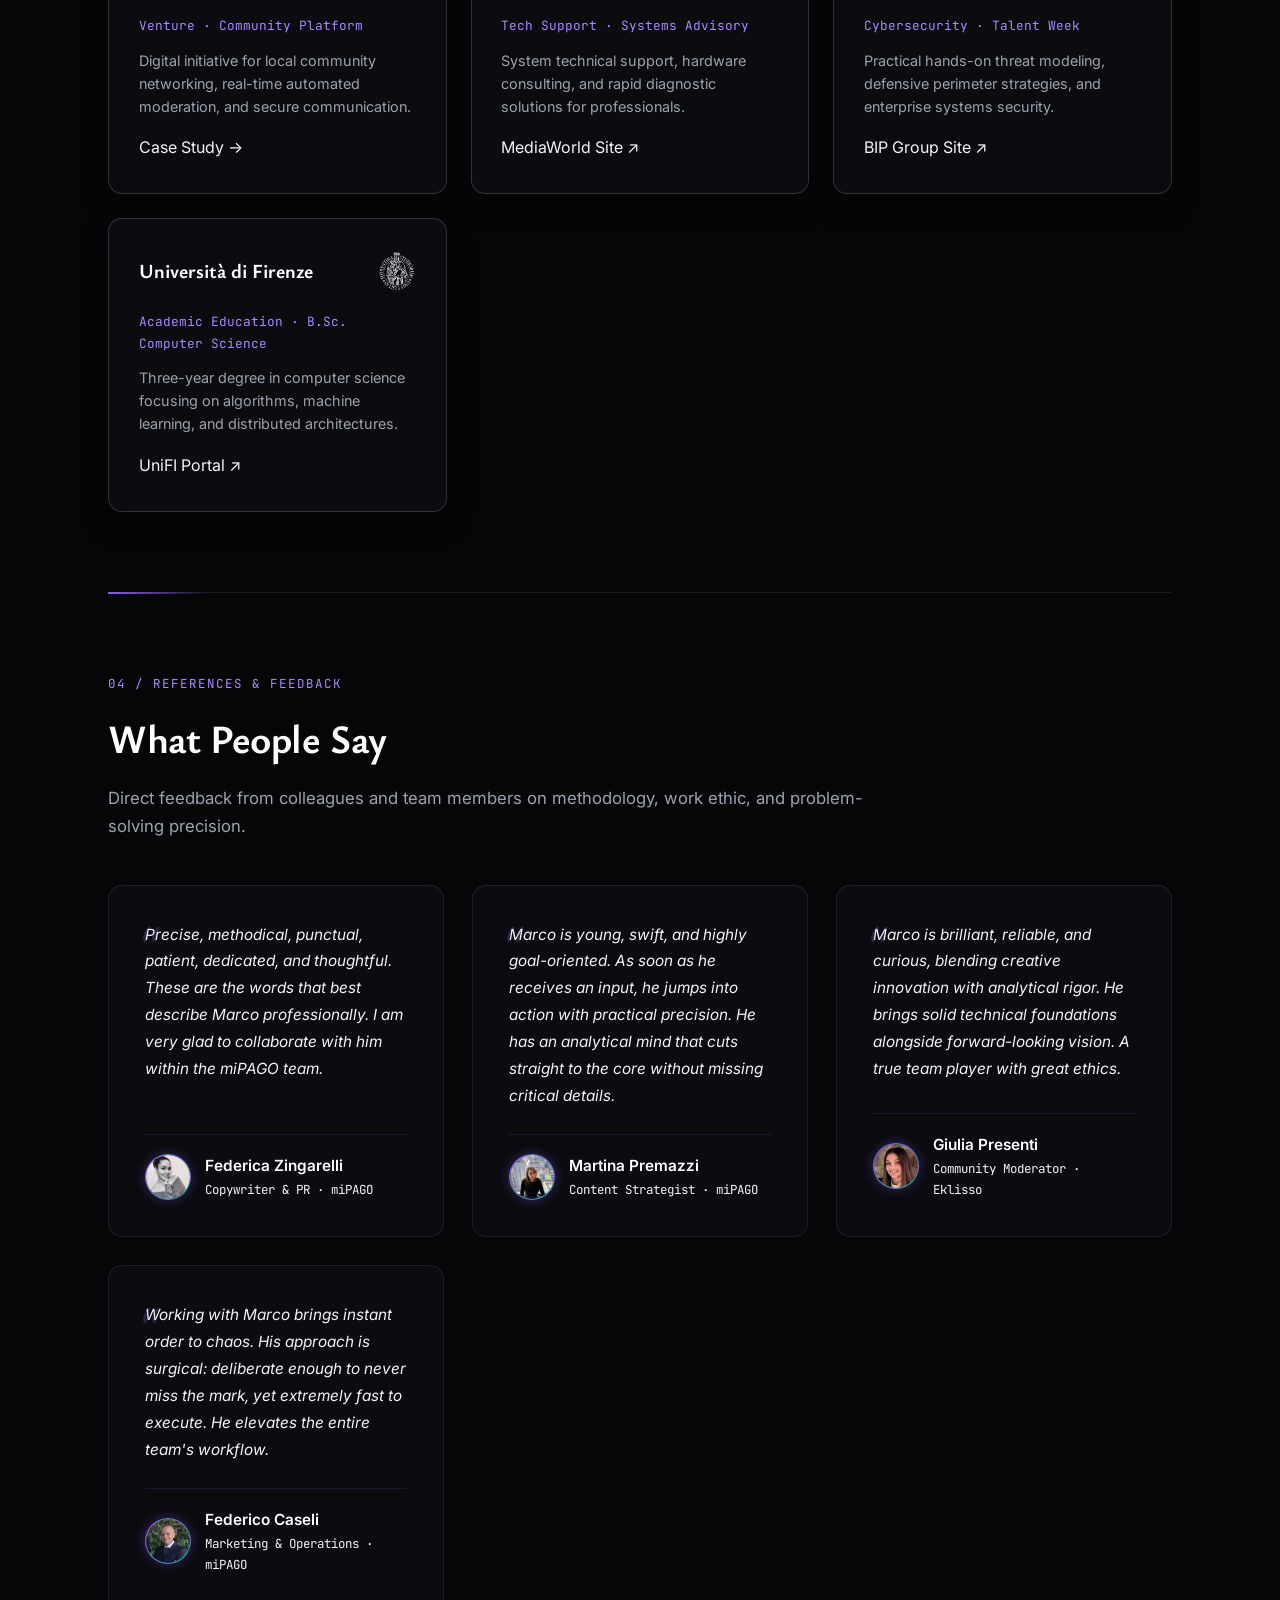
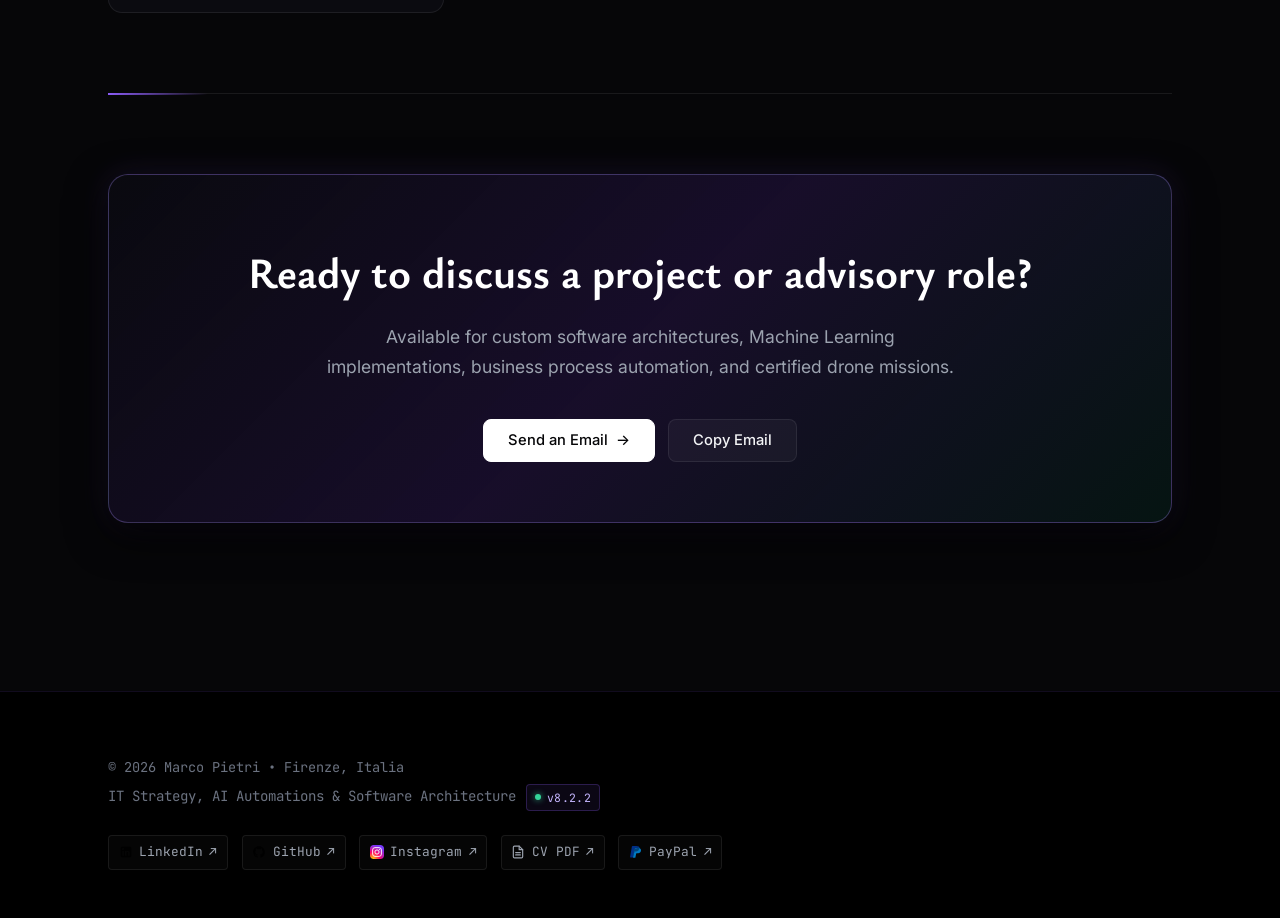
==== commit 3902264a: "V8.2.2 | Compressione web e ripristino riproduzione Reel Montano Monte Nerone su Spectra Risolto il " ====
--- a/index.html
+++ b/index.html
@@ -42,7 +42,7 @@
   <link href="https://fonts.googleapis.com/css2?family=Inter:wght@300;400;500;600;700&family=JetBrains+Mono:wght@400;500;600&family=Ysabeau+Office:ital,wght@0,400..900;1,400..900&display=swap" rel="stylesheet">
 
   <!-- Shared Stylesheet (Bespoke Editorial Edition) -->
-  <link rel="stylesheet" href="/assets/css/style.css?v=8.2.1">
+  <link rel="stylesheet" href="/assets/css/style.css?v=8.2.2">
 
   <!-- Schema.org Knowledge Graph / Entity Spine (GEO & Semantic Disambiguation) -->
   <script type="application/ld+json">
@@ -54,8 +54,8 @@
         "@id": "https://marcopietri.com/#website",
         "url": "https://marcopietri.com/",
         "name": "Marco Pietri — Official Website",
-        "version": "8.2.1",
-        "dateModified": "2026-09-13",
+        "version": "8.2.2",
+        "dateModified": "2026-09-16",
         "publisher": {
           "@id": "https://marcopietri.com/#person"
         },
@@ -66,8 +66,8 @@
         "@id": "https://marcopietri.com/#webpage",
         "url": "https://marcopietri.com/",
         "name": "Marco Pietri — IT Strategist & AI Automation Engineer",
-        "version": "8.2.1",
-        "dateModified": "2026-09-13",
+        "version": "8.2.2",
+        "dateModified": "2026-09-16",
         "isPartOf": {
           "@id": "https://marcopietri.com/#website"
         },
@@ -751,7 +751,7 @@
         <p>&copy; 2026 Marco Pietri &bull; Firenze, Italia</p>
         <p class="footer-sub-line">
           <span data-i18n="footer_sub">IT Strategy, AI Automations &amp; Software Architecture</span>
-          <span class="footer-version-tag" title="Versione Corrente Build (Clicca per Easter Egg)"><span class="footer-version-dot"></span>v8.2.1</span>
+          <span class="footer-version-tag" title="Versione Corrente Build (Clicca per Easter Egg)"><span class="footer-version-dot"></span>v8.2.2</span>
         </p>
       </div>
       <div class="footer-social-bar">
@@ -780,6 +780,6 @@
   </footer>
 
   <!-- Native JavaScript -->
-  <script src="/assets/js/main.js?v=8.2.1"></script>
+  <script src="/assets/js/main.js?v=8.2.2"></script>
 </body>
 </html>
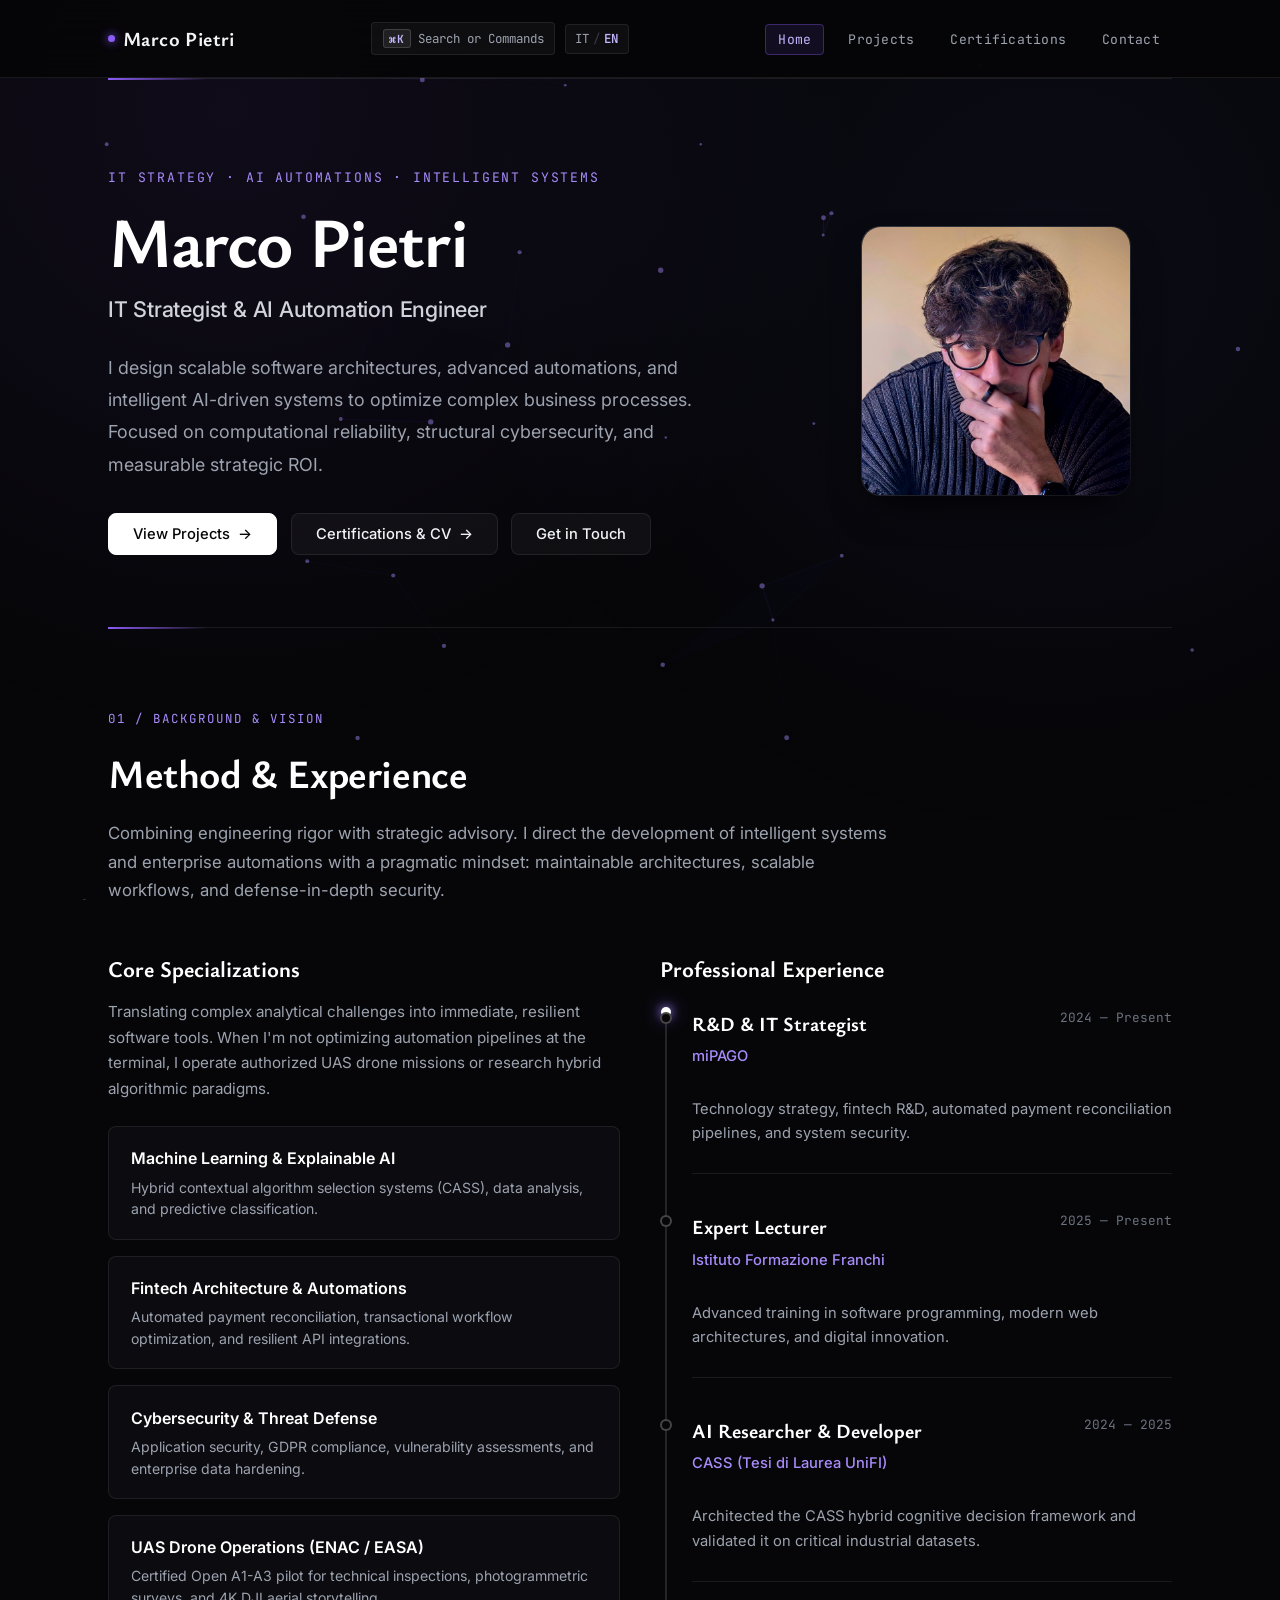
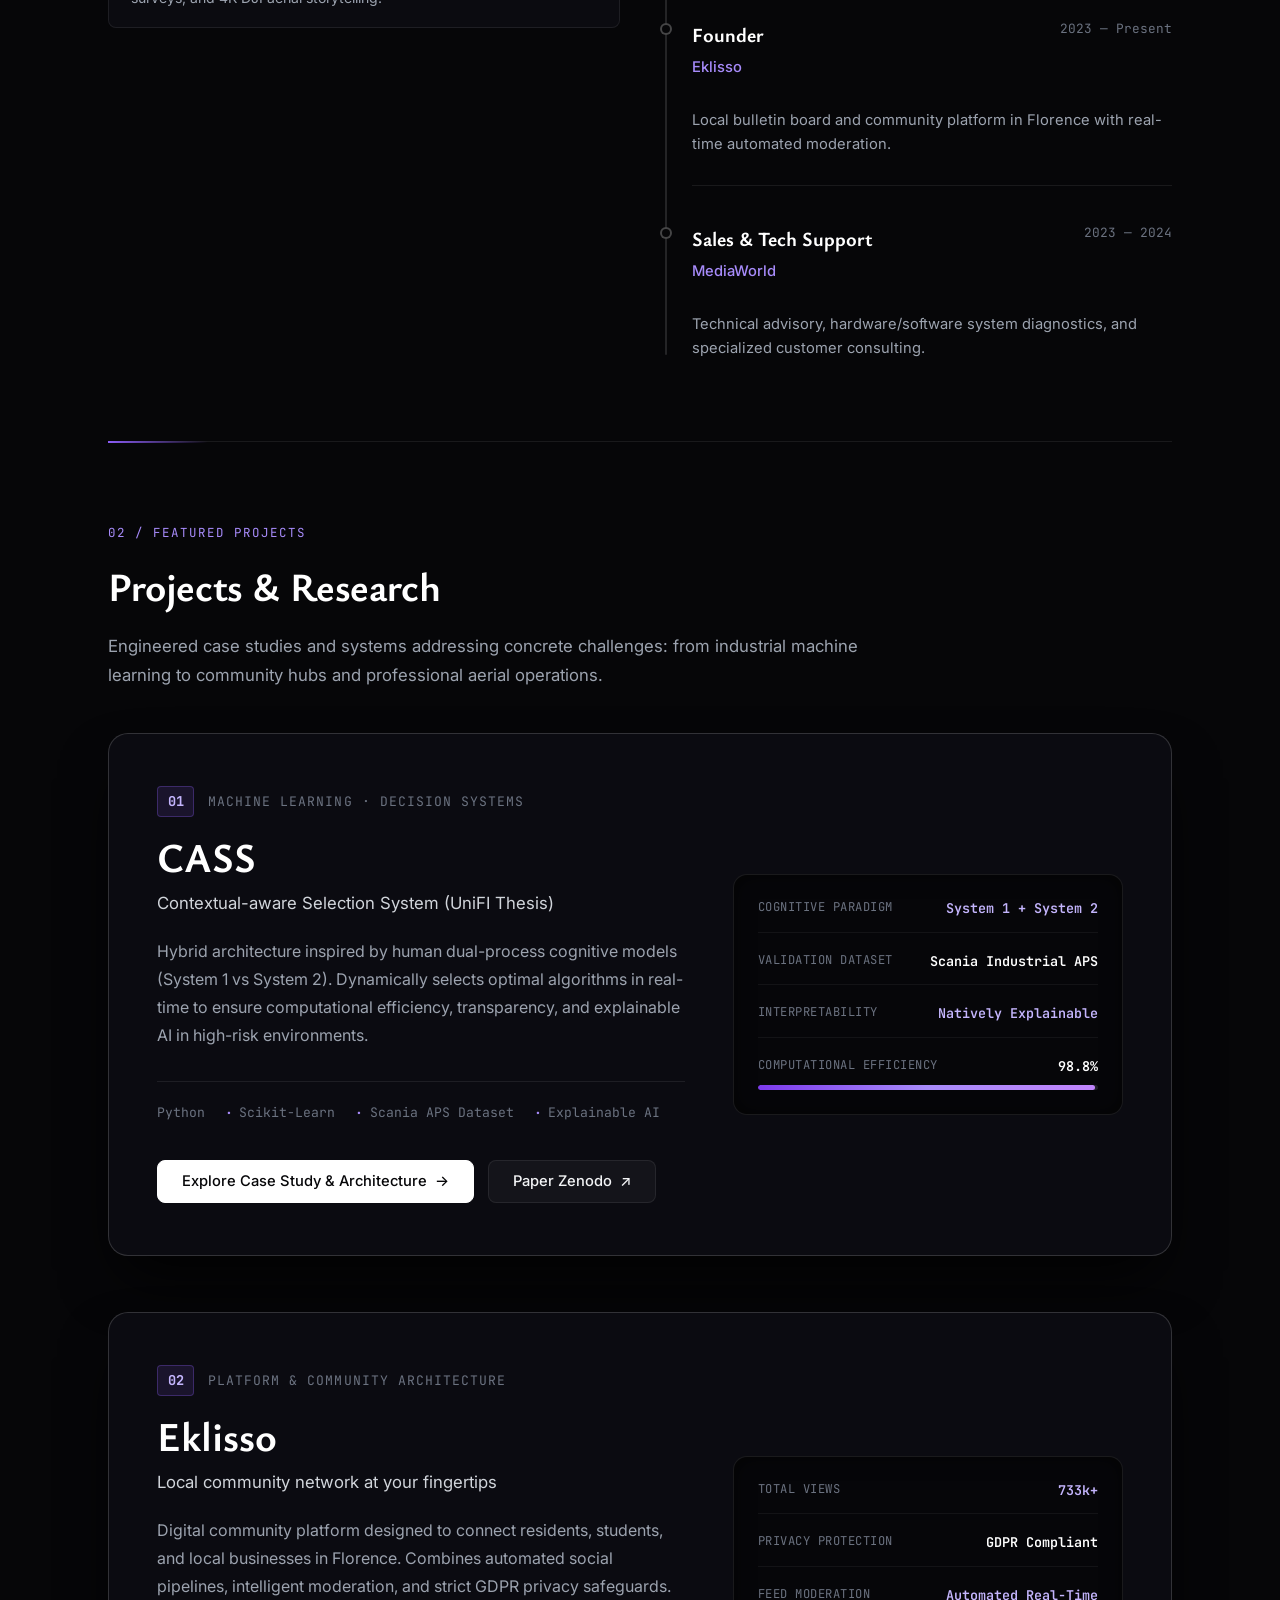
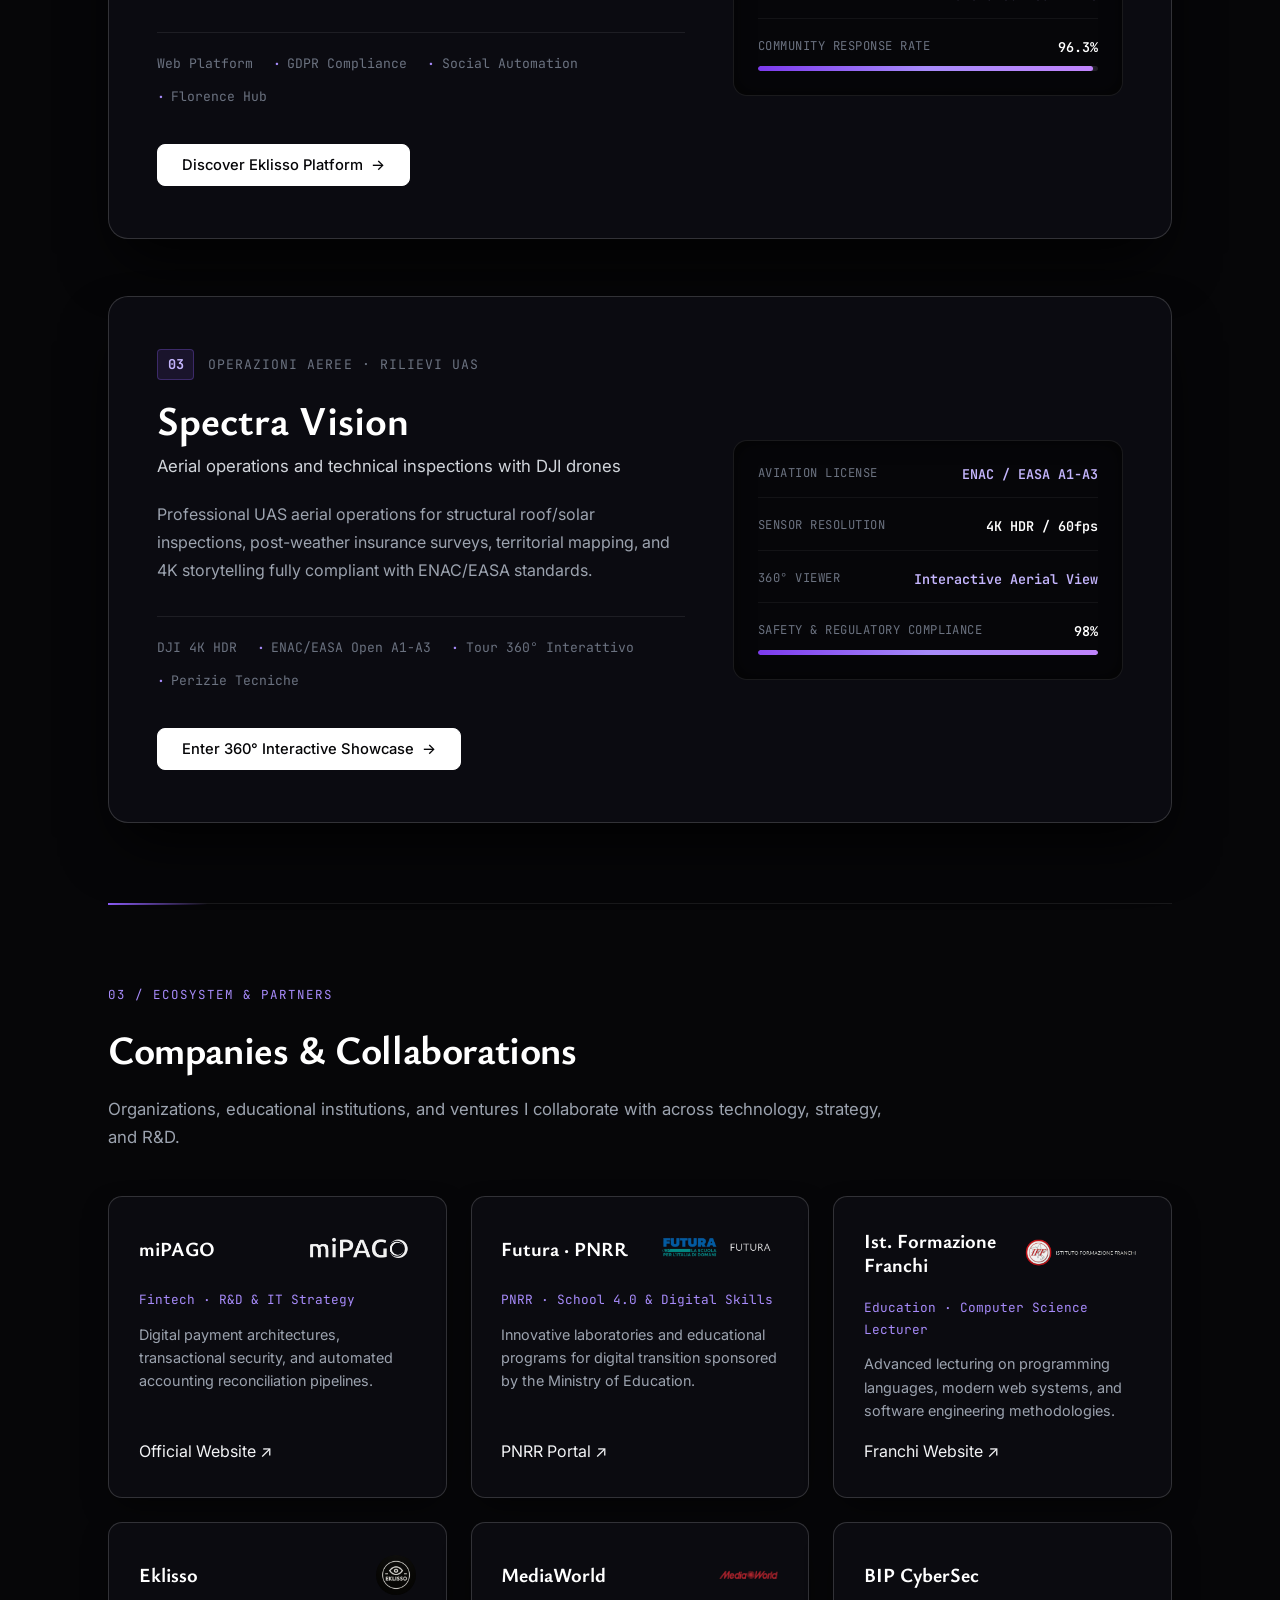
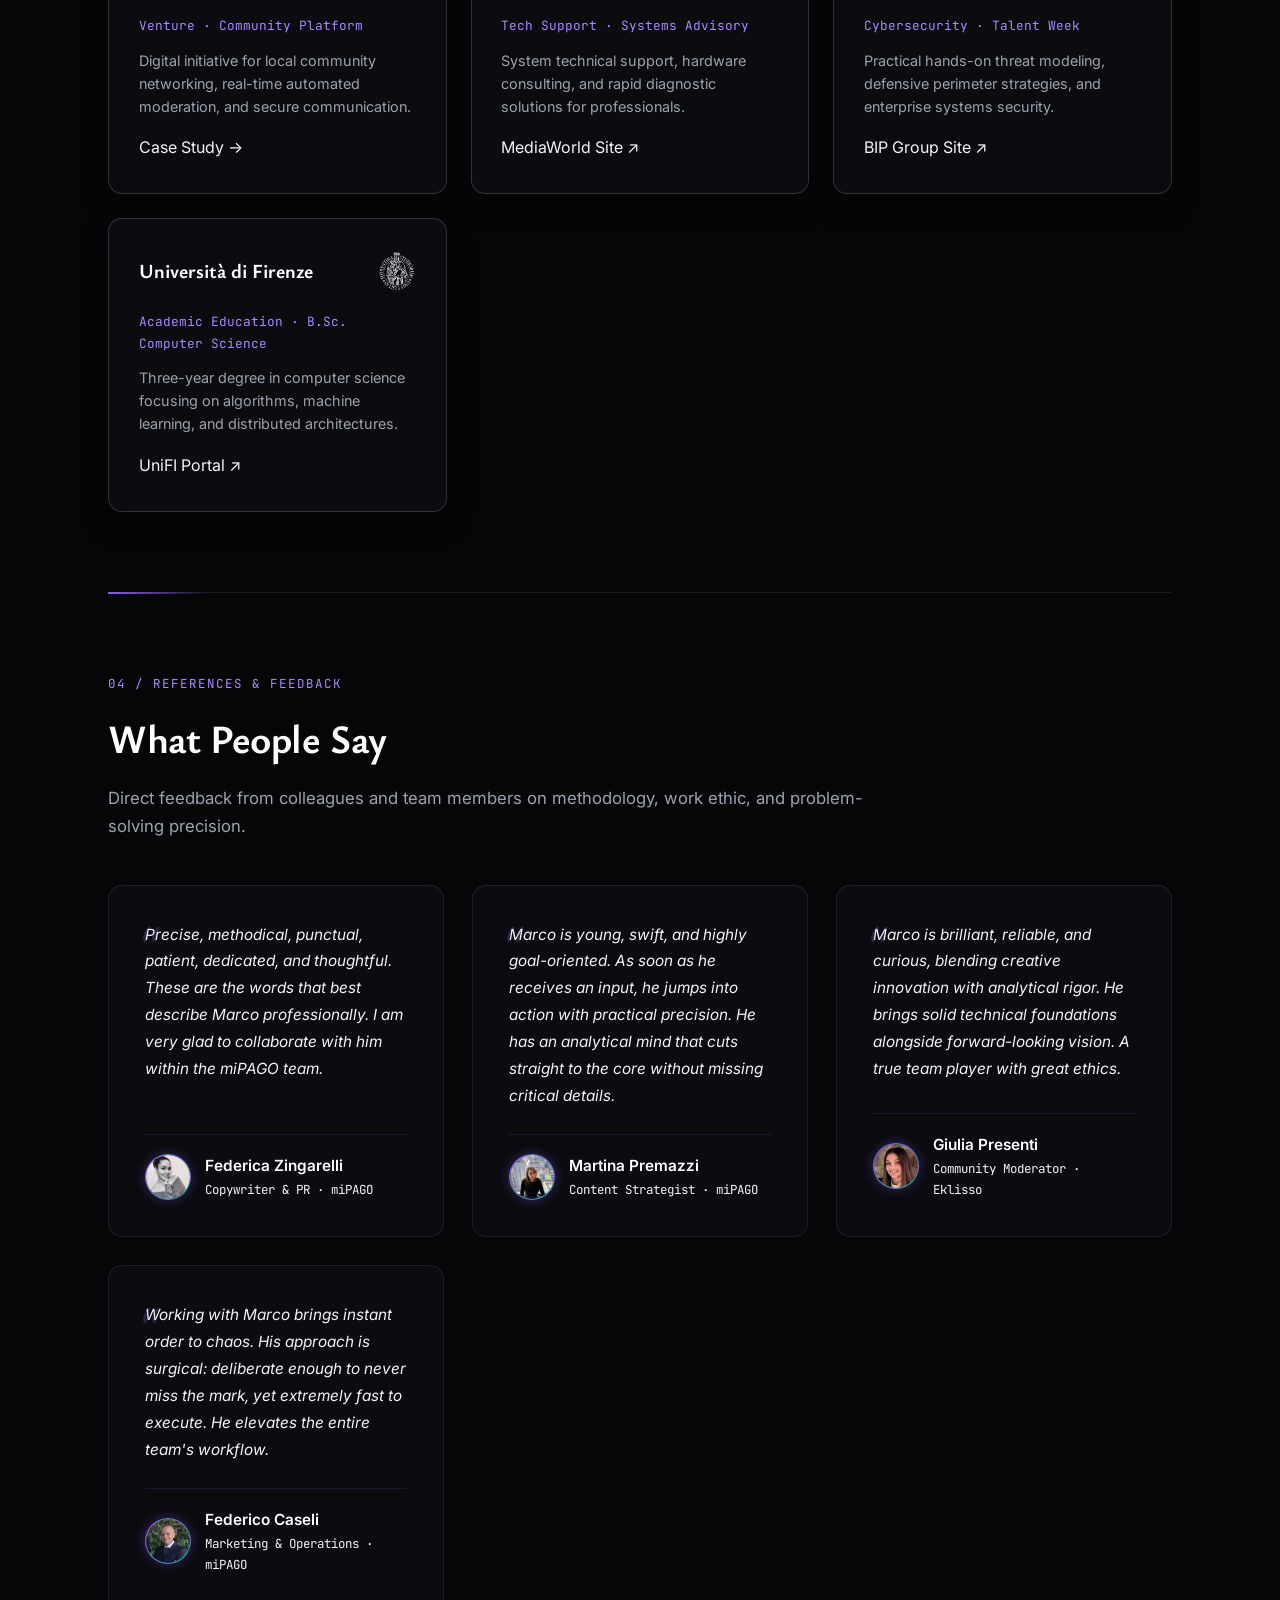
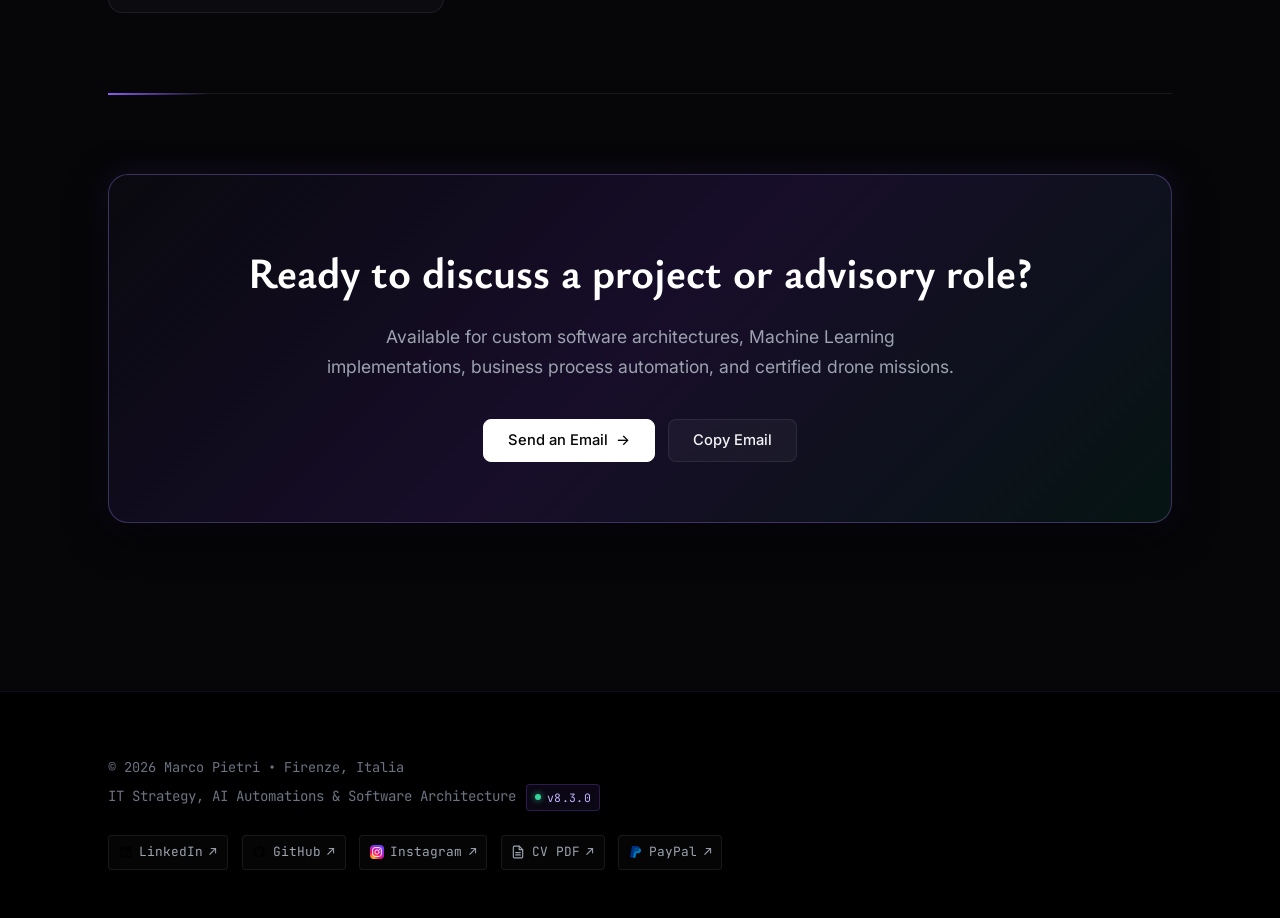
==== commit 7d4cdc3f: "V8.3.0 | Rilascio reel Monte Nerone, micro-animazioni vettoriali Spectra e conformità ISO DateTime S" ====
--- a/index.html
+++ b/index.html
@@ -42,7 +42,7 @@
   <link href="https://fonts.googleapis.com/css2?family=Inter:wght@300;400;500;600;700&family=JetBrains+Mono:wght@400;500;600&family=Ysabeau+Office:ital,wght@0,400..900;1,400..900&display=swap" rel="stylesheet">
 
   <!-- Shared Stylesheet (Bespoke Editorial Edition) -->
-  <link rel="stylesheet" href="/assets/css/style.css?v=8.2.2">
+  <link rel="stylesheet" href="/assets/css/style.css?v=8.3.0">
 
   <!-- Schema.org Knowledge Graph / Entity Spine (GEO & Semantic Disambiguation) -->
   <script type="application/ld+json">
@@ -54,8 +54,8 @@
         "@id": "https://marcopietri.com/#website",
         "url": "https://marcopietri.com/",
         "name": "Marco Pietri — Official Website",
-        "version": "8.2.2",
-        "dateModified": "2026-09-16",
+        "version": "8.3.0",
+        "dateModified": "2026-09-16T12:00:00+02:00",
         "publisher": {
           "@id": "https://marcopietri.com/#person"
         },
@@ -66,8 +66,8 @@
         "@id": "https://marcopietri.com/#webpage",
         "url": "https://marcopietri.com/",
         "name": "Marco Pietri — IT Strategist & AI Automation Engineer",
-        "version": "8.2.2",
-        "dateModified": "2026-09-16",
+        "version": "8.3.0",
+        "dateModified": "2026-09-16T12:00:00+02:00",
         "isPartOf": {
           "@id": "https://marcopietri.com/#website"
         },
@@ -751,7 +751,7 @@
         <p>&copy; 2026 Marco Pietri &bull; Firenze, Italia</p>
         <p class="footer-sub-line">
           <span data-i18n="footer_sub">IT Strategy, AI Automations &amp; Software Architecture</span>
-          <span class="footer-version-tag" title="Versione Corrente Build (Clicca per Easter Egg)"><span class="footer-version-dot"></span>v8.2.2</span>
+          <span class="footer-version-tag" title="Versione Corrente Build (Clicca per Easter Egg)"><span class="footer-version-dot"></span>v8.3.0</span>
         </p>
       </div>
       <div class="footer-social-bar">
@@ -780,6 +780,6 @@
   </footer>
 
   <!-- Native JavaScript -->
-  <script src="/assets/js/main.js?v=8.2.2"></script>
+  <script src="/assets/js/main.js?v=8.3.0"></script>
 </body>
 </html>
--- a/assets/css/style.css
+++ b/assets/css/style.css
@@ -2536,6 +2536,74 @@
   color: var(--text-main);
 }
 
+/* ==========================================================================
+   Card Micro-Visualizations (Section 02 Minimal Animations)
+   ========================================================================== */
+.card-micro-viz {
+  position: relative;
+  background: rgba(6, 10, 16, 0.65);
+  border: 1px solid rgba(255, 255, 255, 0.08);
+  border-radius: var(--radius-sm);
+  padding: 0.65rem 0.85rem 0.5rem;
+  margin-bottom: 1.35rem;
+  overflow: hidden;
+  display: flex;
+  flex-direction: column;
+  gap: 0.4rem;
+  transition: border-color var(--transition-smooth), background var(--transition-smooth);
+}
+
+.card:hover .card-micro-viz {
+  border-color: rgba(52, 211, 153, 0.35);
+  background: rgba(8, 14, 22, 0.85);
+}
+
+.card:hover .facade-scan-viz {
+  border-color: rgba(56, 189, 248, 0.35);
+}
+
+.micro-viz-svg {
+  width: 100%;
+  height: 54px;
+  display: block;
+}
+
+.laser-scanner-head,
+.facade-scanner-head {
+  will-change: transform;
+}
+
+.micro-viz-label {
+  display: flex;
+  align-items: center;
+  gap: 0.45rem;
+  font-family: var(--font-mono);
+  font-size: 0.66rem;
+  letter-spacing: 0.04em;
+  color: var(--text-dim);
+  text-transform: uppercase;
+}
+
+.micro-viz-dot {
+  width: 6px;
+  height: 6px;
+  border-radius: 50%;
+  background: #10b981;
+  box-shadow: 0 0 6px #10b981;
+  animation: microDotPulse 1.8s infinite ease-in-out;
+  flex-shrink: 0;
+}
+
+.micro-viz-dot.dot-cyan {
+  background: #38bdf8;
+  box-shadow: 0 0 6px #38bdf8;
+}
+
+@keyframes microDotPulse {
+  0%, 100% { opacity: 0.95; transform: scale(1); }
+  50% { opacity: 0.4; transform: scale(0.85); }
+}
+
 .media-cat-card[role="button"] {
   cursor: pointer;
 }
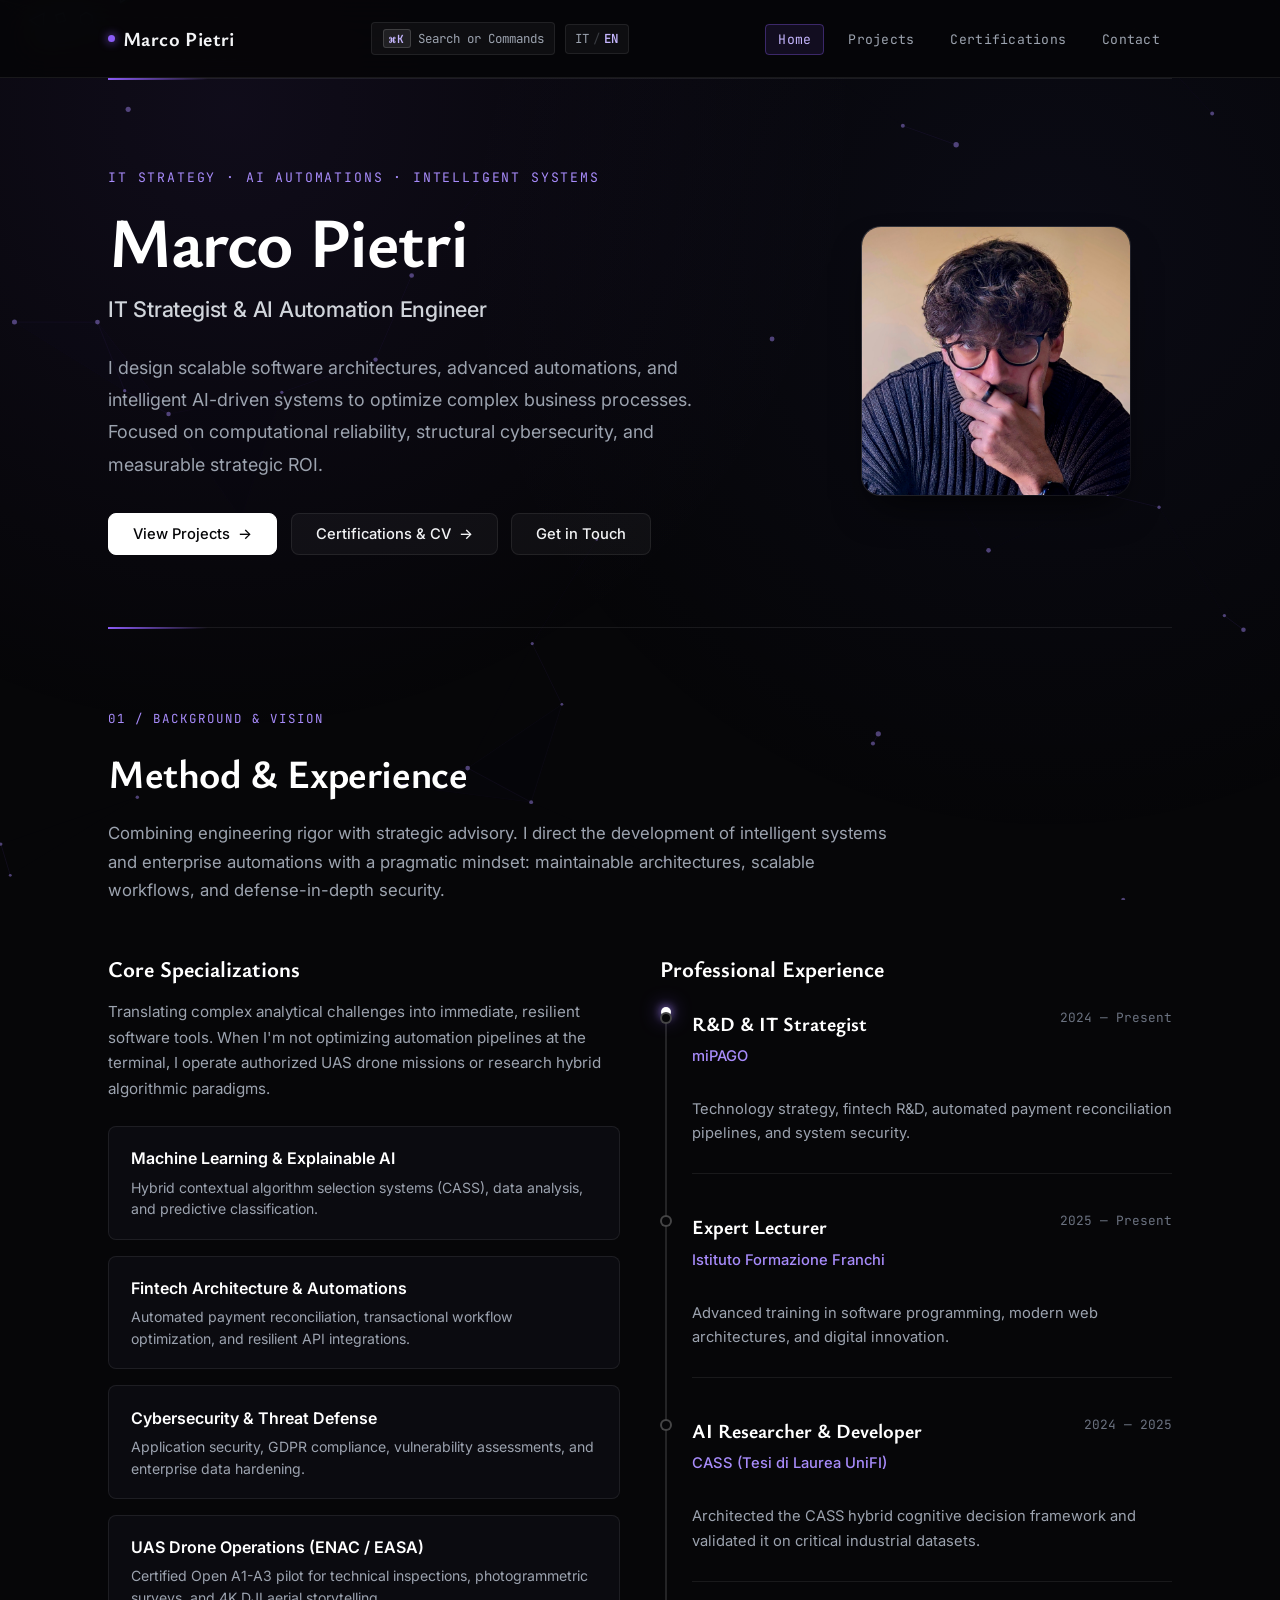
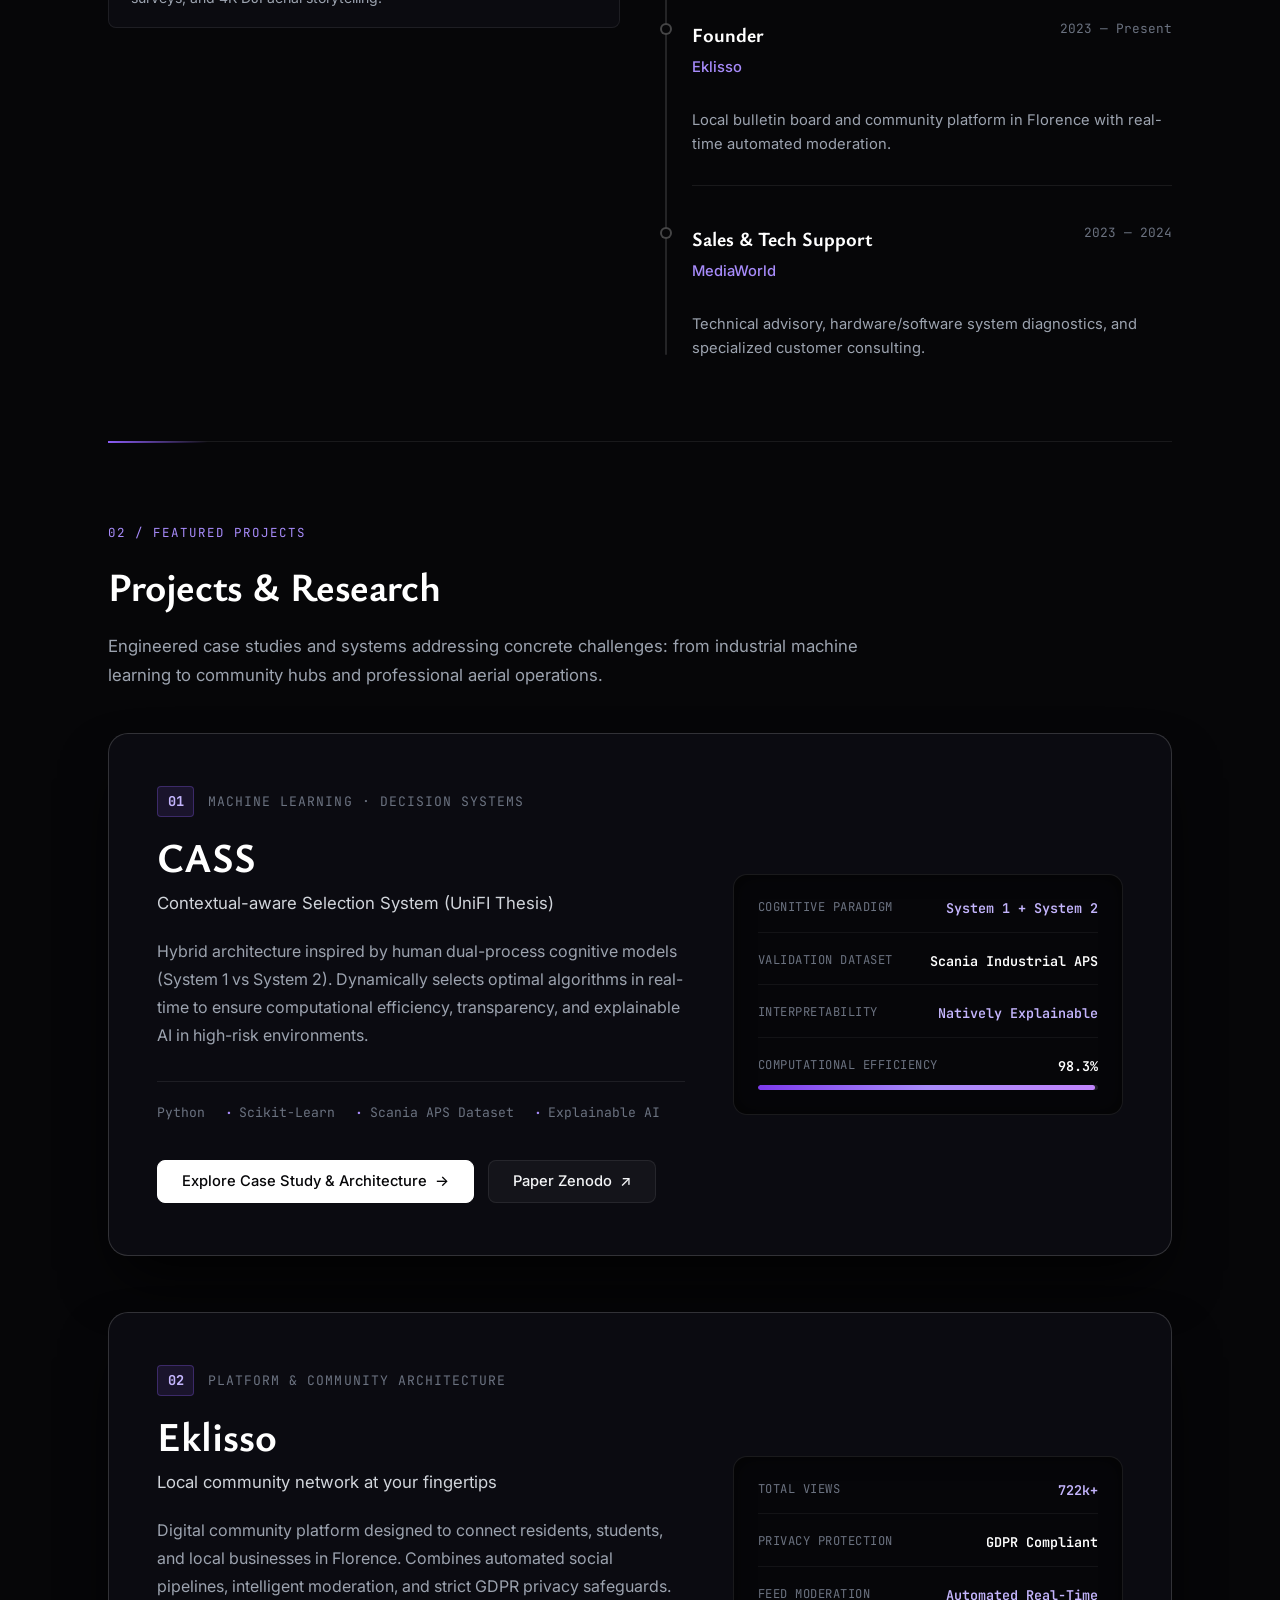
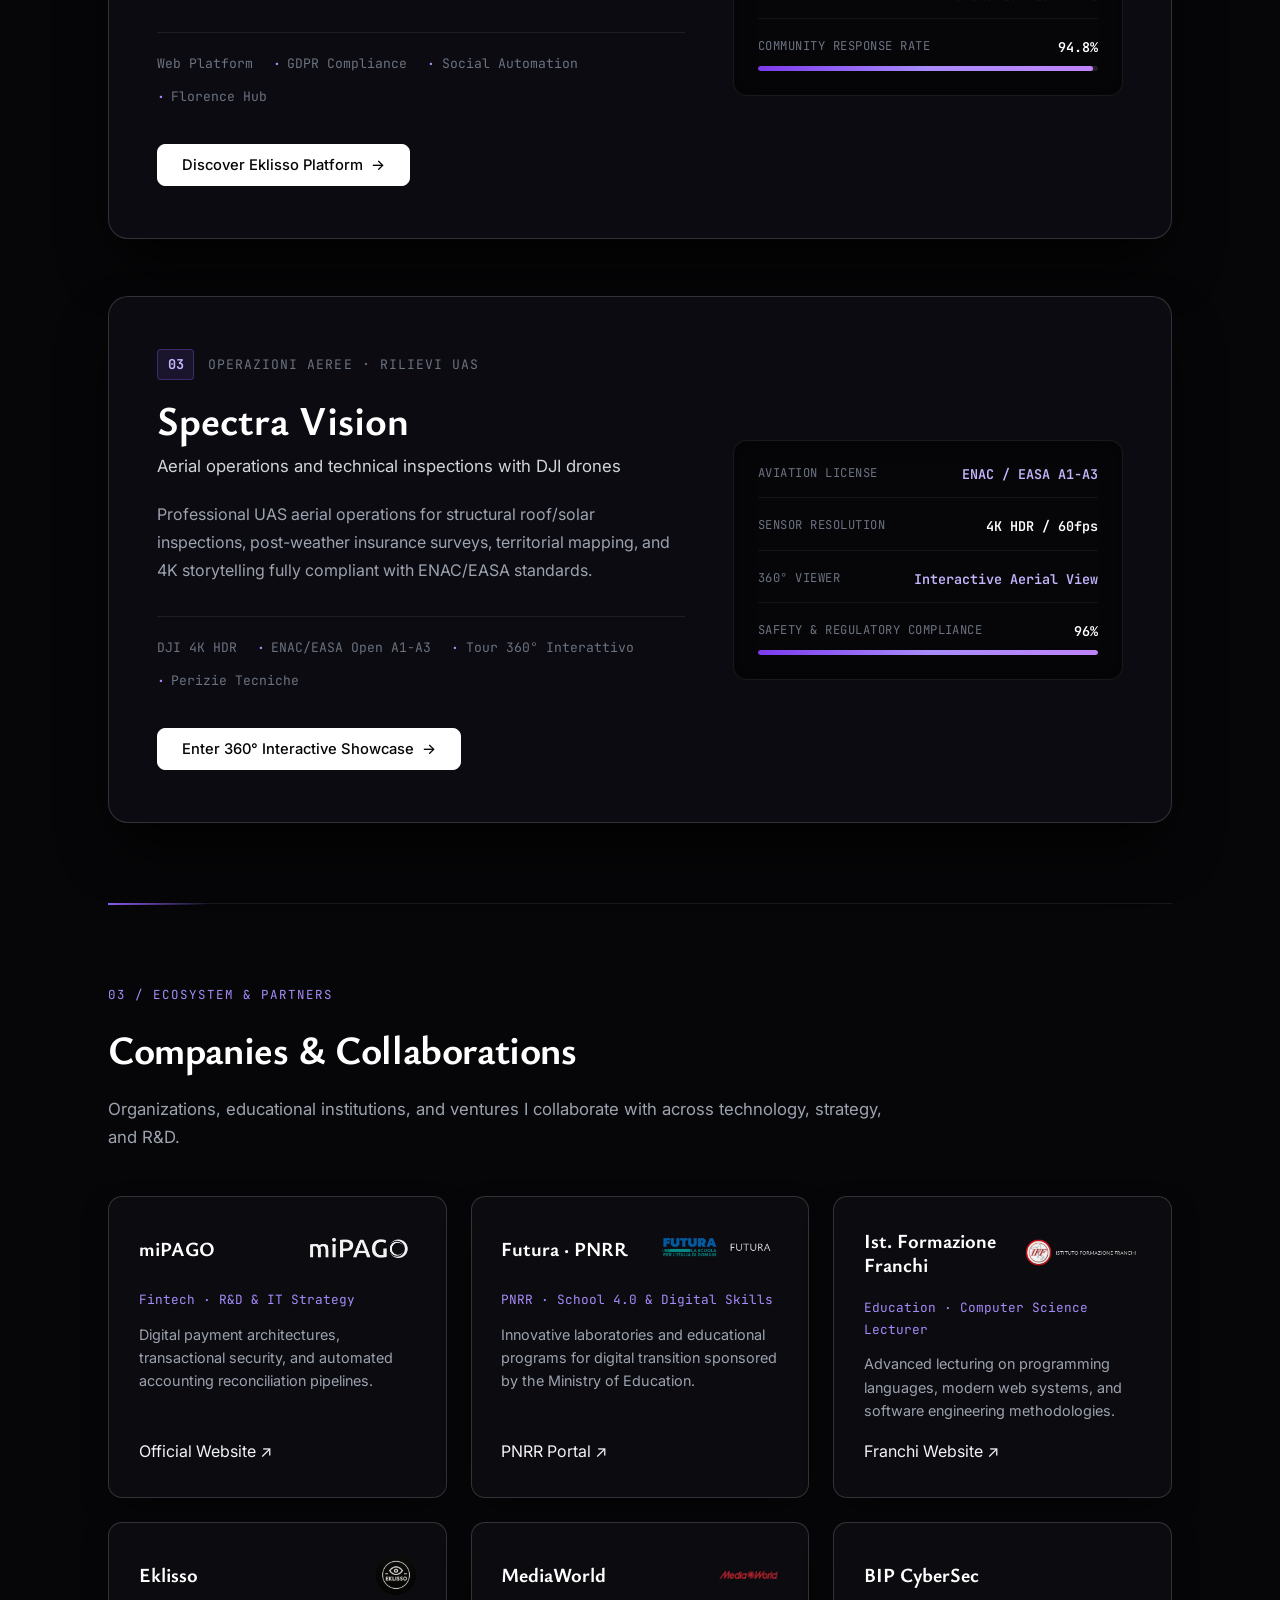
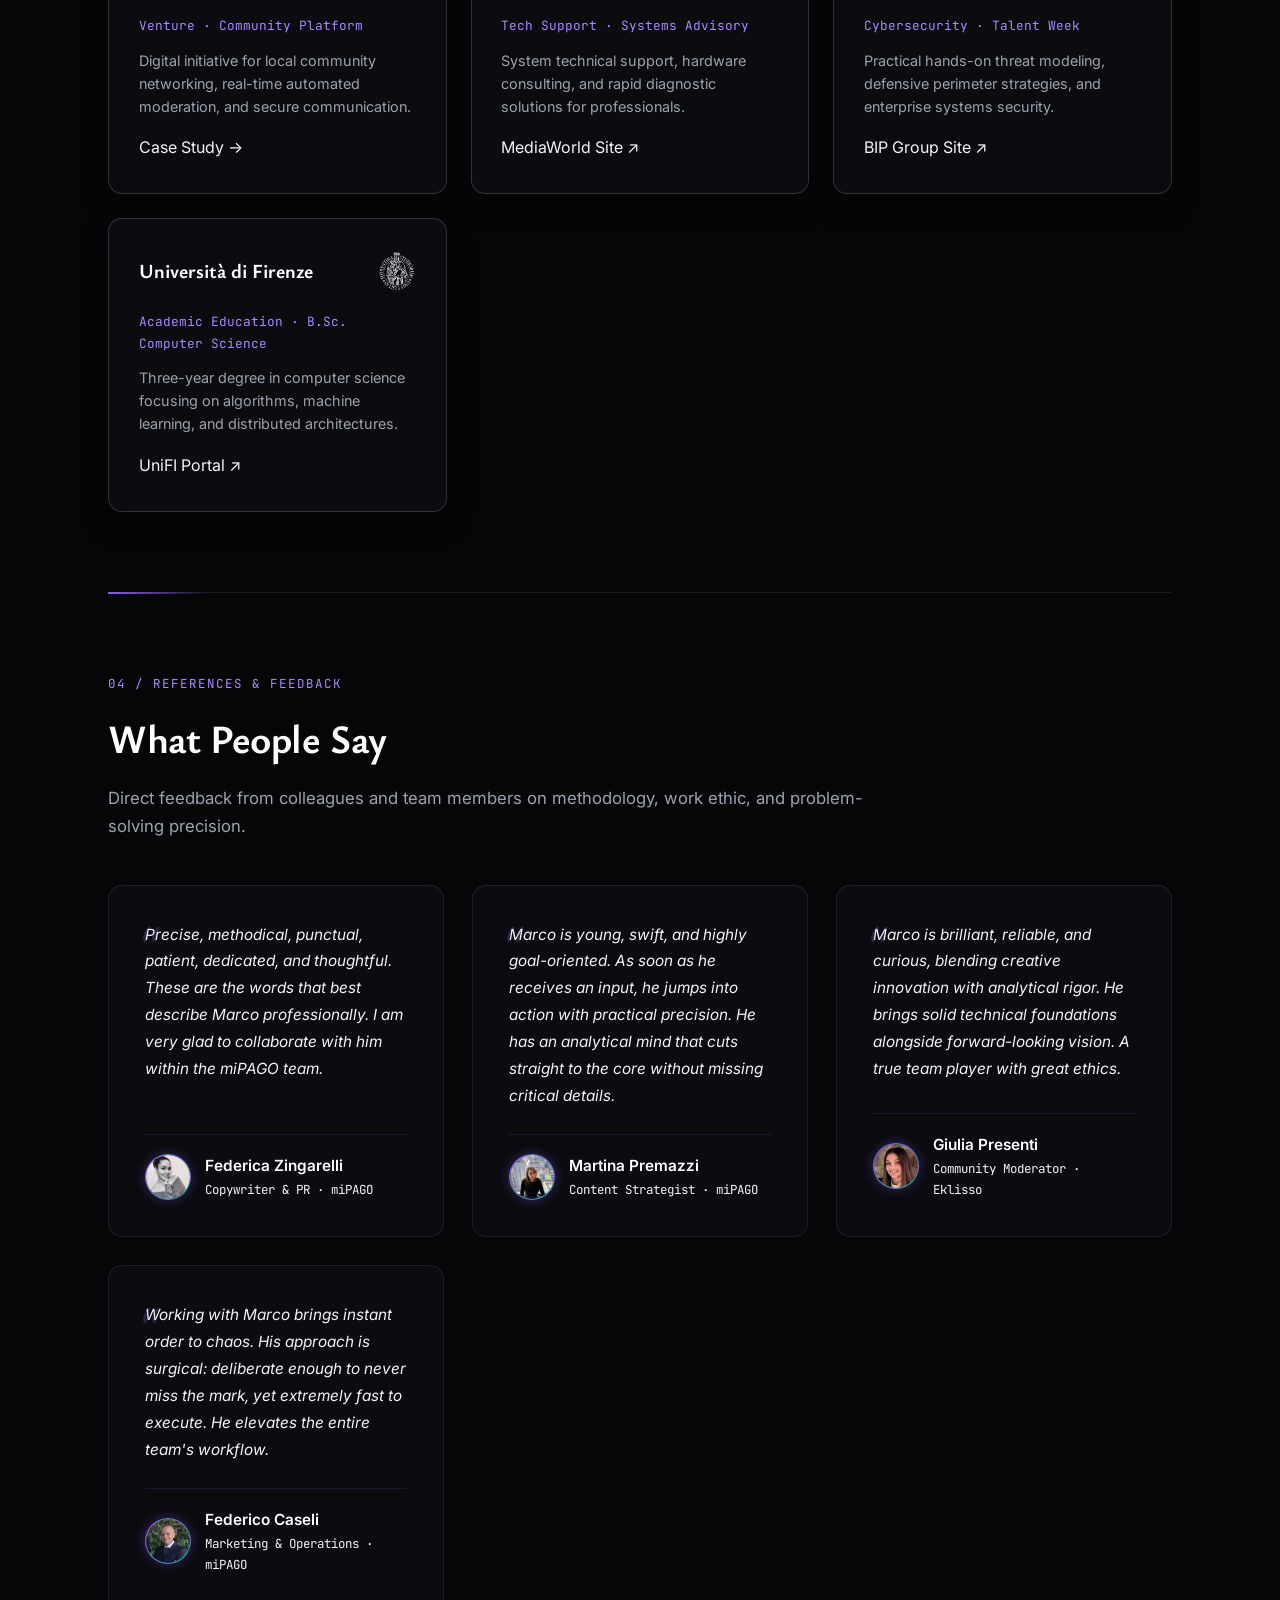
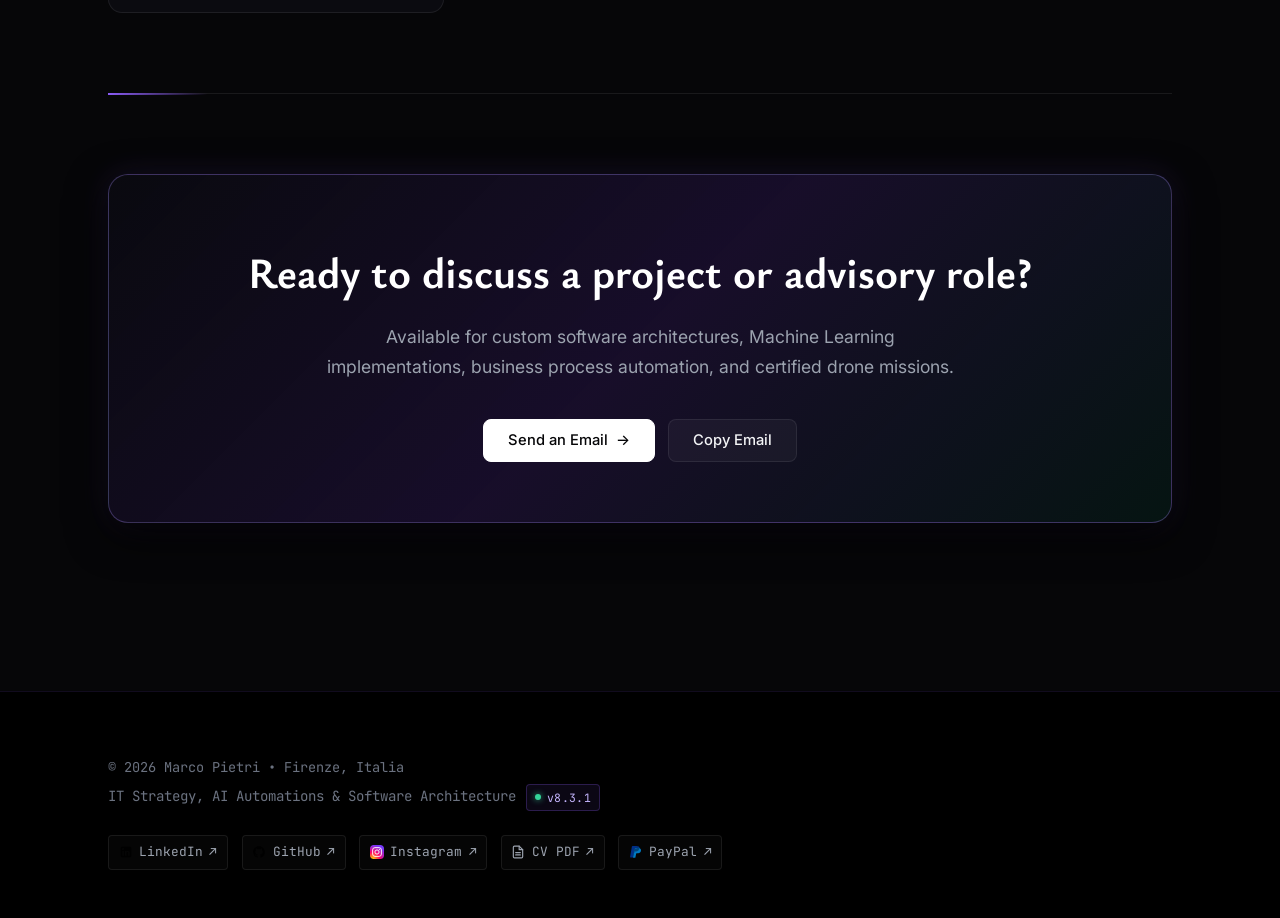
==== commit eb35005c: "V8.3.1 | Ottimizzazione semantica SEO e disambiguazione AI Aggiornato il file llms.txt con direttive" ====
--- a/index.html
+++ b/index.html
@@ -42,7 +42,7 @@
   <link href="https://fonts.googleapis.com/css2?family=Inter:wght@300;400;500;600;700&family=JetBrains+Mono:wght@400;500;600&family=Ysabeau+Office:ital,wght@0,400..900;1,400..900&display=swap" rel="stylesheet">
 
   <!-- Shared Stylesheet (Bespoke Editorial Edition) -->
-  <link rel="stylesheet" href="/assets/css/style.css?v=8.3.0">
+  <link rel="stylesheet" href="/assets/css/style.css?v=8.3.1">
 
   <!-- Schema.org Knowledge Graph / Entity Spine (GEO & Semantic Disambiguation) -->
   <script type="application/ld+json">
@@ -54,8 +54,8 @@
         "@id": "https://marcopietri.com/#website",
         "url": "https://marcopietri.com/",
         "name": "Marco Pietri — Official Website",
-        "version": "8.3.0",
-        "dateModified": "2026-09-16T12:00:00+02:00",
+        "version": "8.3.1",
+        "dateModified": "2026-09-27T12:00:00+02:00",
         "publisher": {
           "@id": "https://marcopietri.com/#person"
         },
@@ -66,8 +66,8 @@
         "@id": "https://marcopietri.com/#webpage",
         "url": "https://marcopietri.com/",
         "name": "Marco Pietri — IT Strategist & AI Automation Engineer",
-        "version": "8.3.0",
-        "dateModified": "2026-09-16T12:00:00+02:00",
+        "version": "8.3.1",
+        "dateModified": "2026-09-27T12:00:00+02:00",
         "isPartOf": {
           "@id": "https://marcopietri.com/#website"
         },
@@ -113,7 +113,8 @@
           "https://www.linkedin.com/in/marco-pietri-561a33306/",
           "https://www.instagram.com/_marco.pietri_/",
           "https://mipago.it/",
-          "https://www.instagram.com/eklisso_spotted_firenze/"
+          "https://www.instagram.com/eklisso_spotted_firenze/",
+          "https://marcopietri.framer.website/"
         ],
         "knowsAbout": [
           {
@@ -147,7 +148,7 @@
             "sameAs": "https://www.wikidata.org/wiki/Q15982858"
           }
         ],
-        "disambiguatingDescription": "Marco Pietri is an Italian IT Strategist and AI Automation Engineer at miPAGO, and Founder of Eklisso, specializing in enterprise AI architectures, automated reconciliation, and intelligent decision systems based in Florence, Italy."
+        "disambiguatingDescription": "Marco Pietri is an Italian IT Strategist and AI Automation Engineer at miPAGO, and Founder of Eklisso, specializing in enterprise AI architectures, automated reconciliation, and intelligent decision systems based in Florence, Italy. Distinct from Marco De Pietri (Egyptologist) or other medical professionals."
       },
       {
         "@type": "ProfessionalService",
@@ -751,7 +752,7 @@
         <p>&copy; 2026 Marco Pietri &bull; Firenze, Italia</p>
         <p class="footer-sub-line">
           <span data-i18n="footer_sub">IT Strategy, AI Automations &amp; Software Architecture</span>
-          <span class="footer-version-tag" title="Versione Corrente Build (Clicca per Easter Egg)"><span class="footer-version-dot"></span>v8.3.0</span>
+          <span class="footer-version-tag" title="Versione Corrente Build (Clicca per Easter Egg)"><span class="footer-version-dot"></span>v8.3.1</span>
         </p>
       </div>
       <div class="footer-social-bar">
@@ -780,6 +781,6 @@
   </footer>
 
   <!-- Native JavaScript -->
-  <script src="/assets/js/main.js?v=8.3.0"></script>
+  <script src="/assets/js/main.js?v=8.3.1"></script>
 </body>
 </html>
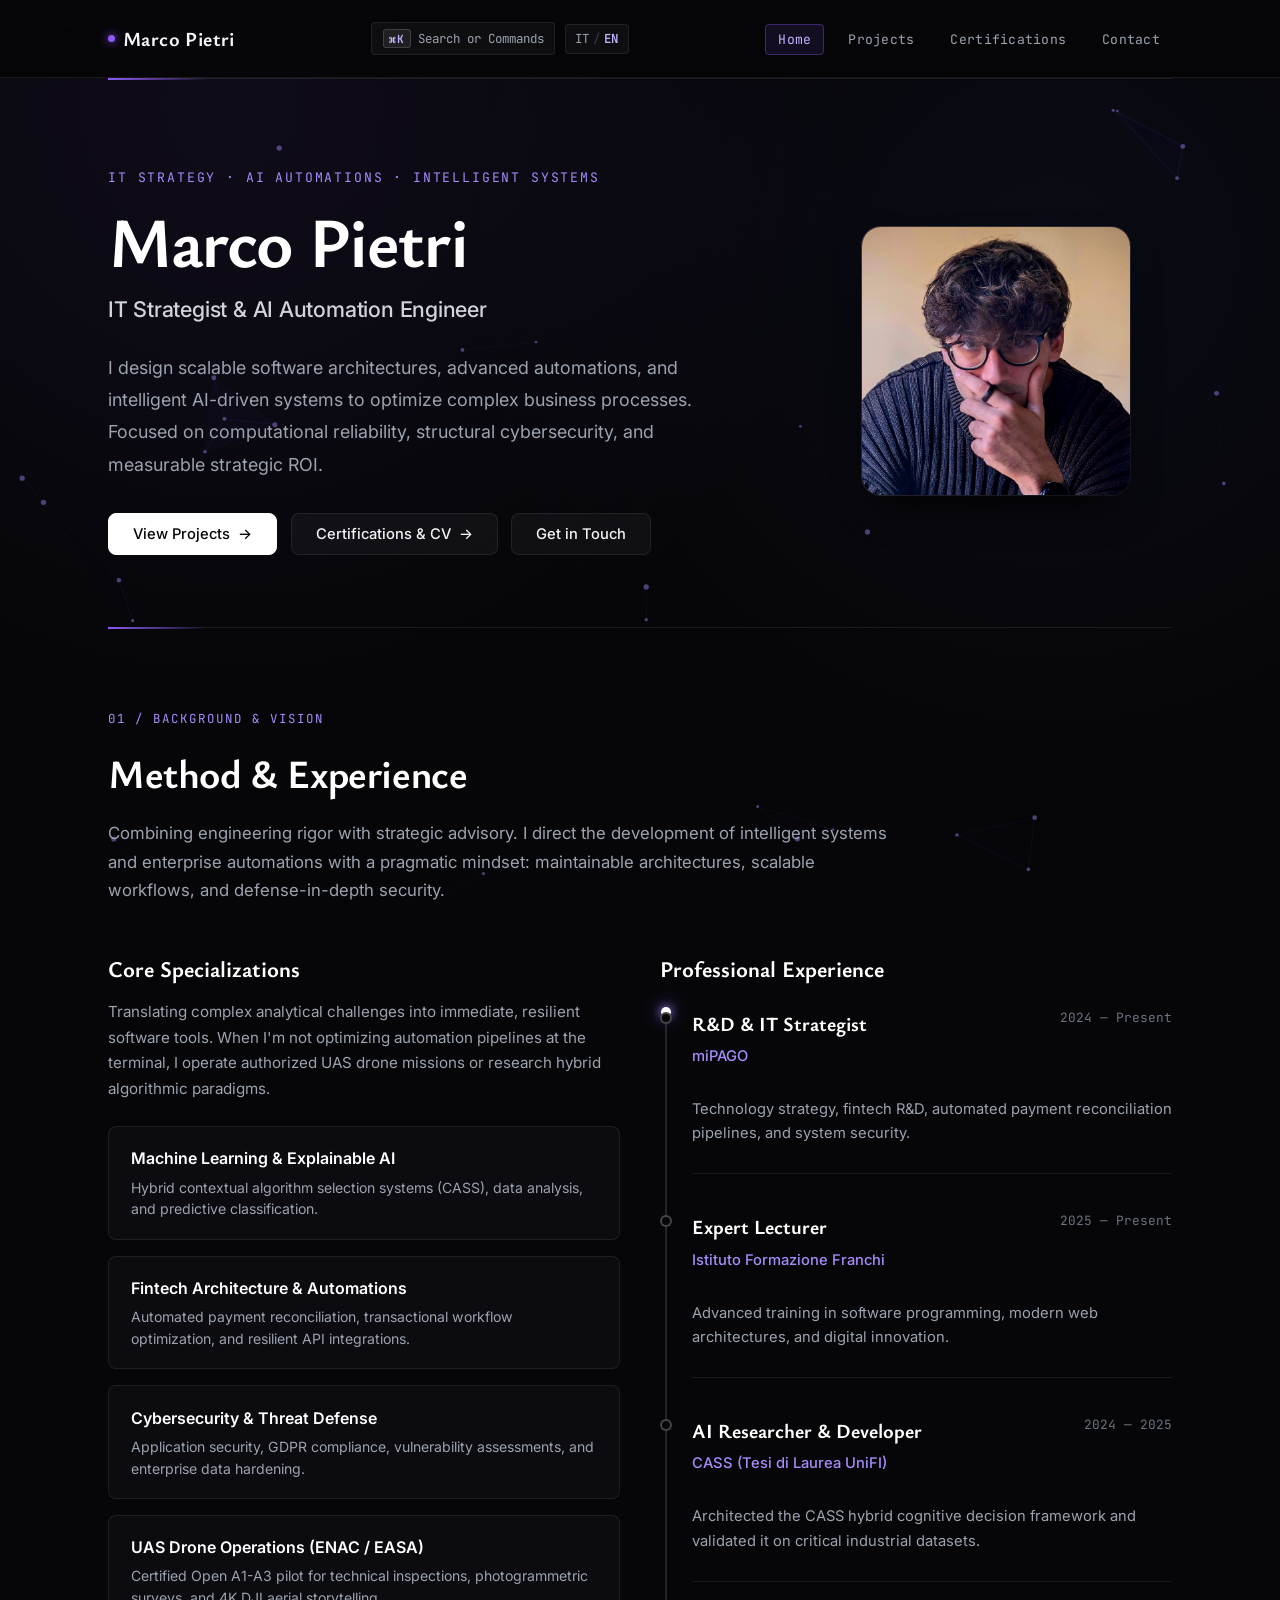
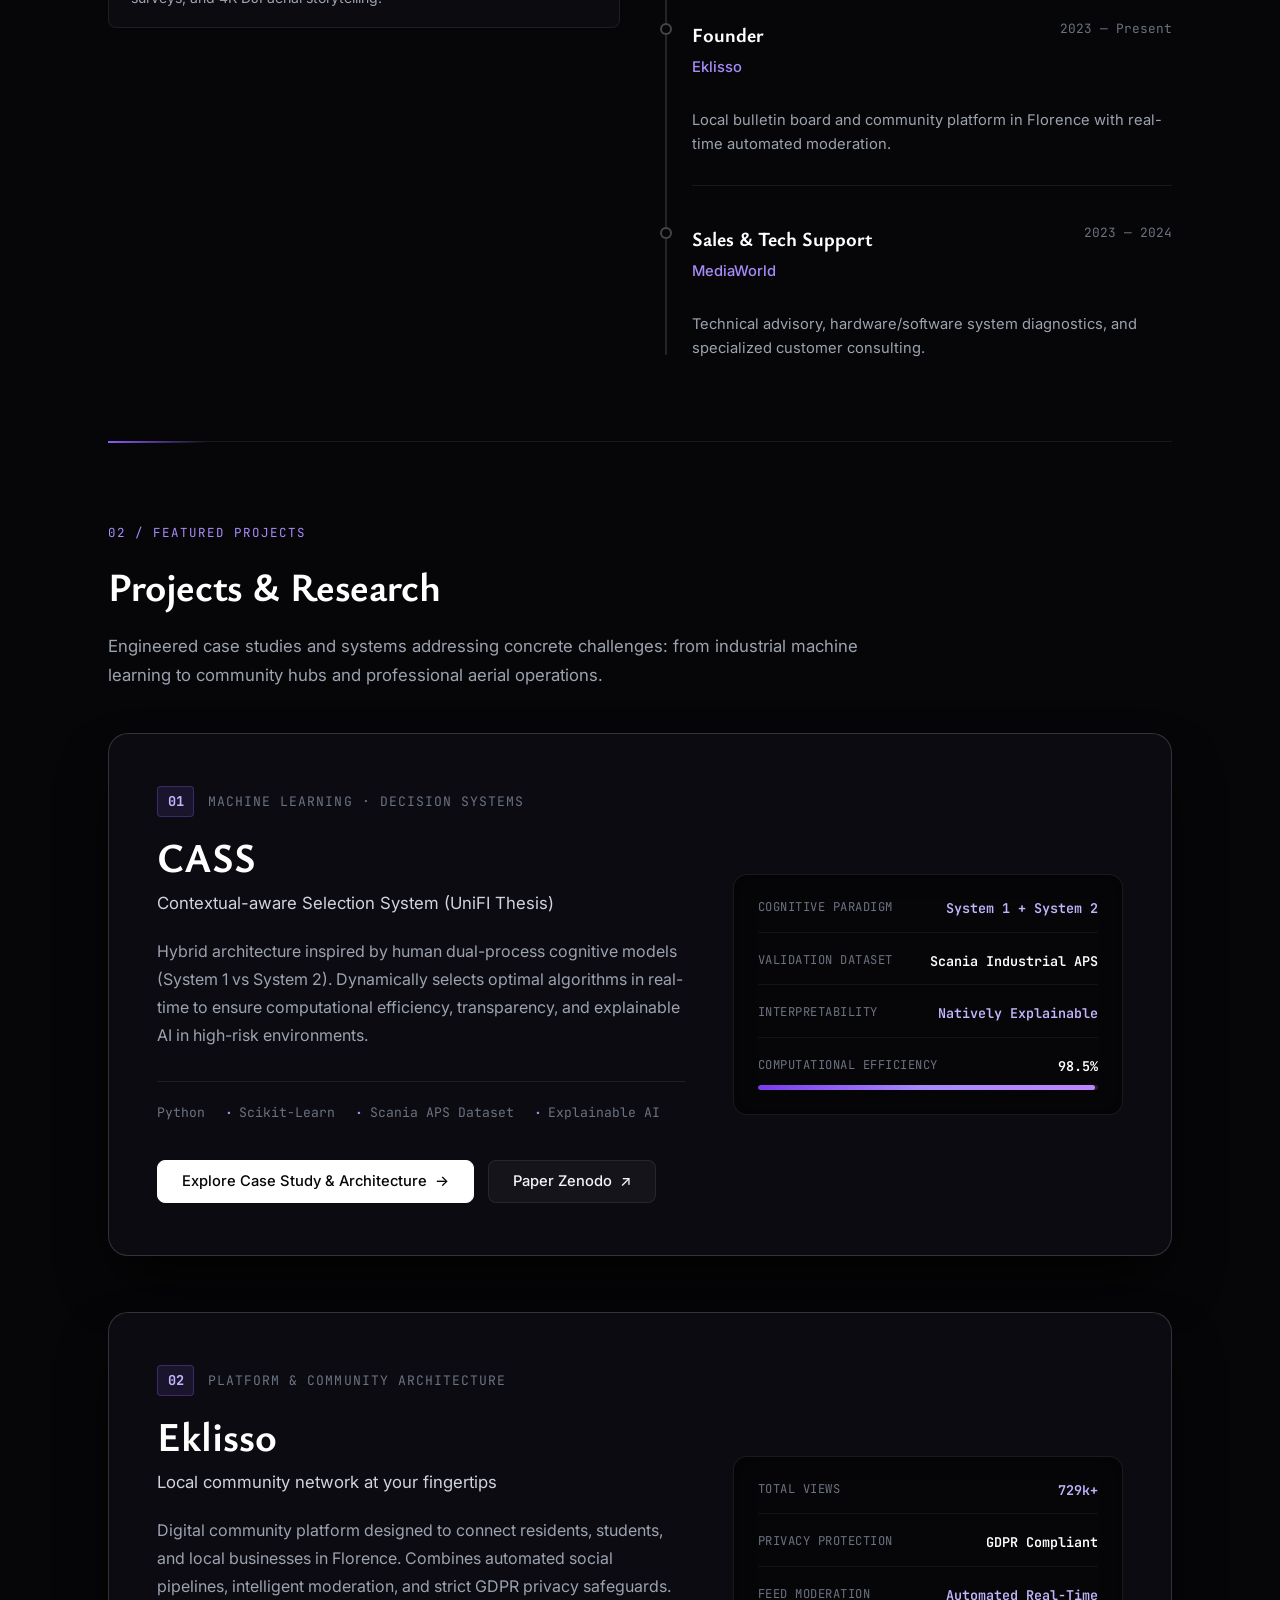
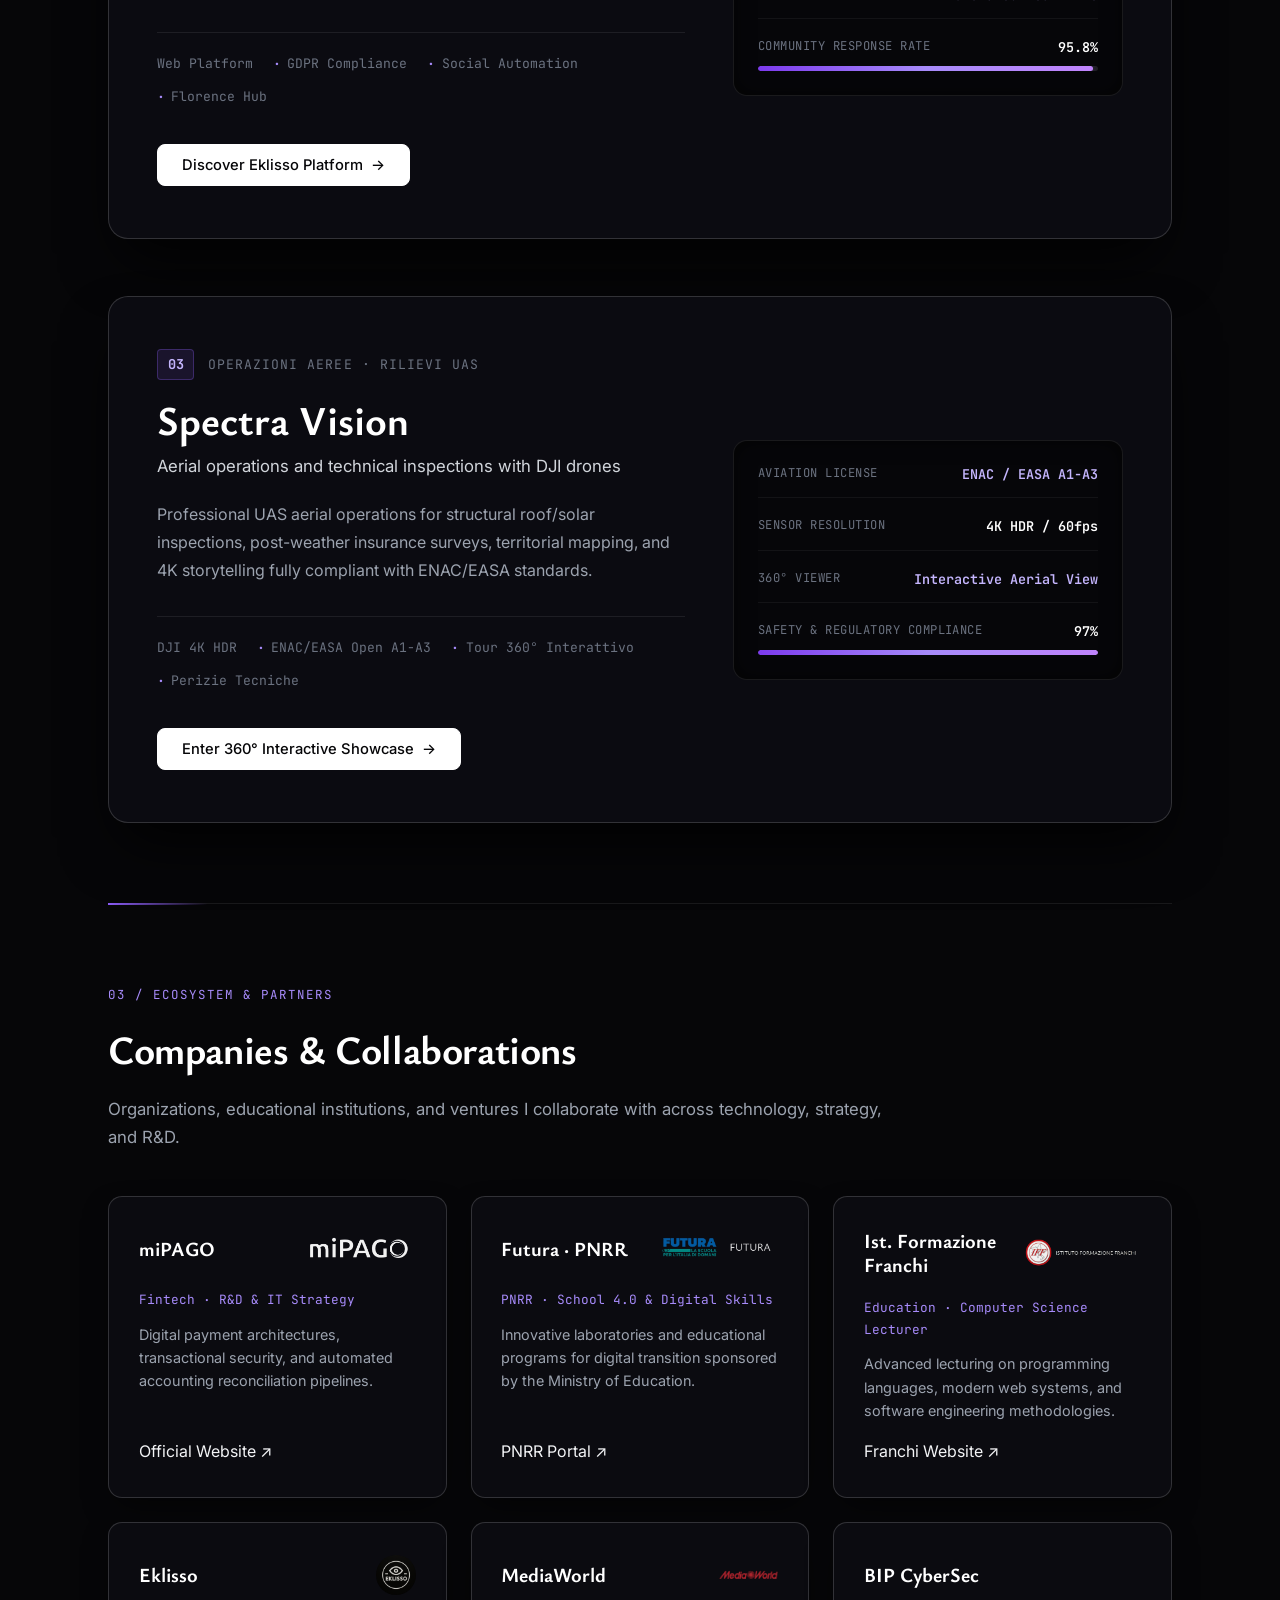
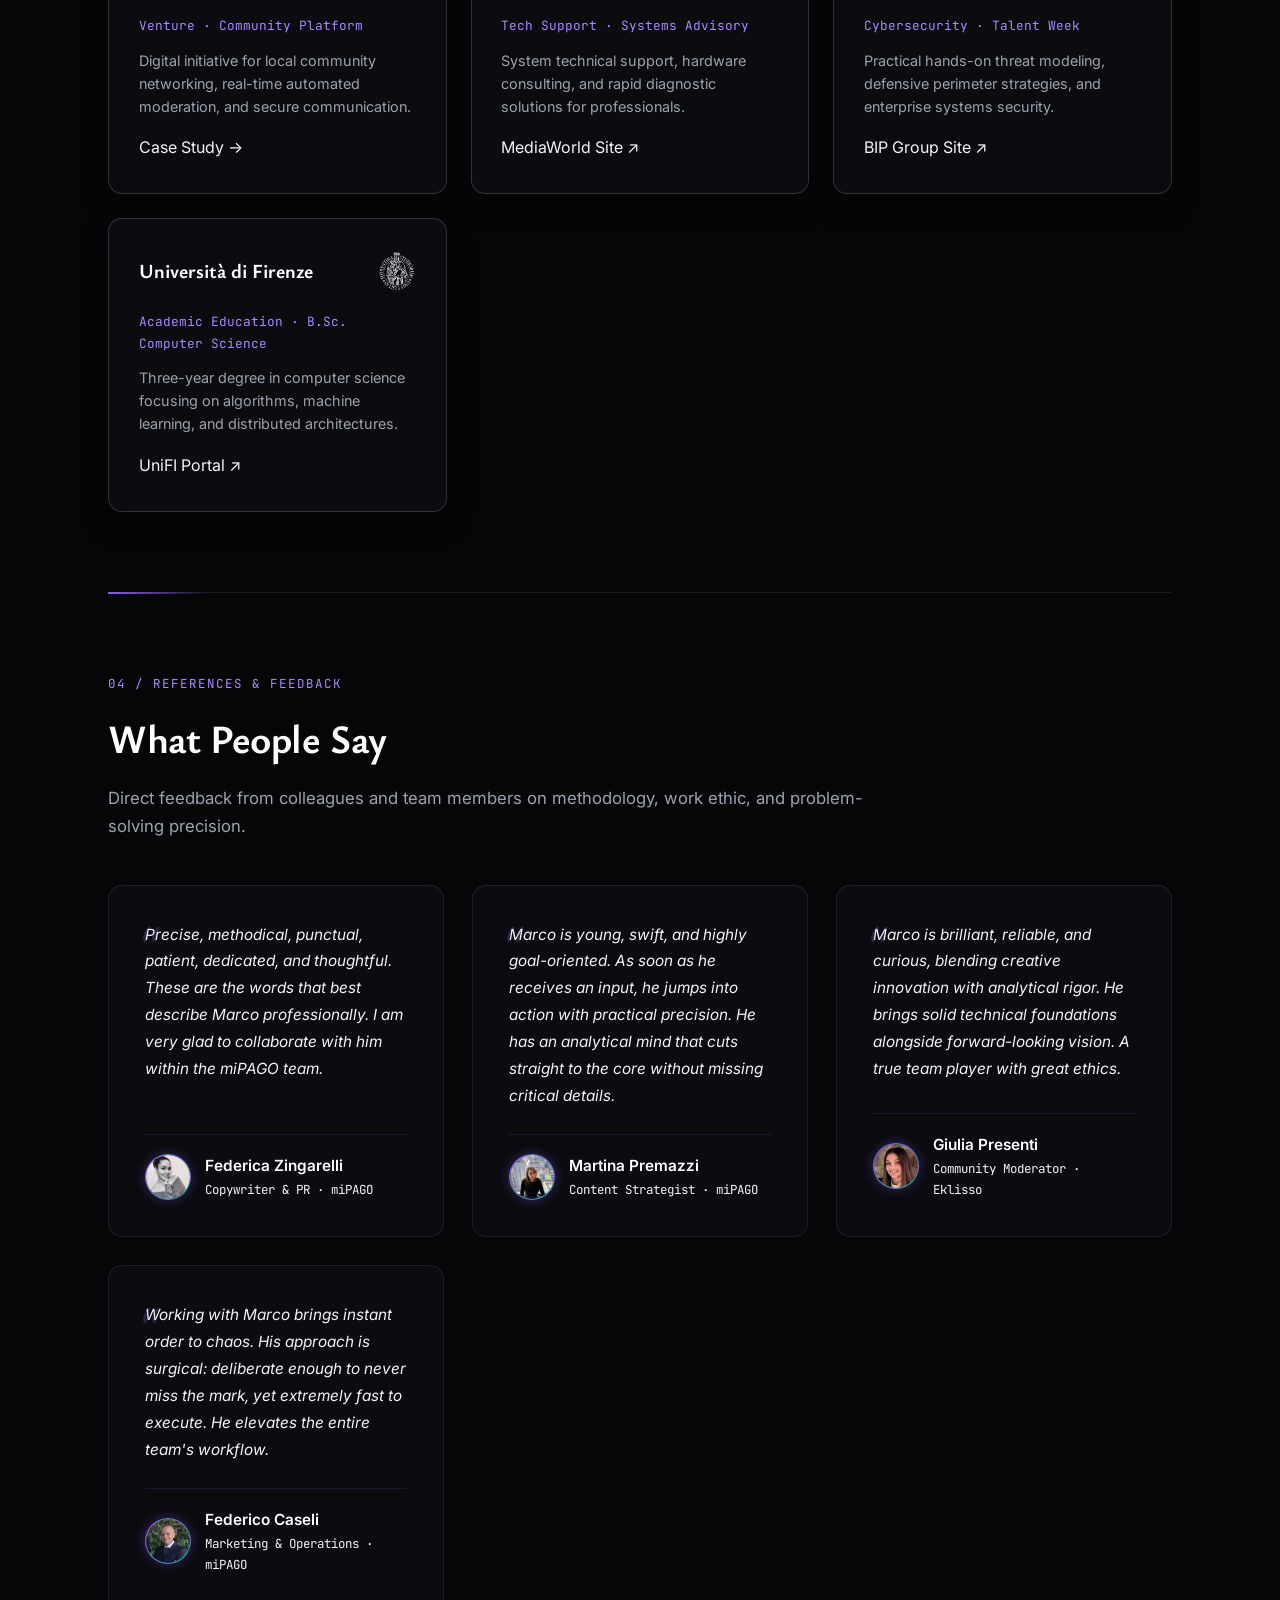
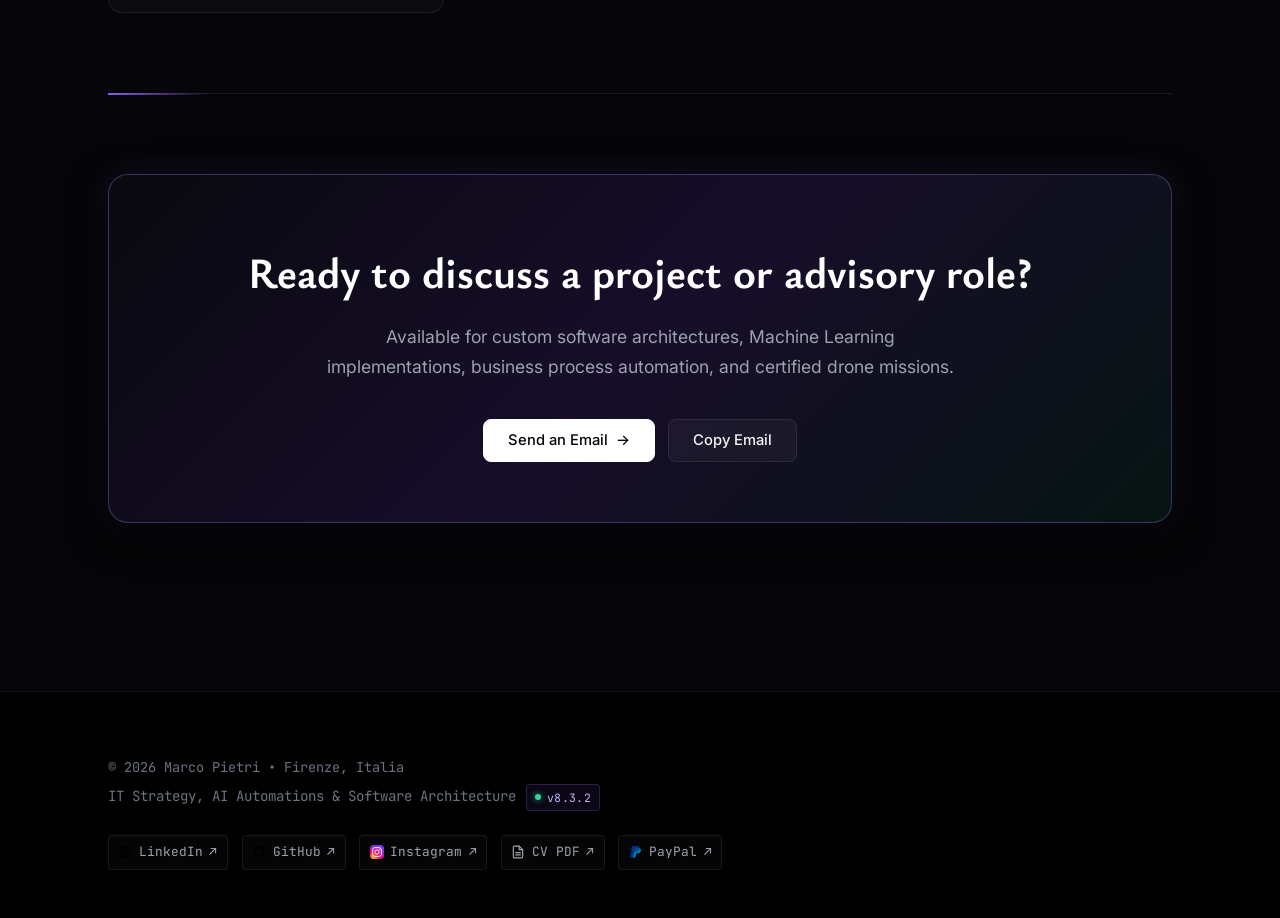
==== commit 8f5c7aff: "V8.3.2 | Ottimizzazione SEO Immagini, Video e Semantic FAQ Inserimento Dati Strutturati ImageObject " ====
--- a/index.html
+++ b/index.html
@@ -42,7 +42,7 @@
   <link href="https://fonts.googleapis.com/css2?family=Inter:wght@300;400;500;600;700&family=JetBrains+Mono:wght@400;500;600&family=Ysabeau+Office:ital,wght@0,400..900;1,400..900&display=swap" rel="stylesheet">
 
   <!-- Shared Stylesheet (Bespoke Editorial Edition) -->
-  <link rel="stylesheet" href="/assets/css/style.css?v=8.3.1">
+  <link rel="stylesheet" href="/assets/css/style.css?v=8.3.2">
 
   <!-- Schema.org Knowledge Graph / Entity Spine (GEO & Semantic Disambiguation) -->
   <script type="application/ld+json">
@@ -54,7 +54,7 @@
         "@id": "https://marcopietri.com/#website",
         "url": "https://marcopietri.com/",
         "name": "Marco Pietri — Official Website",
-        "version": "8.3.1",
+        "version": "8.3.2",
         "dateModified": "2026-09-27T12:00:00+02:00",
         "publisher": {
           "@id": "https://marcopietri.com/#person"
@@ -66,7 +66,7 @@
         "@id": "https://marcopietri.com/#webpage",
         "url": "https://marcopietri.com/",
         "name": "Marco Pietri — IT Strategist & AI Automation Engineer",
-        "version": "8.3.1",
+        "version": "8.3.2",
         "dateModified": "2026-09-27T12:00:00+02:00",
         "isPartOf": {
           "@id": "https://marcopietri.com/#website"
@@ -86,7 +86,9 @@
         "name": "Marco Pietri",
         "givenName": "Marco",
         "familyName": "Pietri",
-        "image": "https://marcopietri.com/assets/images/marco-pietri.jpg",
+        "image": {
+          "@id": "https://marcopietri.com/#primaryimage"
+        },
         "url": "https://marcopietri.com/",
         "email": "mpietri82@gmail.com",
         "jobTitle": "IT Strategist & AI Automation Engineer",
@@ -181,6 +183,41 @@
             }
           ]
         }
+      },
+      {
+        "@type": "ImageObject",
+        "@id": "https://marcopietri.com/#primaryimage",
+        "inLanguage": "it",
+        "url": "https://marcopietri.com/assets/images/marco-pietri.jpg",
+        "contentUrl": "https://marcopietri.com/assets/images/marco-pietri.jpg",
+        "caption": "Marco Pietri — IT Strategist & AI Automation Engineer a Firenze",
+        "name": "Ritratto professionale di Marco Pietri",
+        "description": "Foto profilo ufficiale di Marco Pietri, Ingegnere specializzato in automazioni AI e IT Strategy.",
+        "creator": {
+          "@id": "https://marcopietri.com/#person"
+        }
+      },
+      {
+        "@type": "FAQPage",
+        "@id": "https://marcopietri.com/#faq",
+        "mainEntity": [
+          {
+            "@type": "Question",
+            "name": "Chi è Marco Pietri?",
+            "acceptedAnswer": {
+              "@type": "Answer",
+              "text": "Marco Pietri è un IT Strategist e AI Automation Engineer basato a Firenze. Si occupa di progettare architetture software scalabili, sistemi decisionali basati su Machine Learning e infrastrutture Fintech (come l'architettura contactless per miPAGO)."
+            }
+          },
+          {
+            "@type": "Question",
+            "name": "Di cosa si occupa un IT Strategist / AI Engineer?",
+            "acceptedAnswer": {
+              "@type": "Answer",
+              "text": "Un IT Strategist analizza i processi aziendali per abbattere il debito tecnico e automatizzare flussi complessi. Nel campo dell'Intelligenza Artificiale, sviluppa pipeline RAG, agenti autonomi integrati con ERP/CRM aziendali e modelli predittivi."
+            }
+          }
+        ]
       }
     ]
   }
@@ -752,7 +789,7 @@
         <p>&copy; 2026 Marco Pietri &bull; Firenze, Italia</p>
         <p class="footer-sub-line">
           <span data-i18n="footer_sub">IT Strategy, AI Automations &amp; Software Architecture</span>
-          <span class="footer-version-tag" title="Versione Corrente Build (Clicca per Easter Egg)"><span class="footer-version-dot"></span>v8.3.1</span>
+          <span class="footer-version-tag" title="Versione Corrente Build (Clicca per Easter Egg)"><span class="footer-version-dot"></span>v8.3.2</span>
         </p>
       </div>
       <div class="footer-social-bar">
@@ -781,6 +818,6 @@
   </footer>
 
   <!-- Native JavaScript -->
-  <script src="/assets/js/main.js?v=8.3.1"></script>
+  <script src="/assets/js/main.js?v=8.3.2"></script>
 </body>
 </html>
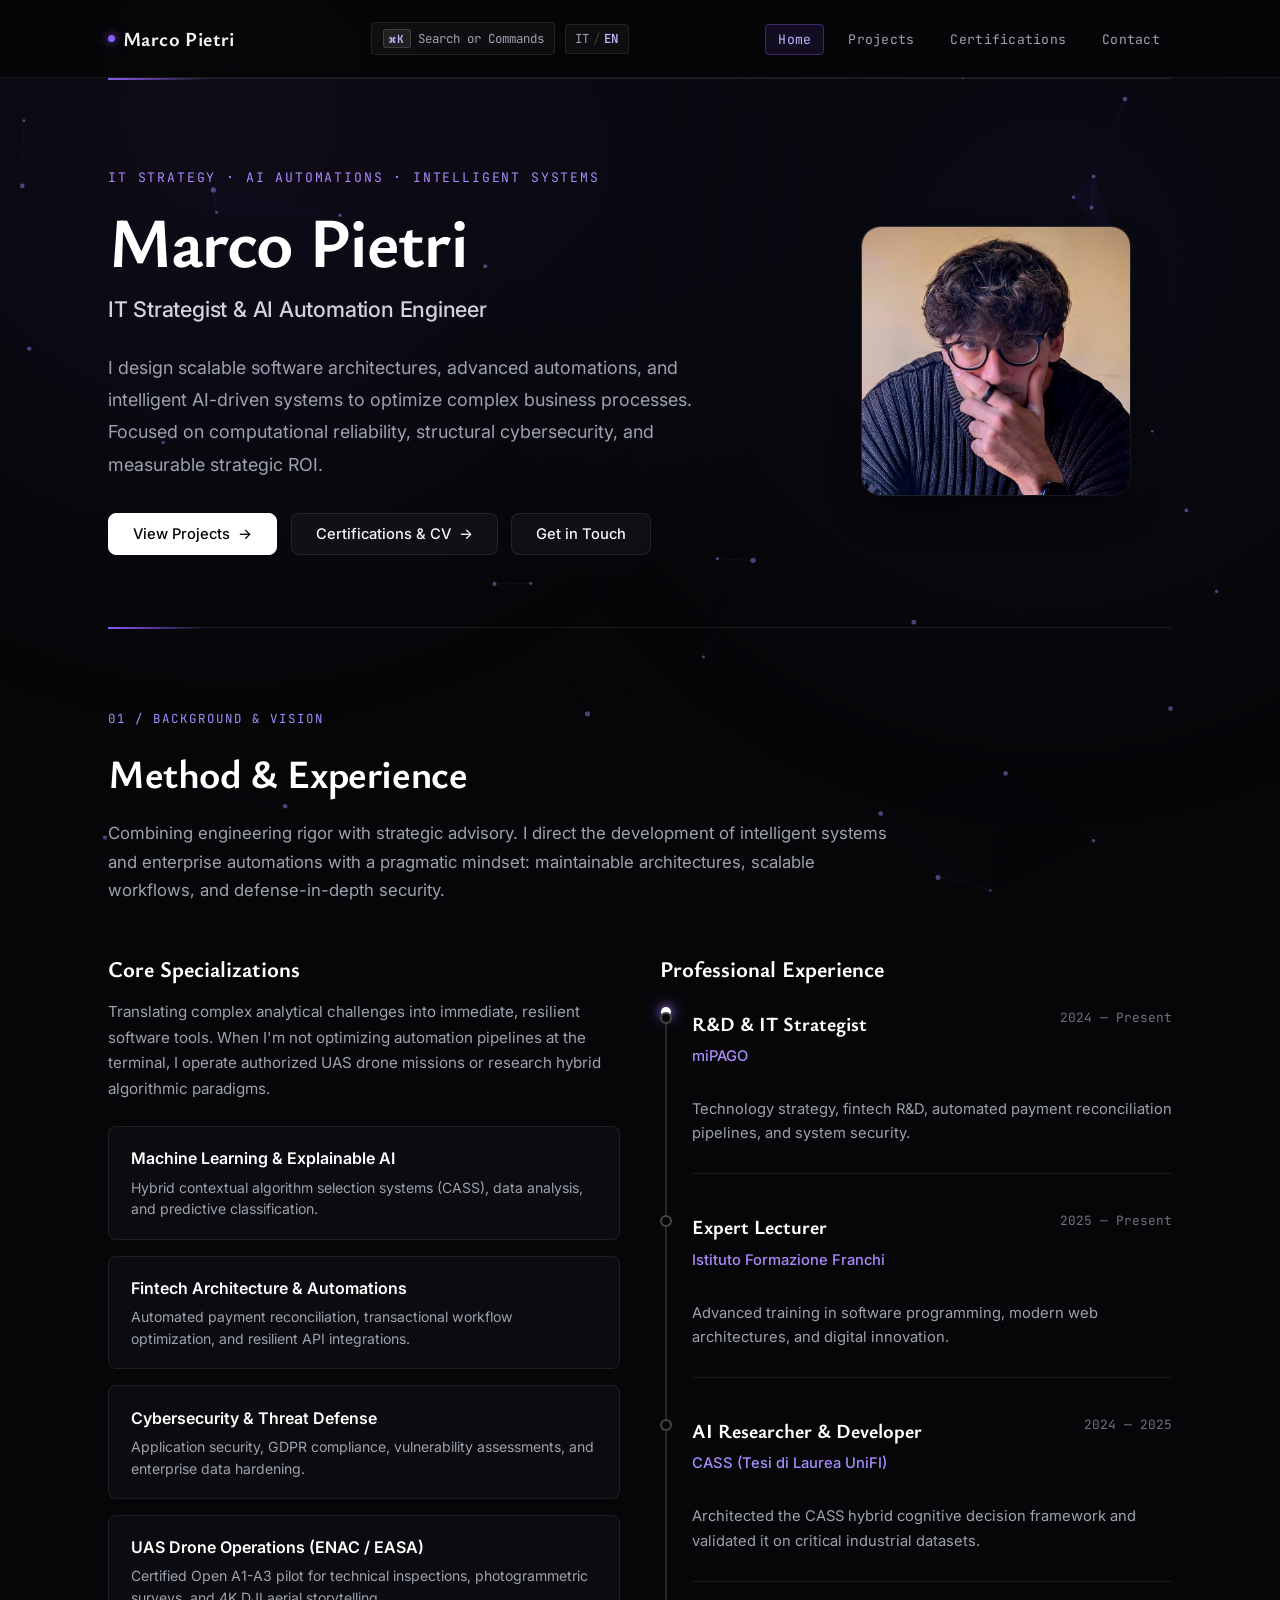
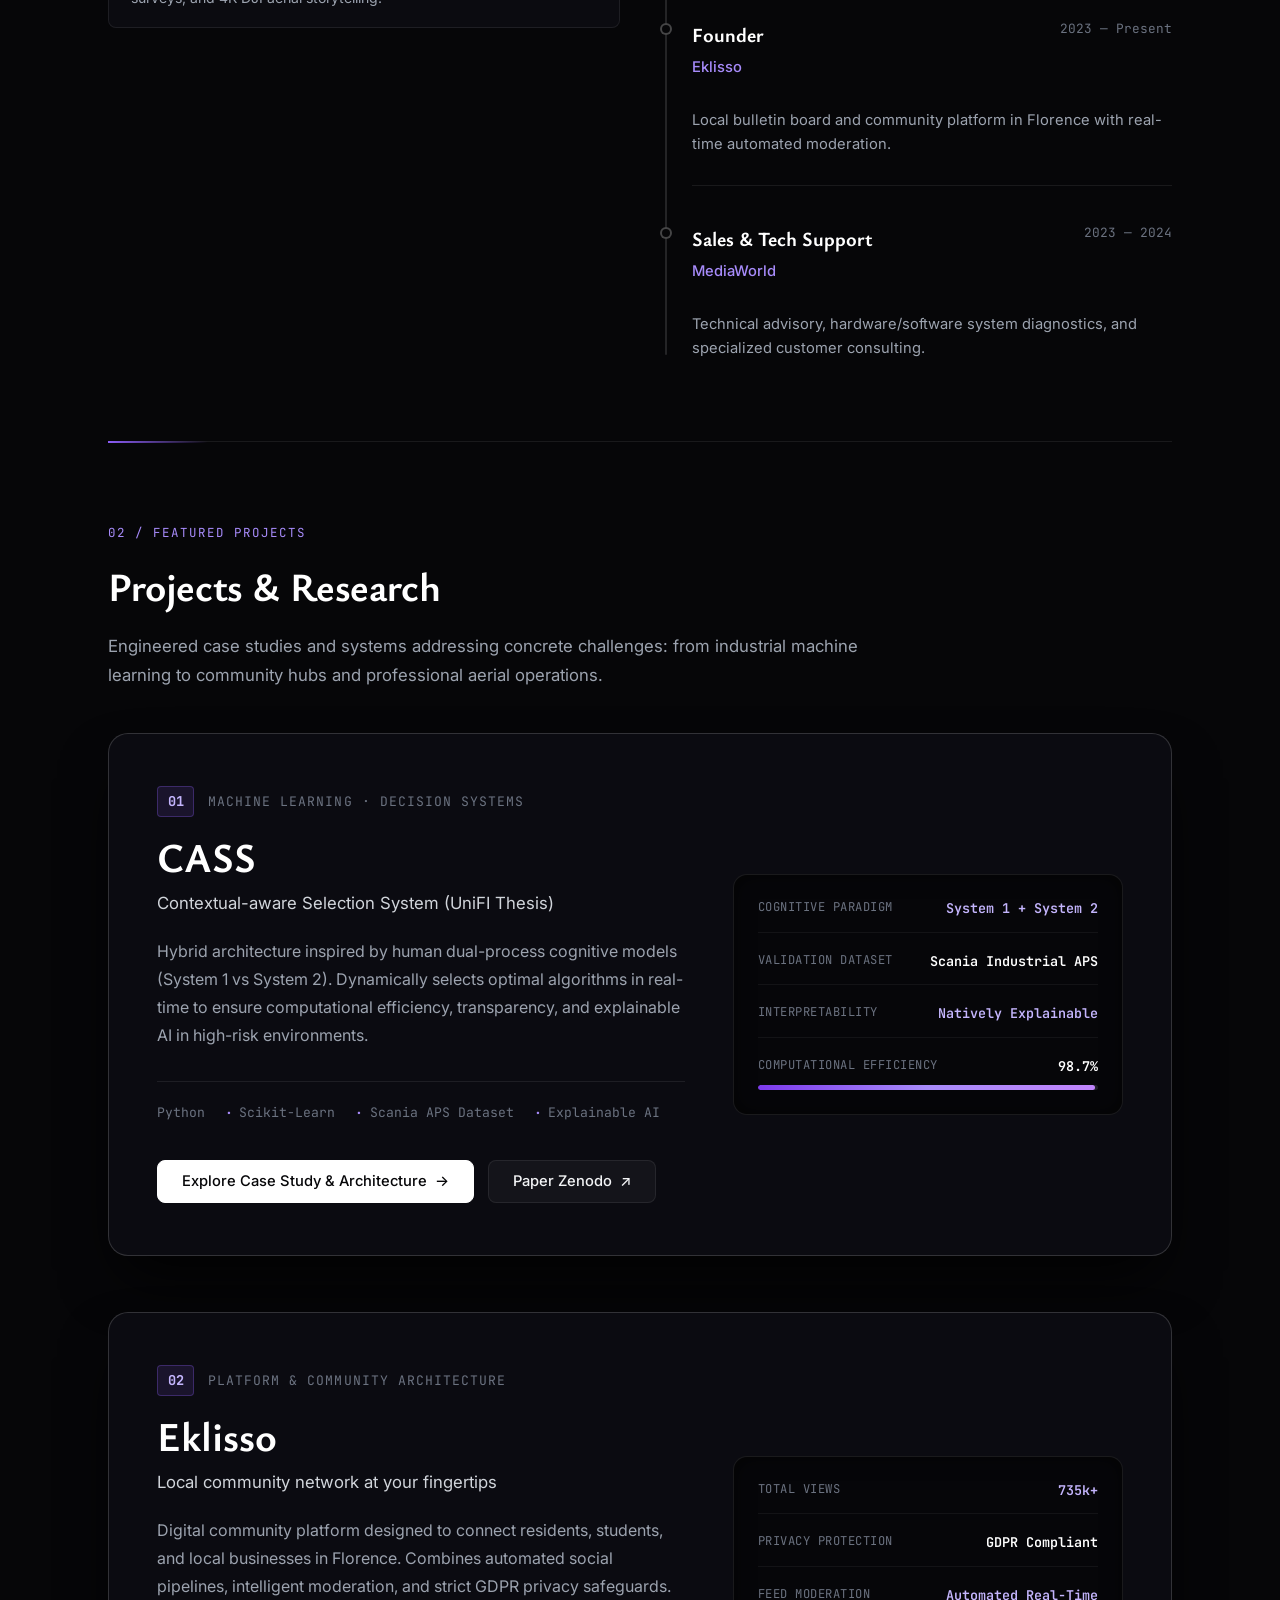
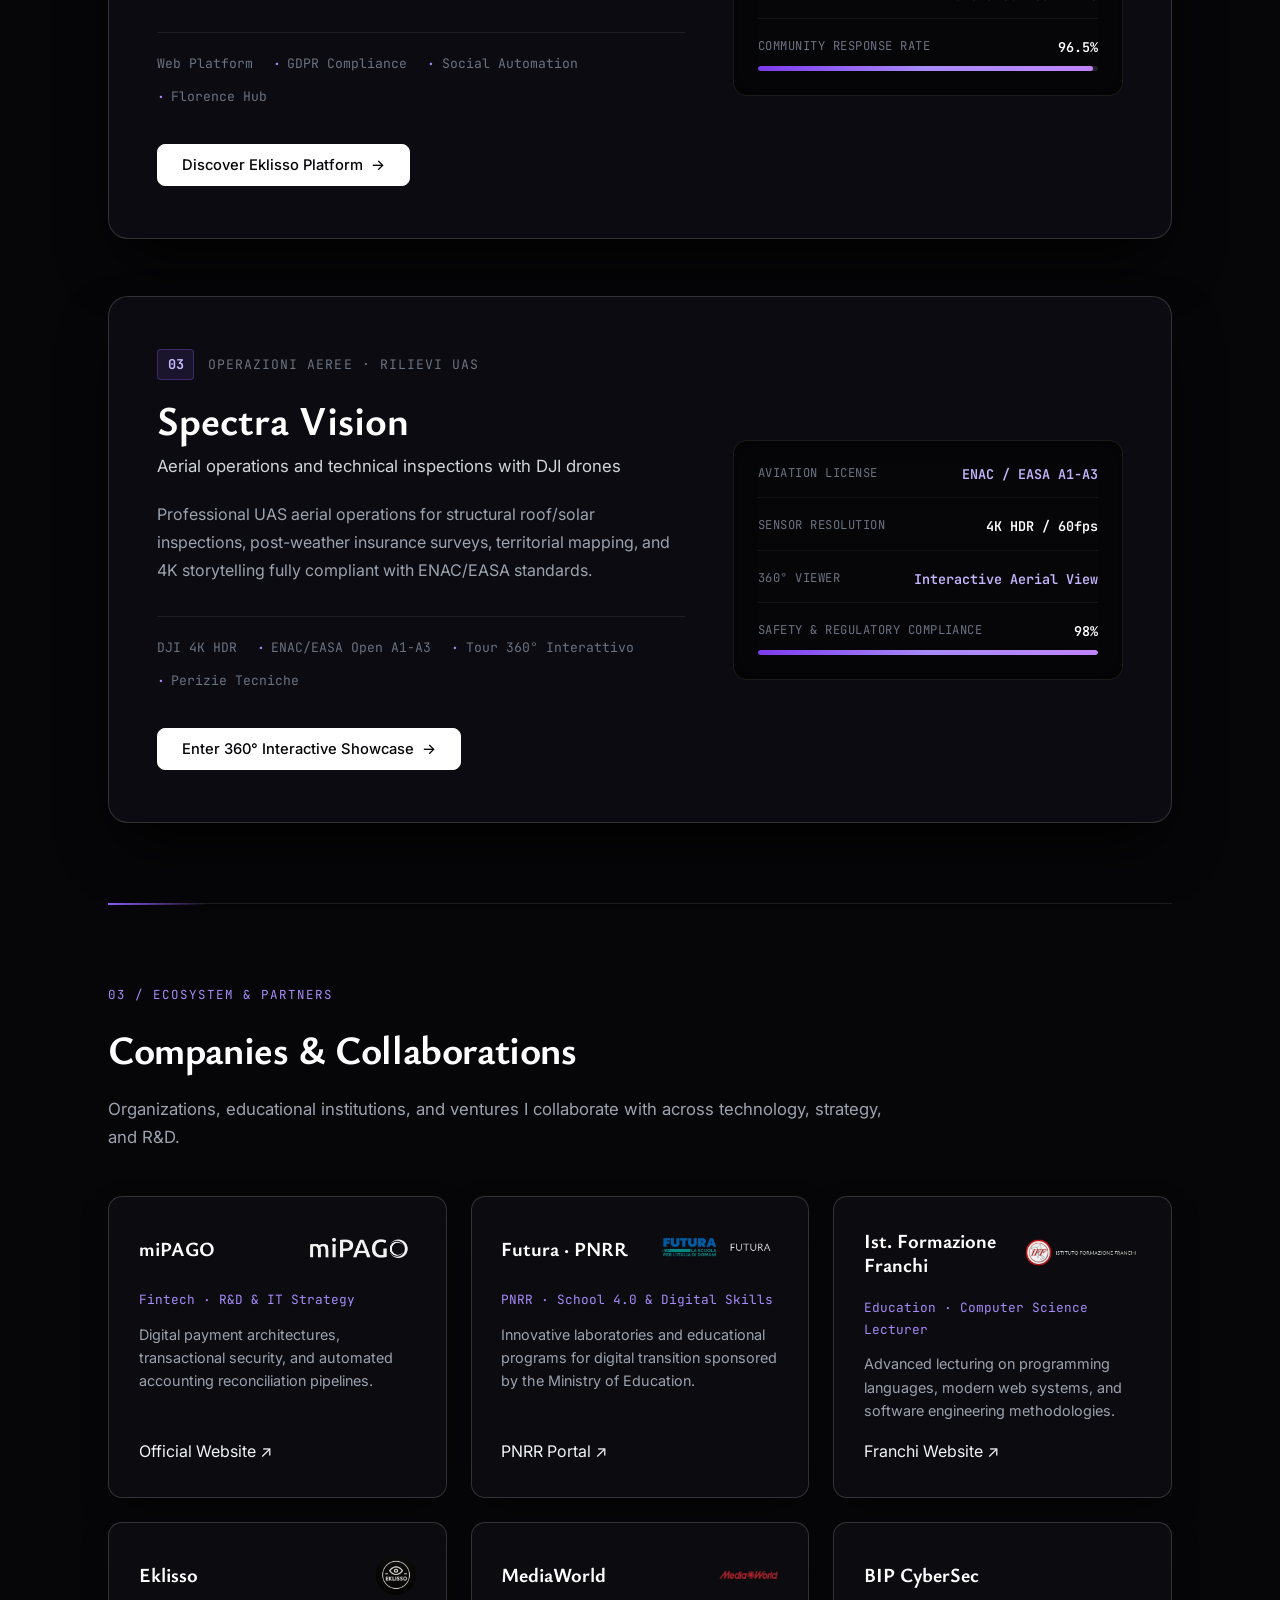
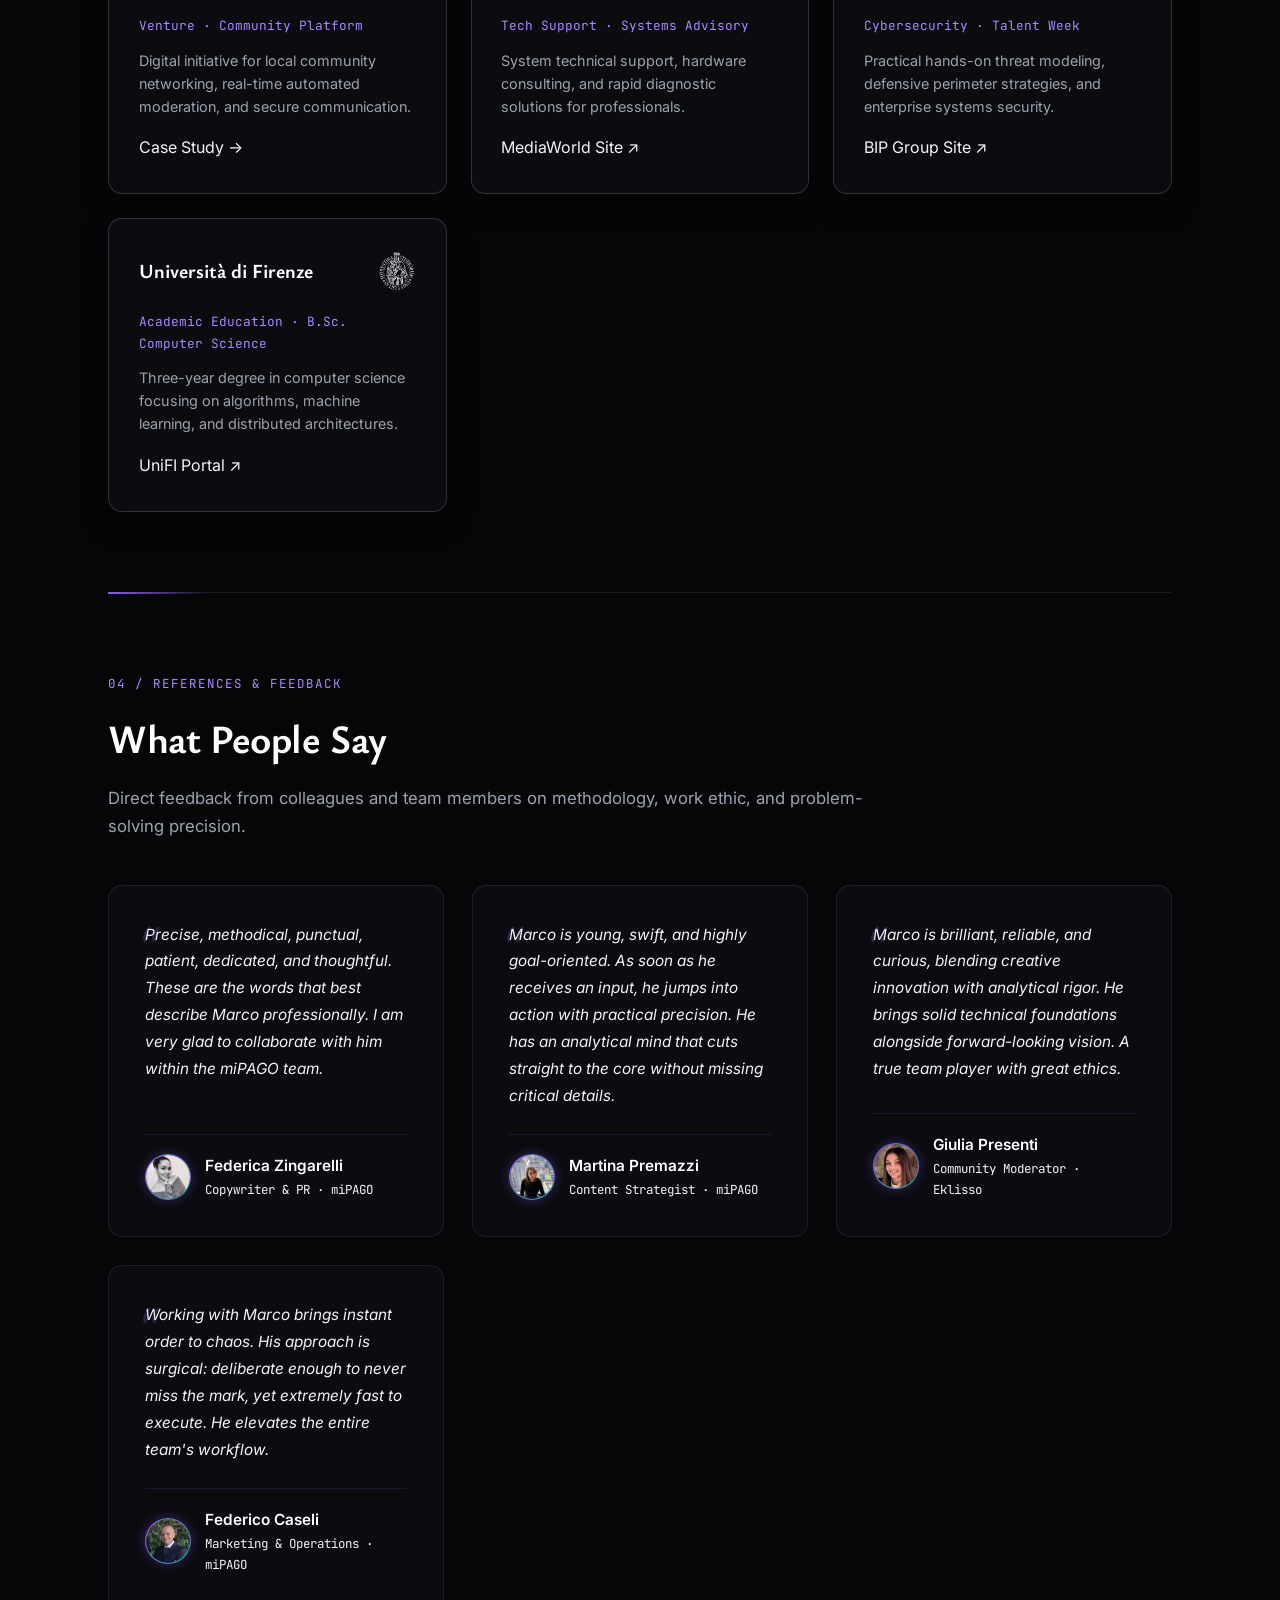
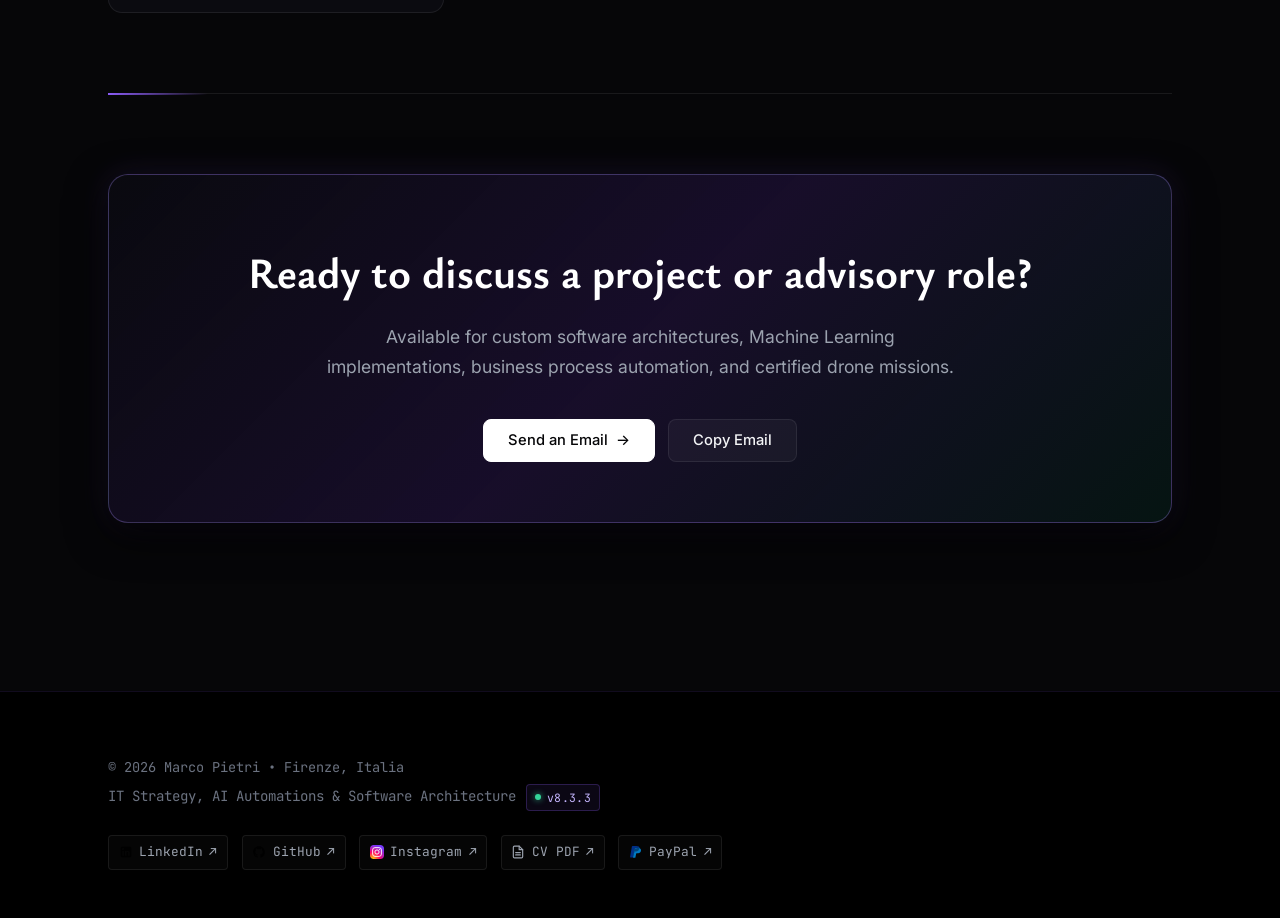
==== commit 27021c67: "V8.3.3 | Risoluzione problemi metadati ImageObject JSON-LD (Search Console) - Aggiunti campi creditT" ====
--- a/index.html
+++ b/index.html
@@ -42,7 +42,7 @@
   <link href="https://fonts.googleapis.com/css2?family=Inter:wght@300;400;500;600;700&family=JetBrains+Mono:wght@400;500;600&family=Ysabeau+Office:ital,wght@0,400..900;1,400..900&display=swap" rel="stylesheet">
 
   <!-- Shared Stylesheet (Bespoke Editorial Edition) -->
-  <link rel="stylesheet" href="/assets/css/style.css?v=8.3.2">
+  <link rel="stylesheet" href="/assets/css/style.css?v=8.3.3">
 
   <!-- Schema.org Knowledge Graph / Entity Spine (GEO & Semantic Disambiguation) -->
   <script type="application/ld+json">
@@ -54,8 +54,8 @@
         "@id": "https://marcopietri.com/#website",
         "url": "https://marcopietri.com/",
         "name": "Marco Pietri — Official Website",
-        "version": "8.3.2",
-        "dateModified": "2026-09-27T12:00:00+02:00",
+        "version": "8.3.3",
+        "dateModified": "2026-09-28T12:00:00+02:00",
         "publisher": {
           "@id": "https://marcopietri.com/#person"
         },
@@ -66,8 +66,8 @@
         "@id": "https://marcopietri.com/#webpage",
         "url": "https://marcopietri.com/",
         "name": "Marco Pietri — IT Strategist & AI Automation Engineer",
-        "version": "8.3.2",
-        "dateModified": "2026-09-27T12:00:00+02:00",
+        "version": "8.3.3",
+        "dateModified": "2026-09-28T12:00:00+02:00",
         "isPartOf": {
           "@id": "https://marcopietri.com/#website"
         },
@@ -193,6 +193,10 @@
         "caption": "Marco Pietri — IT Strategist & AI Automation Engineer a Firenze",
         "name": "Ritratto professionale di Marco Pietri",
         "description": "Foto profilo ufficiale di Marco Pietri, Ingegnere specializzato in automazioni AI e IT Strategy.",
+        "creditText": "Marco Pietri",
+        "license": "https://creativecommons.org/licenses/by-nc-nd/4.0/",
+        "acquireLicensePage": "https://marcopietri.com/#contact",
+        "copyrightNotice": "© 2026 Marco Pietri",
         "creator": {
           "@id": "https://marcopietri.com/#person"
         }
@@ -789,7 +793,7 @@
         <p>&copy; 2026 Marco Pietri &bull; Firenze, Italia</p>
         <p class="footer-sub-line">
           <span data-i18n="footer_sub">IT Strategy, AI Automations &amp; Software Architecture</span>
-          <span class="footer-version-tag" title="Versione Corrente Build (Clicca per Easter Egg)"><span class="footer-version-dot"></span>v8.3.2</span>
+          <span class="footer-version-tag" title="Versione Corrente Build (Clicca per Easter Egg)"><span class="footer-version-dot"></span>v8.3.3</span>
         </p>
       </div>
       <div class="footer-social-bar">
@@ -818,6 +822,6 @@
   </footer>
 
   <!-- Native JavaScript -->
-  <script src="/assets/js/main.js?v=8.3.2"></script>
+  <script src="/assets/js/main.js?v=8.3.3"></script>
 </body>
 </html>
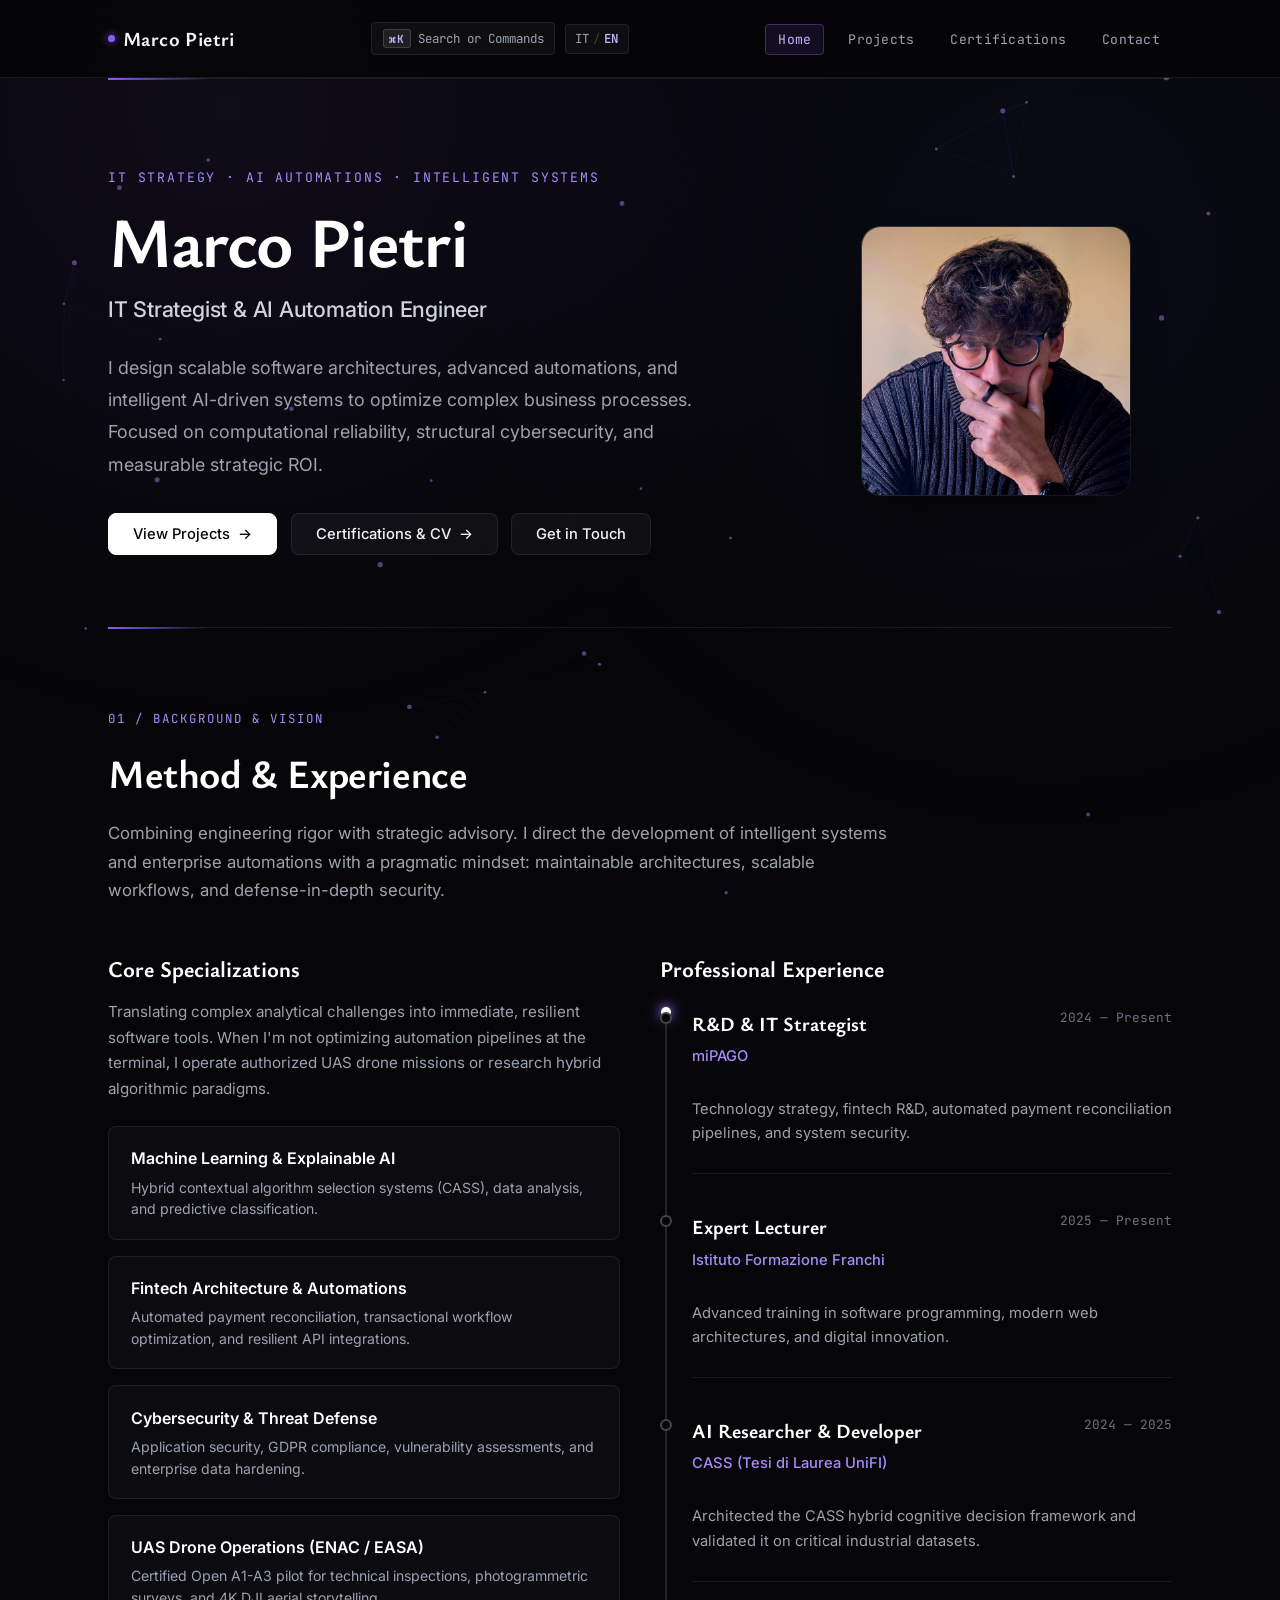
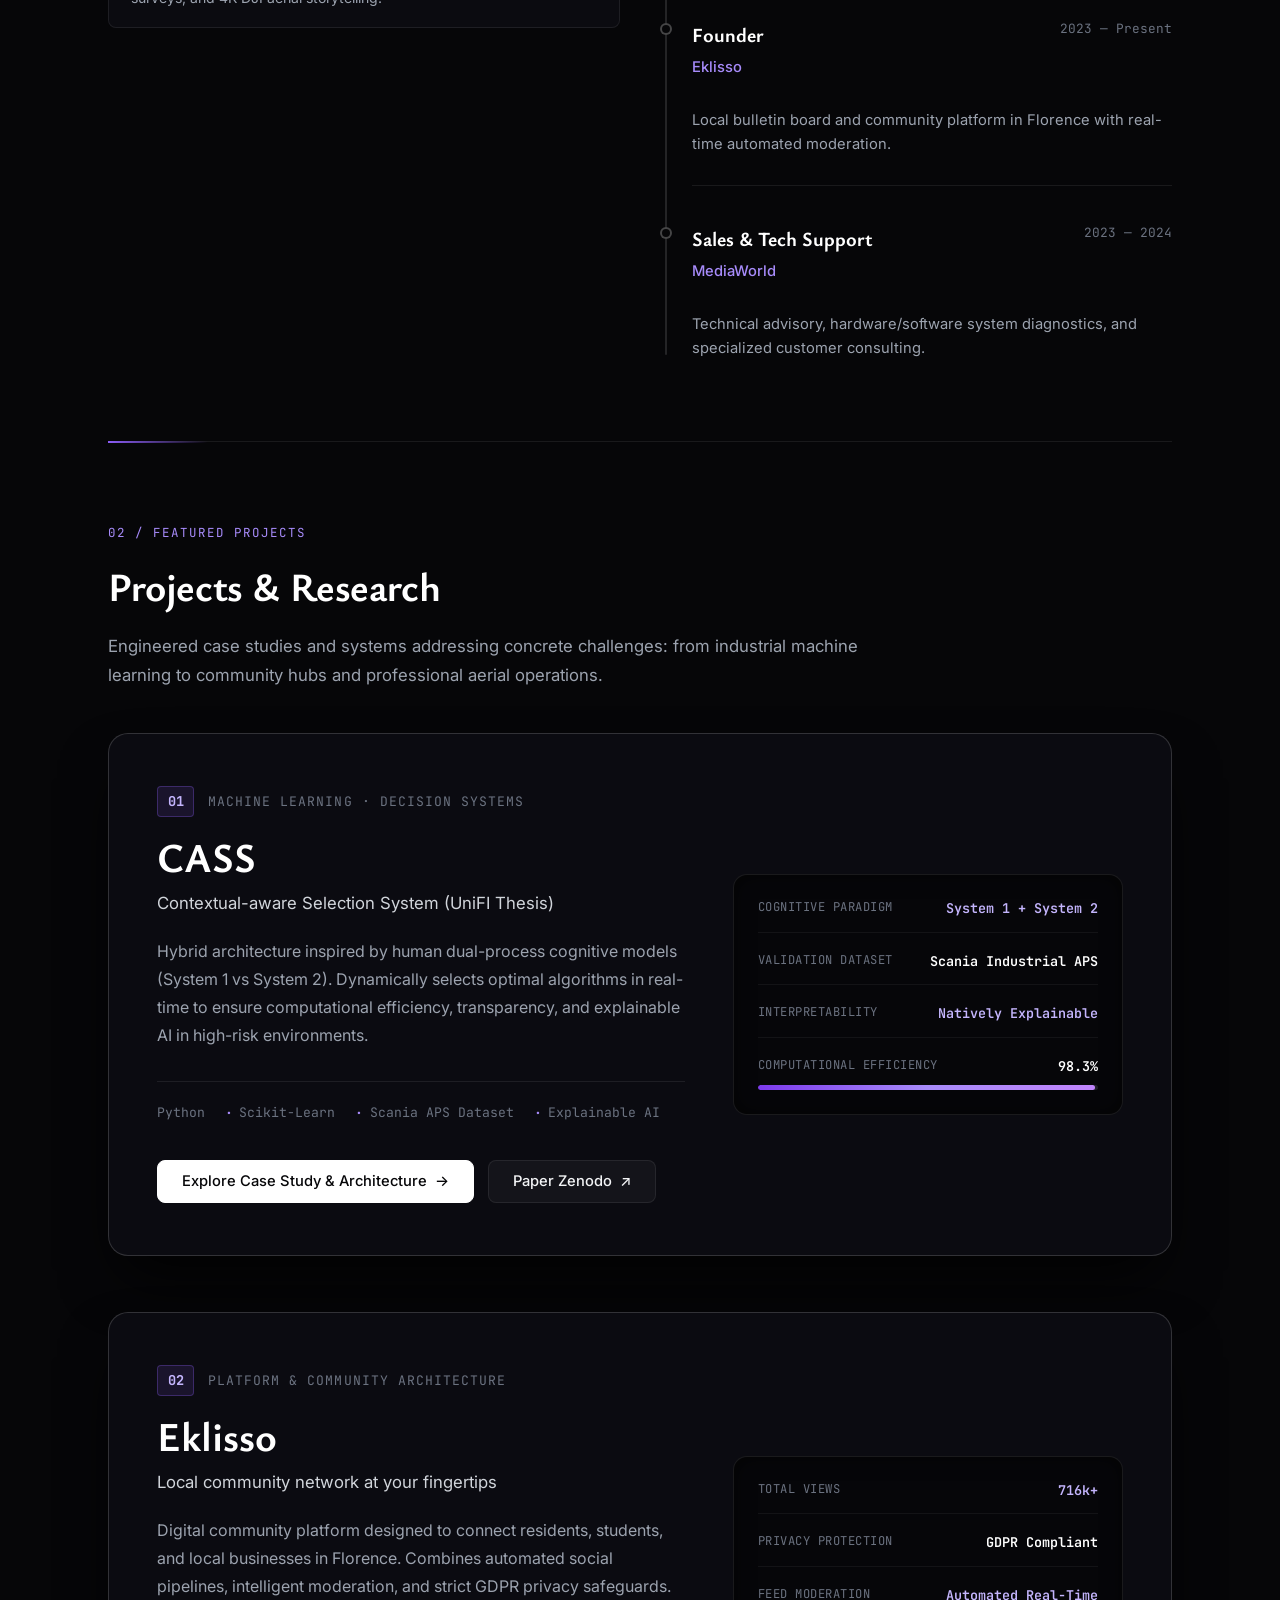
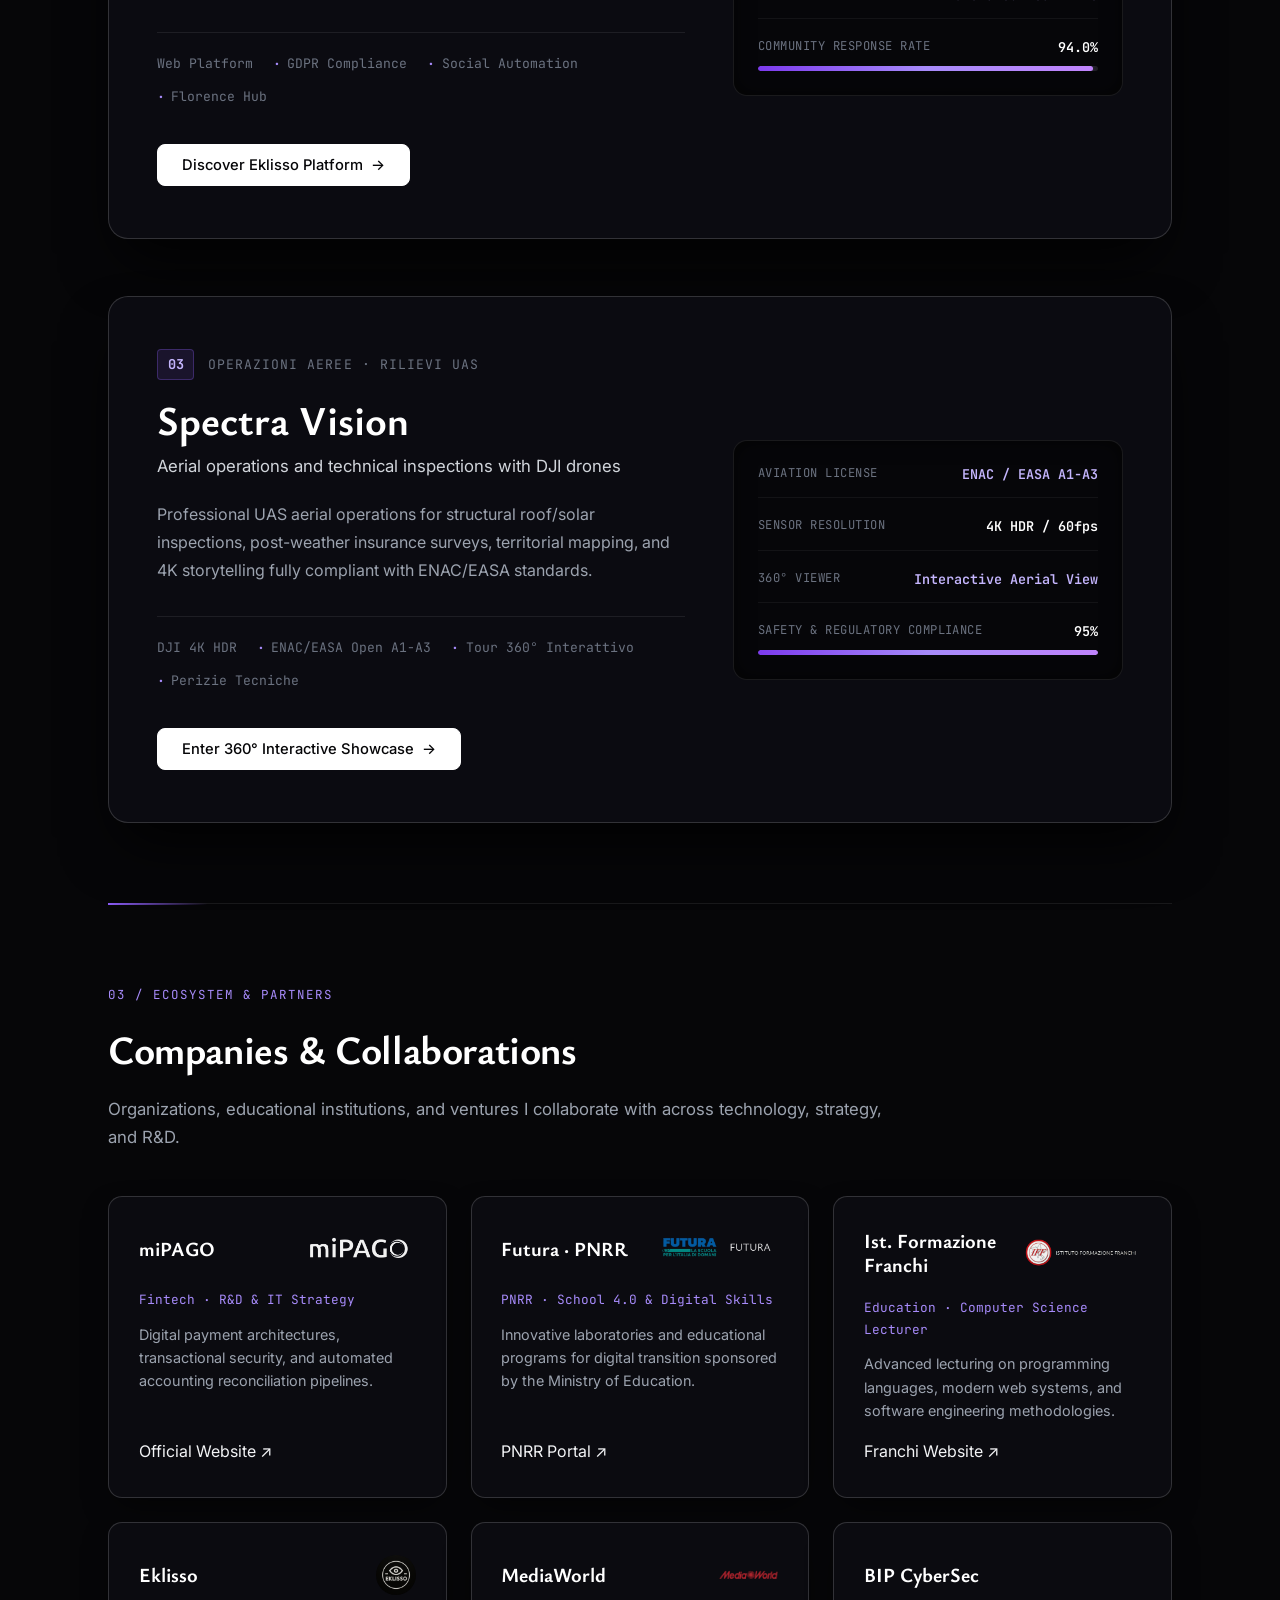
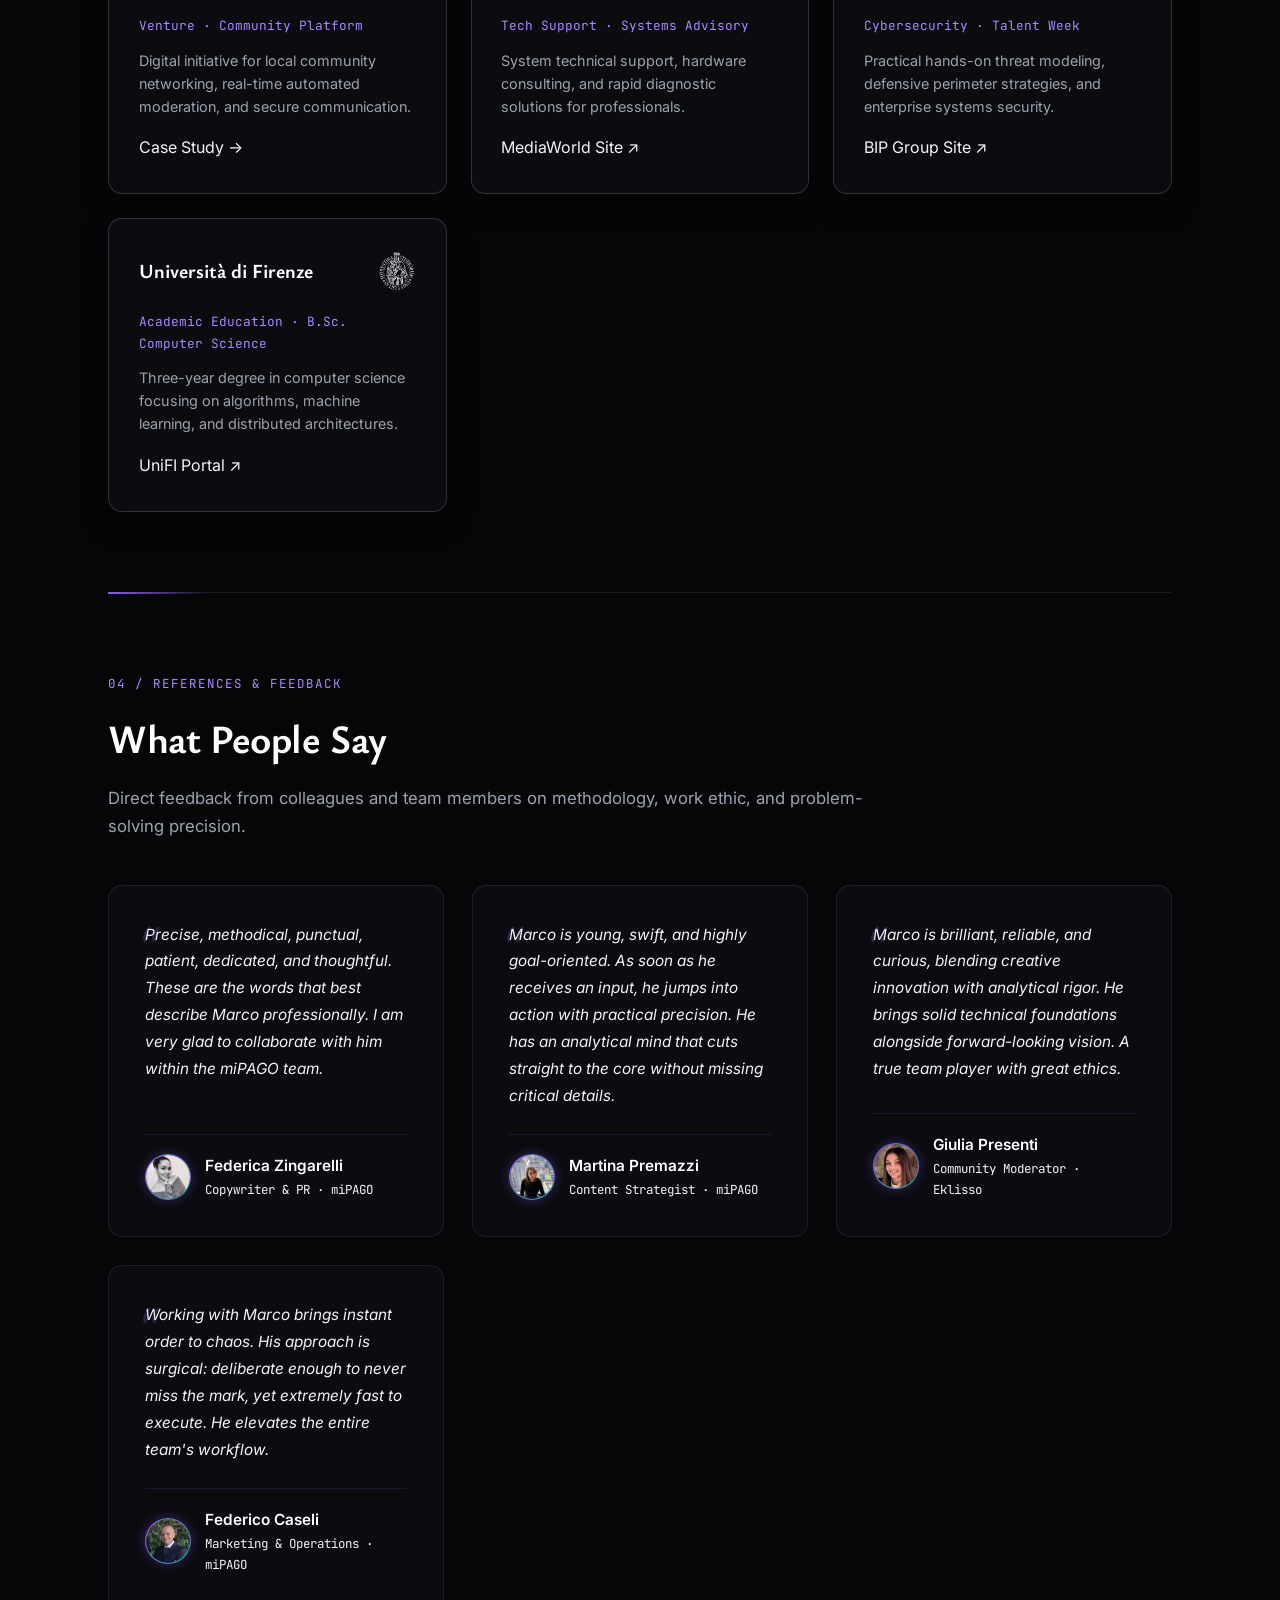
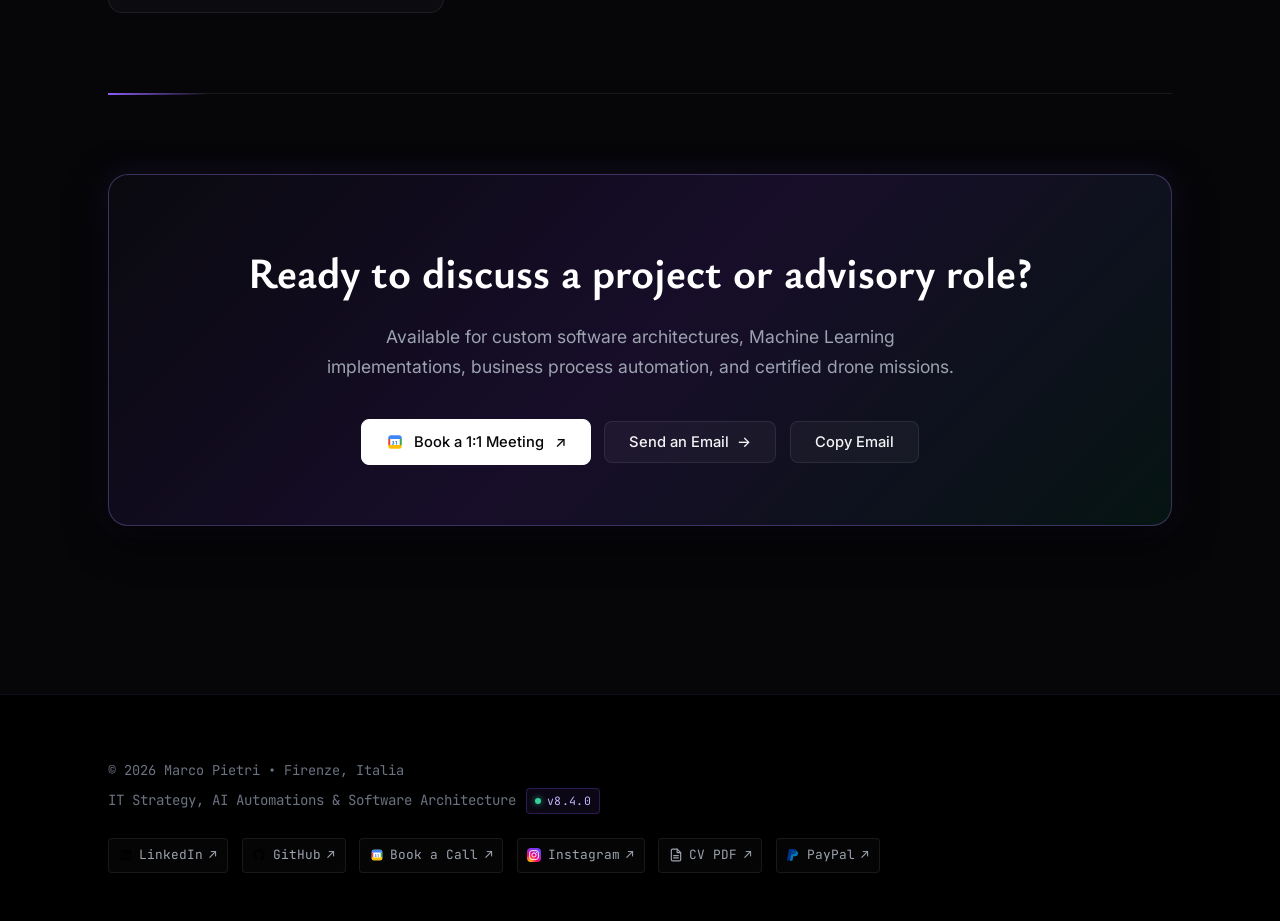
==== commit a129f50a: "v8.4.0 | Integrazione punti di prenotazione Google Calendar, icona vettoriale e sincronizzazione ver" ====
--- a/index.html
+++ b/index.html
@@ -42,7 +42,7 @@
   <link href="https://fonts.googleapis.com/css2?family=Inter:wght@300;400;500;600;700&family=JetBrains+Mono:wght@400;500;600&family=Ysabeau+Office:ital,wght@0,400..900;1,400..900&display=swap" rel="stylesheet">
 
   <!-- Shared Stylesheet (Bespoke Editorial Edition) -->
-  <link rel="stylesheet" href="/assets/css/style.css?v=8.3.3">
+  <link rel="stylesheet" href="/assets/css/style.css?v=8.4.0">
 
   <!-- Schema.org Knowledge Graph / Entity Spine (GEO & Semantic Disambiguation) -->
   <script type="application/ld+json">
@@ -54,8 +54,8 @@
         "@id": "https://marcopietri.com/#website",
         "url": "https://marcopietri.com/",
         "name": "Marco Pietri — Official Website",
-        "version": "8.3.3",
-        "dateModified": "2026-09-28T12:00:00+02:00",
+        "version": "8.4.0",
+        "dateModified": "2026-10-06T09:58:00+02:00",
         "publisher": {
           "@id": "https://marcopietri.com/#person"
         },
@@ -66,8 +66,8 @@
         "@id": "https://marcopietri.com/#webpage",
         "url": "https://marcopietri.com/",
         "name": "Marco Pietri — IT Strategist & AI Automation Engineer",
-        "version": "8.3.3",
-        "dateModified": "2026-09-28T12:00:00+02:00",
+        "version": "8.4.0",
+        "dateModified": "2026-10-06T09:58:00+02:00",
         "isPartOf": {
           "@id": "https://marcopietri.com/#website"
         },
@@ -773,8 +773,13 @@
         <p data-i18n="contact_desc">
           Disponibile per collaborazioni software, implementazioni di Machine Learning, ottimizzazione processi e missioni autorizzate con droni.
         </p>
-        <div class="btn-group" style="justify-content: center;">
-          <a href="mailto:mpietri82@gmail.com" class="btn btn-primary">
+        <div class="btn-group" style="justify-content: center; flex-wrap: wrap;">
+          <a href="https://calendar.app.google/gKhe4f7WKE7wmt4r5" target="_blank" rel="noopener" class="btn btn-primary btn-calendar" aria-label="Prenota una Call con Google Calendar">
+            <img src="/assets/images/logos/google-calendar.svg" alt="" aria-hidden="true">
+            <span data-i18n="contact_btn_calendar">Fissa una Call 1:1</span>
+            <span>&nearr;</span>
+          </a>
+          <a href="mailto:mpietri82@gmail.com" class="btn btn-secondary">
             <span data-i18n="contact_btn_email">Scrivi via Email</span>
             <span>&rarr;</span>
           </a>
@@ -793,7 +798,7 @@
         <p>&copy; 2026 Marco Pietri &bull; Firenze, Italia</p>
         <p class="footer-sub-line">
           <span data-i18n="footer_sub">IT Strategy, AI Automations &amp; Software Architecture</span>
-          <span class="footer-version-tag" title="Versione Corrente Build (Clicca per Easter Egg)"><span class="footer-version-dot"></span>v8.3.3</span>
+          <span class="footer-version-tag" title="Versione Corrente Build (Clicca per Easter Egg)"><span class="footer-version-dot"></span>v8.4.0</span>
         </p>
       </div>
       <div class="footer-social-bar">
@@ -805,6 +810,10 @@
           <img src="/assets/images/logos/github.svg" alt="" aria-hidden="true">
           <span>GitHub</span> &nearr;
         </a>
+        <a href="https://calendar.app.google/gKhe4f7WKE7wmt4r5" target="_blank" rel="noopener" class="social-link" aria-label="Prenota Call con Google Calendar">
+          <img src="/assets/images/logos/google-calendar.svg" alt="" aria-hidden="true">
+          <span data-i18n="footer_calendar">Prenota Call</span> &nearr;
+        </a>
         <a href="https://www.instagram.com/_marco.pietri_/" target="_blank" rel="noopener me" class="social-link" aria-label="Instagram">
           <img src="/assets/images/logos/instagram.svg" alt="" style="border-radius: 3px;" aria-hidden="true">
           <span>Instagram</span> &nearr;
@@ -822,6 +831,6 @@
   </footer>
 
   <!-- Native JavaScript -->
-  <script src="/assets/js/main.js?v=8.3.3"></script>
+  <script src="/assets/js/main.js?v=8.4.0"></script>
 </body>
 </html>
--- a/assets/css/style.css
+++ b/assets/css/style.css
@@ -410,6 +410,18 @@
   border-color: var(--accent-gold);
   color: #ffffff;
   transform: translateY(-2px);
+}
+
+.btn-calendar {
+  gap: 0.65rem;
+}
+
+.btn-calendar img,
+.btn-calendar svg {
+  width: 18px;
+  height: 18px;
+  flex-shrink: 0;
+  vertical-align: middle;
 }
 
 /* Subpage Hero & Text Layouts */
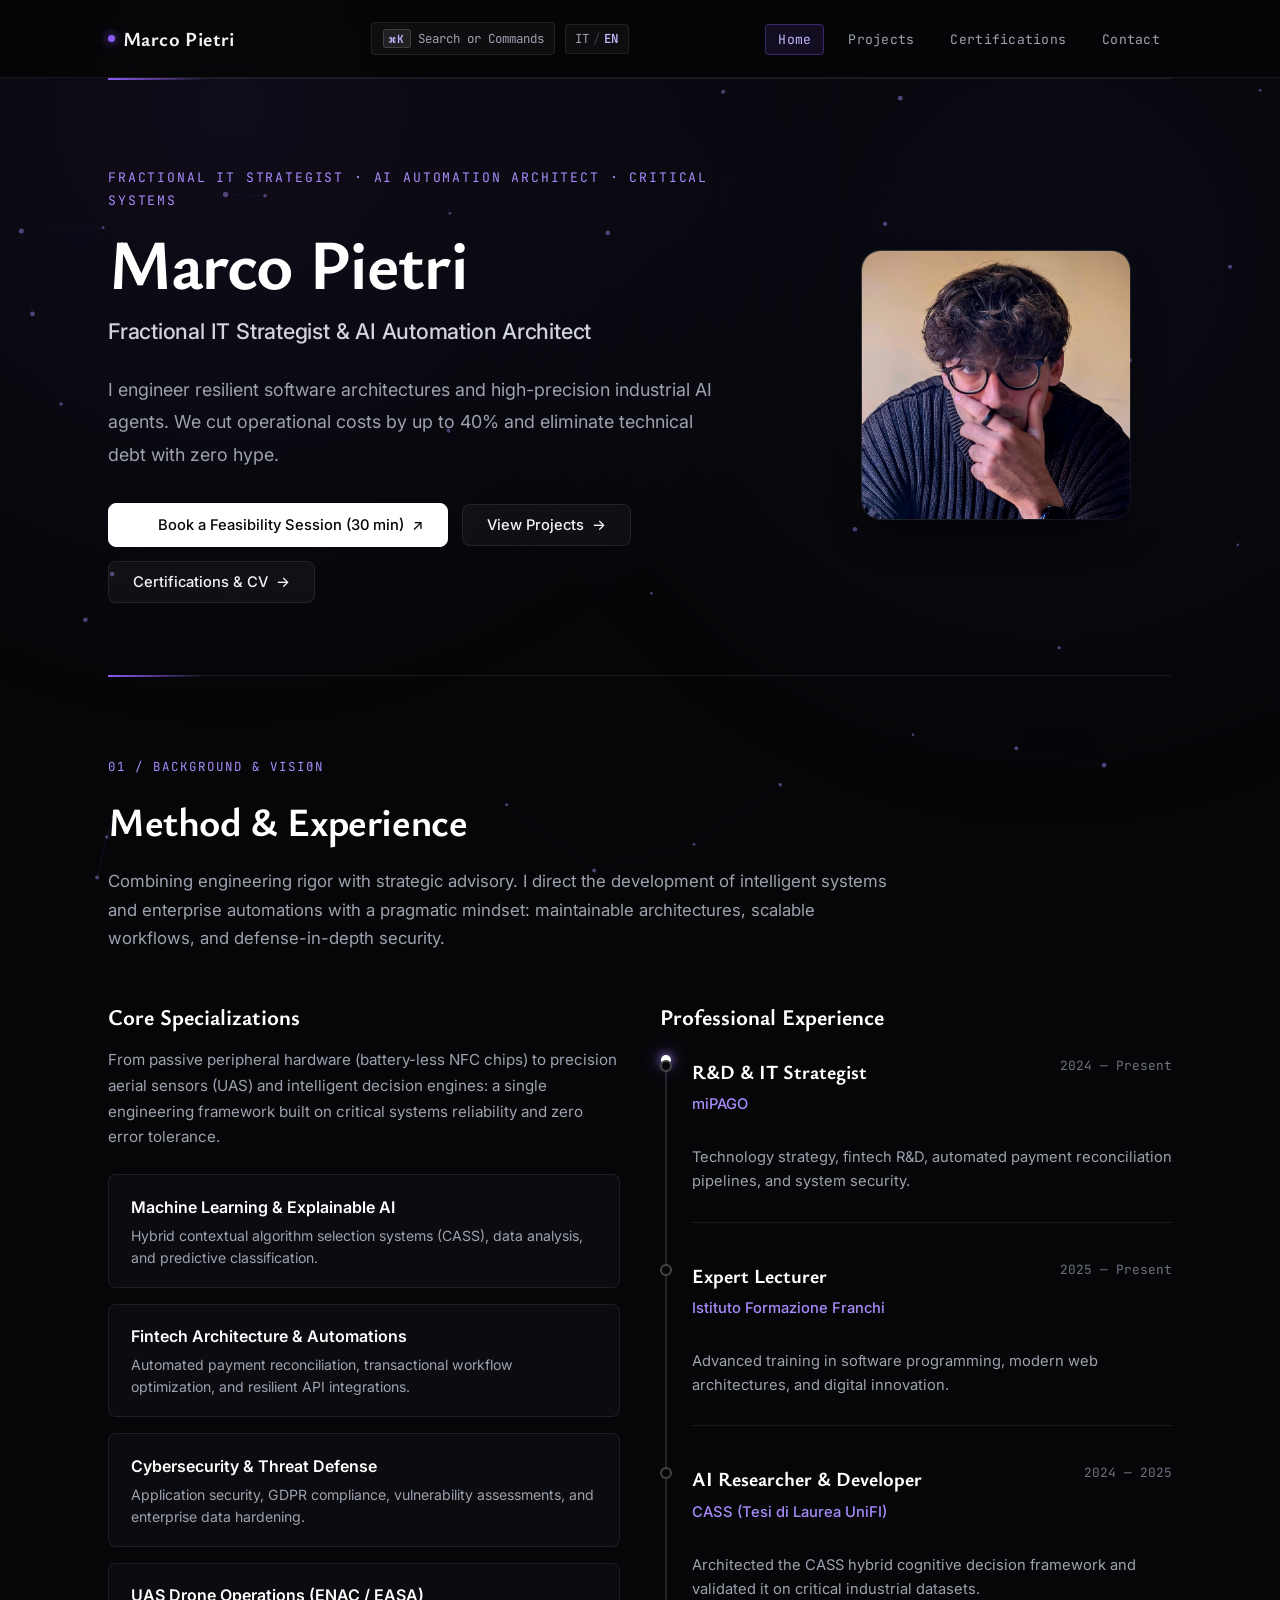
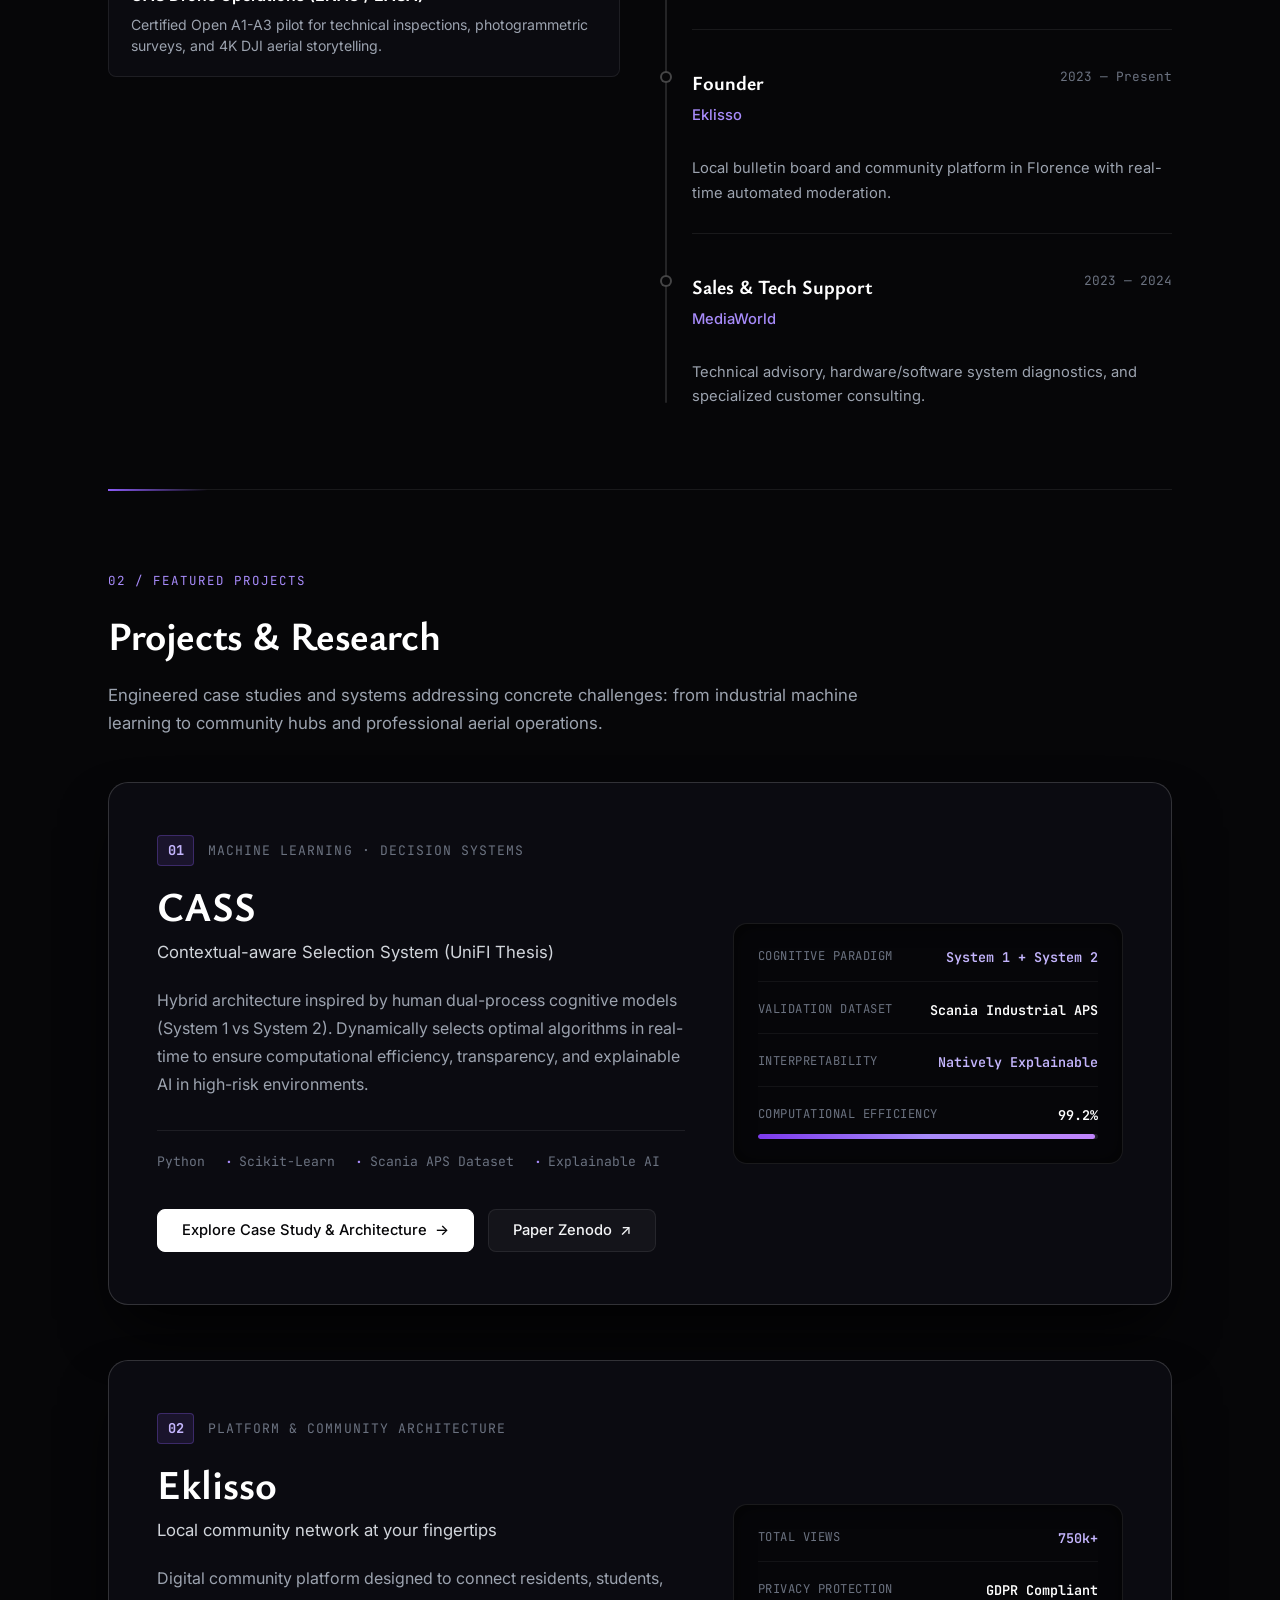
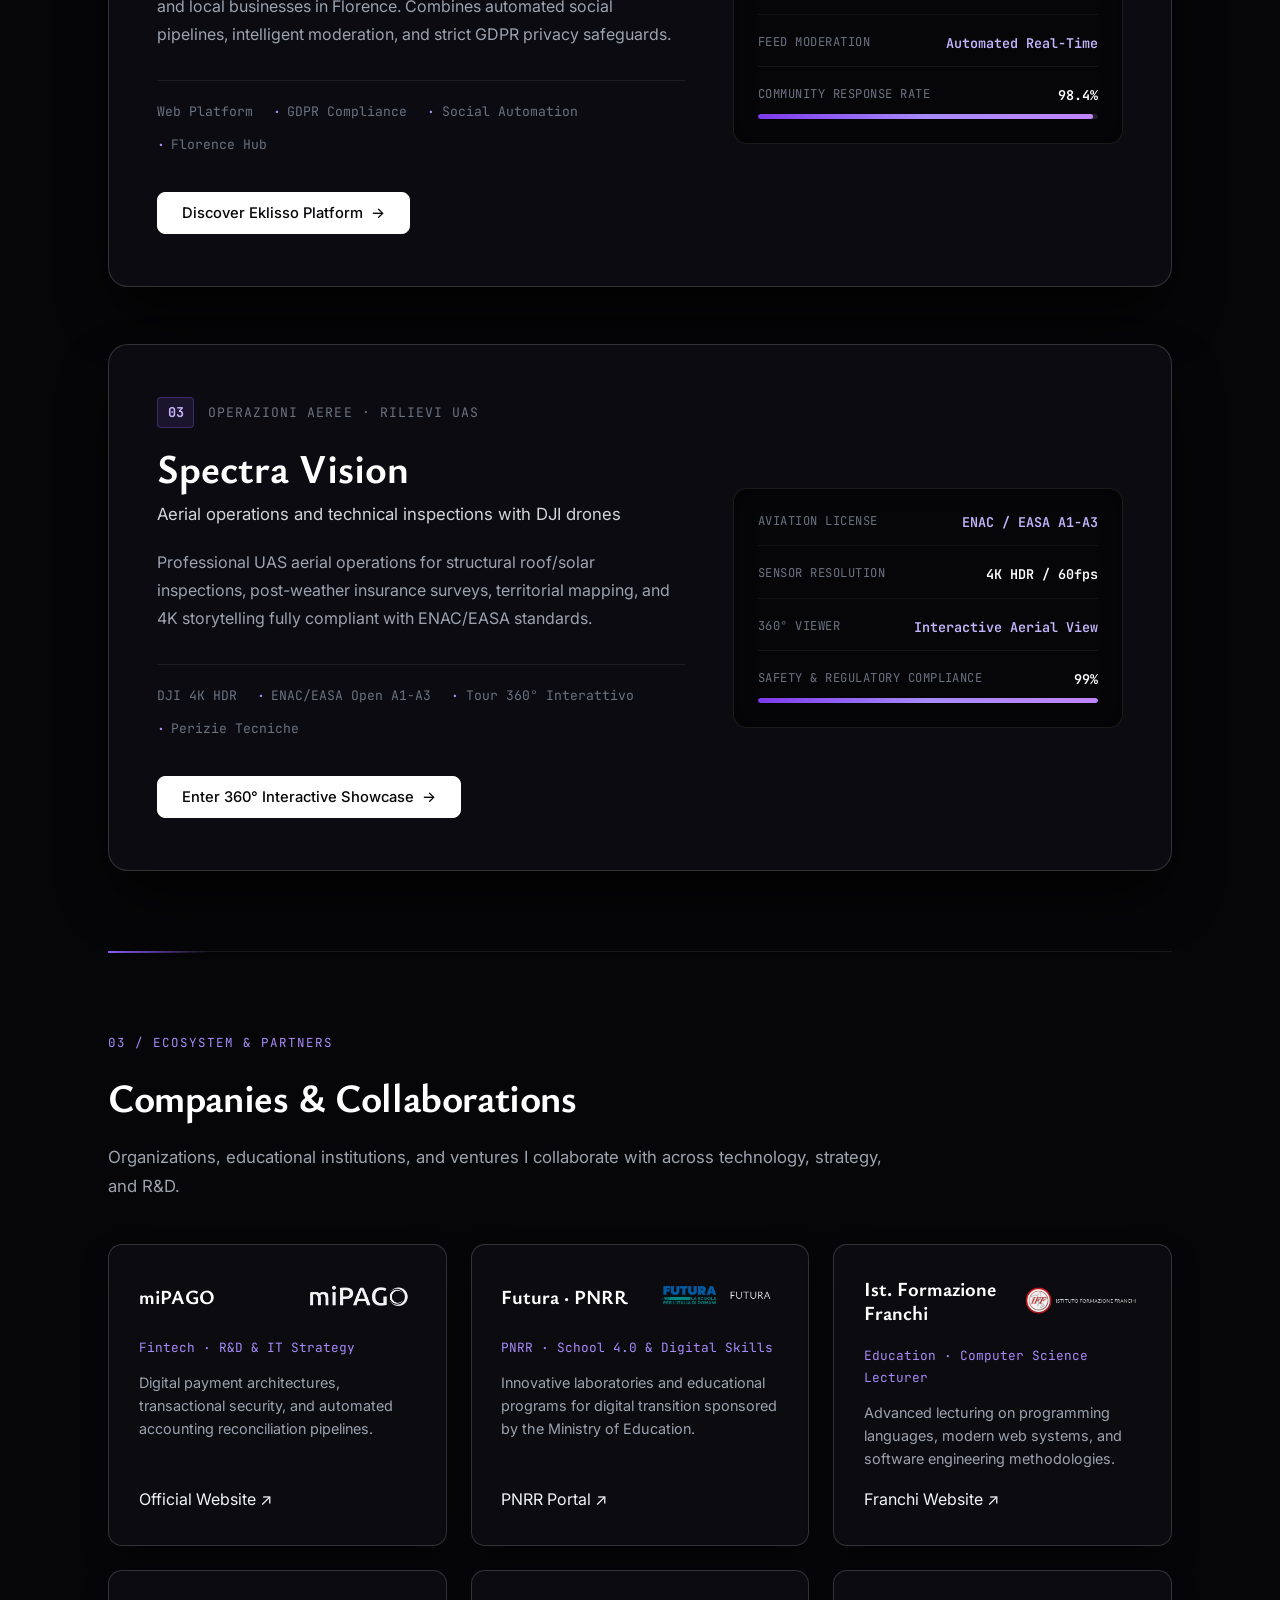
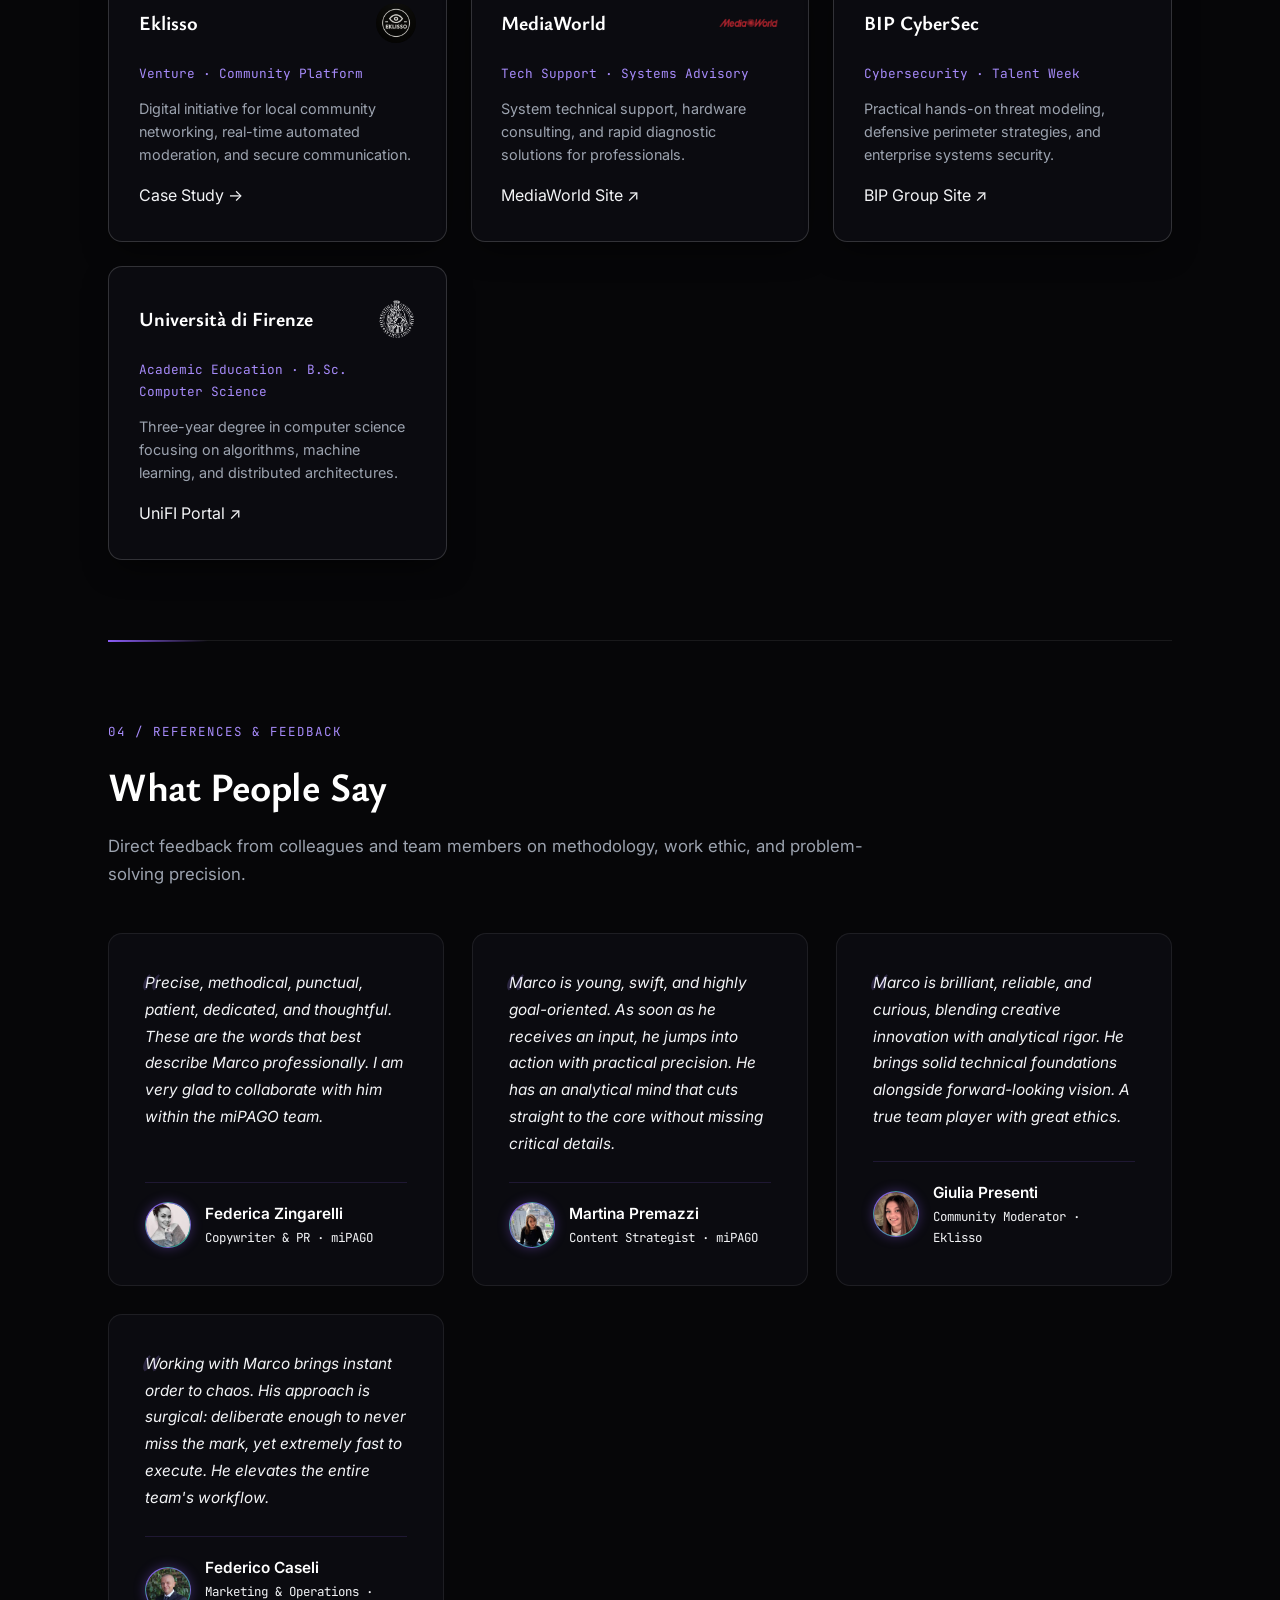
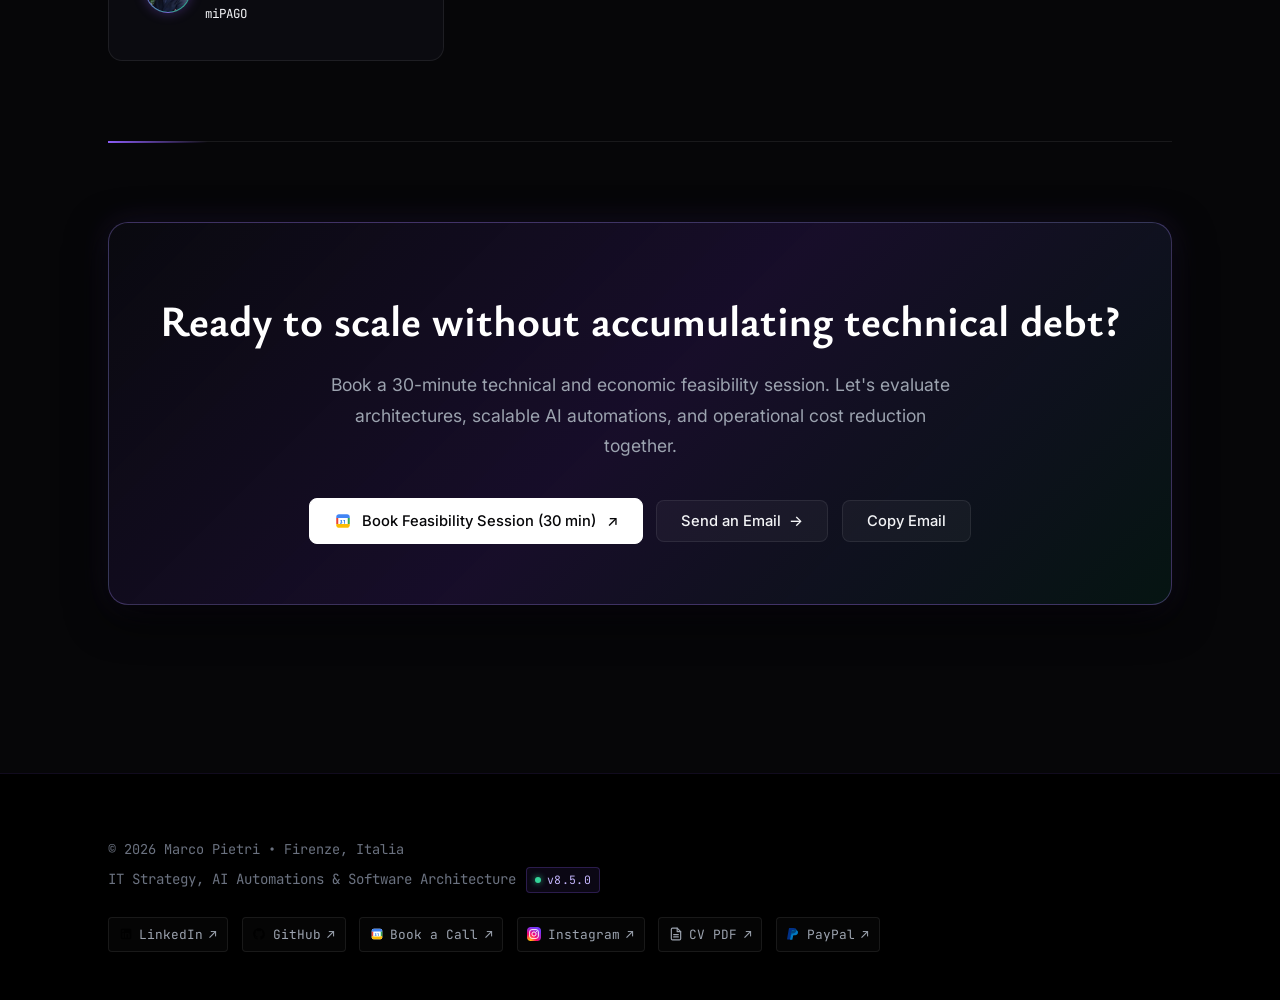
==== commit 92a68a5d: "v8.5.0 | Rilascio v8.5.0: posizionamento Critical Systems, diagramma architetturale CASS e calibrazi" ====
--- a/index.html
+++ b/index.html
@@ -42,7 +42,7 @@
   <link href="https://fonts.googleapis.com/css2?family=Inter:wght@300;400;500;600;700&family=JetBrains+Mono:wght@400;500;600&family=Ysabeau+Office:ital,wght@0,400..900;1,400..900&display=swap" rel="stylesheet">
 
   <!-- Shared Stylesheet (Bespoke Editorial Edition) -->
-  <link rel="stylesheet" href="/assets/css/style.css?v=8.4.0">
+  <link rel="stylesheet" href="/assets/css/style.css?v=8.5.0">
 
   <!-- Schema.org Knowledge Graph / Entity Spine (GEO & Semantic Disambiguation) -->
   <script type="application/ld+json">
@@ -54,8 +54,8 @@
         "@id": "https://marcopietri.com/#website",
         "url": "https://marcopietri.com/",
         "name": "Marco Pietri — Official Website",
-        "version": "8.4.0",
-        "dateModified": "2026-10-06T09:58:00+02:00",
+        "version": "8.5.0",
+        "dateModified": "2026-10-07T15:10:00+02:00",
         "publisher": {
           "@id": "https://marcopietri.com/#person"
         },
@@ -66,8 +66,8 @@
         "@id": "https://marcopietri.com/#webpage",
         "url": "https://marcopietri.com/",
         "name": "Marco Pietri — IT Strategist & AI Automation Engineer",
-        "version": "8.4.0",
-        "dateModified": "2026-10-06T09:58:00+02:00",
+        "version": "8.5.0",
+        "dateModified": "2026-10-07T15:10:00+02:00",
         "isPartOf": {
           "@id": "https://marcopietri.com/#website"
         },
@@ -270,25 +270,27 @@
     <section class="hero-section" id="hero" aria-label="Introduzione e Visione">
       <div class="hero-grid">
         <div class="hero-content">
-          <span class="hero-eyebrow" data-i18n="hero_eyebrow">IT Strategy · AI Automations · Intelligent Systems</span>
+          <span class="hero-eyebrow" data-i18n="hero_eyebrow">Fractional IT Strategist · AI Automation Architect · Critical Systems</span>
           <h1 class="hero-title" id="hero-title">Marco Pietri</h1>
-          <p class="hero-subtitle" data-i18n="hero_subtitle">IT Strategist &amp; AI Automation Engineer</p>
+          <p class="hero-subtitle" data-i18n="hero_subtitle">Fractional IT Strategist &amp; AI Automation Architect</p>
 
           <p class="hero-lead-text" data-i18n="hero_lead">
-            Progetto architetture software, automazioni avanzate e sistemi intelligenti basati su intelligenza artificiale per efficientare processi complessi. Focalizzato su affidabilità computazionale, sicurezza strutturale e impatto strategico misurabile.
+            Progetto architetture resilienti e agenti AI industriali ad alta precisione. Riduciamo fino al 40% i costi operativi e abbattiamo il debito tecnico con zero concessioni all'hype.
           </p>
 
           <div class="btn-group">
-            <a href="#projects" class="btn btn-primary">
+            <a href="https://calendar.app.google/gKhe4f7WKE7wmt4r5" target="_blank" rel="noopener" class="btn btn-primary" aria-label="Prenota una Sessione di Fattibilità (30 min)">
+              <img src="/assets/images/logos/google-calendar.svg" alt="" aria-hidden="true" style="width: 17px; height: 17px; filter: brightness(0) invert(1);">
+              <span data-i18n="hero_btn_feasibility">Prenota una Sessione di Fattibilità (30 min)</span>
+              <span>&nearr;</span>
+            </a>
+            <a href="#projects" class="btn btn-secondary">
               <span data-i18n="hero_btn_projects">Vedi i Progetti</span>
               <span>&rarr;</span>
             </a>
             <a href="/certificazioni/" class="btn btn-secondary">
               <span data-i18n="hero_btn_cert">Certificazioni &amp; CV</span>
               <span>&rarr;</span>
-            </a>
-            <a href="#contact" class="btn btn-secondary">
-              <span data-i18n="hero_btn_contact">Contattami</span>
             </a>
           </div>
         </div>
@@ -324,7 +326,7 @@
             Aree di Specializzazione
           </h3>
           <p style="color: var(--text-muted); font-size: 0.95rem; line-height: 1.7;" data-i18n="sec_01_spec_desc">
-            Traduco la complessità analitica in strumenti software immediati e resilienti. Quando non sono davanti a un terminale a ottimizzare un flusso, mi trovi a pilotare droni in operazioni tecniche autorizzate o a sperimentare su nuovi paradigmi algoritmici.
+            Dall'hardware periferico passivo (chip NFC senza batteria) ai sensori aerei di precisione (UAS) fino agli engine decisionali intelligenti: una sola matrice ingegneristica fondata sull'affidabilità dei sistemi critici e la tolleranza zero all'errore.
           </p>
 
           <div class="competence-list">
@@ -769,14 +771,14 @@
     <!-- Contact Section -->
     <section id="contact" aria-label="Contatti e Collaborazioni">
       <div class="cta-banner">
-        <h2 data-i18n="contact_title">Vuoi discutere un progetto o una consulenza?</h2>
+        <h2 data-i18n="contact_title">Pronto a scalare senza accumulare debito tecnico?</h2>
         <p data-i18n="contact_desc">
-          Disponibile per collaborazioni software, implementazioni di Machine Learning, ottimizzazione processi e missioni autorizzate con droni.
+          Prenota una sessione di fattibilità tecnica ed economica di 30 minuti. Valutiamo insieme architetture, automazioni AI scalabili e riduzione dei costi operativi.
         </p>
         <div class="btn-group" style="justify-content: center; flex-wrap: wrap;">
-          <a href="https://calendar.app.google/gKhe4f7WKE7wmt4r5" target="_blank" rel="noopener" class="btn btn-primary btn-calendar" aria-label="Prenota una Call con Google Calendar">
+          <a href="https://calendar.app.google/gKhe4f7WKE7wmt4r5" target="_blank" rel="noopener" class="btn btn-primary btn-calendar" aria-label="Prenota una Sessione di Fattibilità con Google Calendar">
             <img src="/assets/images/logos/google-calendar.svg" alt="" aria-hidden="true">
-            <span data-i18n="contact_btn_calendar">Fissa una Call 1:1</span>
+            <span data-i18n="contact_btn_calendar">Prenota Sessione di Fattibilità (30 min)</span>
             <span>&nearr;</span>
           </a>
           <a href="mailto:mpietri82@gmail.com" class="btn btn-secondary">
@@ -798,7 +800,7 @@
         <p>&copy; 2026 Marco Pietri &bull; Firenze, Italia</p>
         <p class="footer-sub-line">
           <span data-i18n="footer_sub">IT Strategy, AI Automations &amp; Software Architecture</span>
-          <span class="footer-version-tag" title="Versione Corrente Build (Clicca per Easter Egg)"><span class="footer-version-dot"></span>v8.4.0</span>
+          <span class="footer-version-tag" title="Versione Corrente Build (Clicca per Easter Egg)"><span class="footer-version-dot"></span>v8.5.0</span>
         </p>
       </div>
       <div class="footer-social-bar">
@@ -831,6 +833,6 @@
   </footer>
 
   <!-- Native JavaScript -->
-  <script src="/assets/js/main.js?v=8.4.0"></script>
+  <script src="/assets/js/main.js?v=8.5.0"></script>
 </body>
 </html>
--- a/assets/css/style.css
+++ b/assets/css/style.css
@@ -3886,4 +3886,130 @@
   transform: translateY(-1px);
 }
 
-
+/* ==========================================================================
+   v8.5.0 Additions: CASS Dual-System Architectural Diagram
+   ========================================================================== */
+/* CASS Dual-System Architectural Diagram */
+.cass-arch-diagram {
+  margin: 2.5rem 0;
+  padding: 1.75rem;
+  background: var(--bg-card);
+  border: 1px solid var(--border-medium);
+  border-radius: var(--radius-md);
+  box-shadow: 0 16px 36px -12px rgba(0, 0, 0, 0.7);
+  backdrop-filter: blur(12px);
+}
+
+.cass-arch-header {
+  display: flex;
+  justify-content: space-between;
+  align-items: center;
+  margin-bottom: 1.5rem;
+  padding-bottom: 1rem;
+  border-bottom: 1px solid var(--border-subtle);
+  flex-wrap: wrap;
+  gap: 0.75rem;
+}
+
+.cass-arch-header-title {
+  font-family: var(--font-mono);
+  font-size: 0.85rem;
+  color: var(--accent-violet-glow);
+  text-transform: uppercase;
+  letter-spacing: 0.08em;
+  display: flex;
+  align-items: center;
+  gap: 0.5rem;
+}
+
+.cass-arch-badge {
+  font-family: var(--font-mono);
+  font-size: 0.74rem;
+  padding: 0.22rem 0.65rem;
+  background: rgba(16, 185, 129, 0.12);
+  border: 1px solid rgba(16, 185, 129, 0.32);
+  color: #34d399;
+  border-radius: var(--radius-xs);
+  letter-spacing: 0.03em;
+}
+
+.cass-arch-grid {
+  display: grid;
+  grid-template-columns: repeat(auto-fit, minmax(230px, 1fr));
+  gap: 1.25rem;
+  position: relative;
+}
+
+.cass-arch-node {
+  background: var(--bg-surface-elevated);
+  border: 1px solid var(--border-subtle);
+  border-radius: var(--radius-sm);
+  padding: 1.25rem;
+  display: flex;
+  flex-direction: column;
+  transition: transform var(--transition-fast), border-color var(--transition-fast);
+}
+
+.cass-arch-node:hover {
+  border-color: var(--border-accent);
+  transform: translateY(-2px);
+}
+
+.cass-arch-node-tag {
+  font-family: var(--font-mono);
+  font-size: 0.7rem;
+  text-transform: uppercase;
+  letter-spacing: 0.06em;
+  margin-bottom: 0.45rem;
+  font-weight: 600;
+}
+
+.tag-system1 {
+  color: #38bdf8;
+}
+
+.tag-meta {
+  color: #f59e0b;
+}
+
+.tag-system2 {
+  color: #a78bfa;
+}
+
+.tag-dispatch {
+  color: #34d399;
+}
+
+.cass-arch-node-title {
+  font-size: 1rem;
+  font-weight: 600;
+  color: #ffffff;
+  margin-bottom: 0.45rem;
+  font-family: var(--font-sans);
+}
+
+.cass-arch-node-desc {
+  font-size: 0.81rem;
+  color: var(--text-muted);
+  line-height: 1.6;
+  margin-bottom: 0.9rem;
+  flex-grow: 1;
+}
+
+.cass-arch-node-kpi {
+  display: flex;
+  justify-content: space-between;
+  font-family: var(--font-mono);
+  font-size: 0.74rem;
+  padding-top: 0.55rem;
+  border-top: 1px dashed rgba(255, 255, 255, 0.08);
+  color: var(--text-dim);
+}
+
+.cass-arch-node-kpi span:last-child {
+  color: #ffffff;
+  font-weight: 600;
+}
+
+
+
